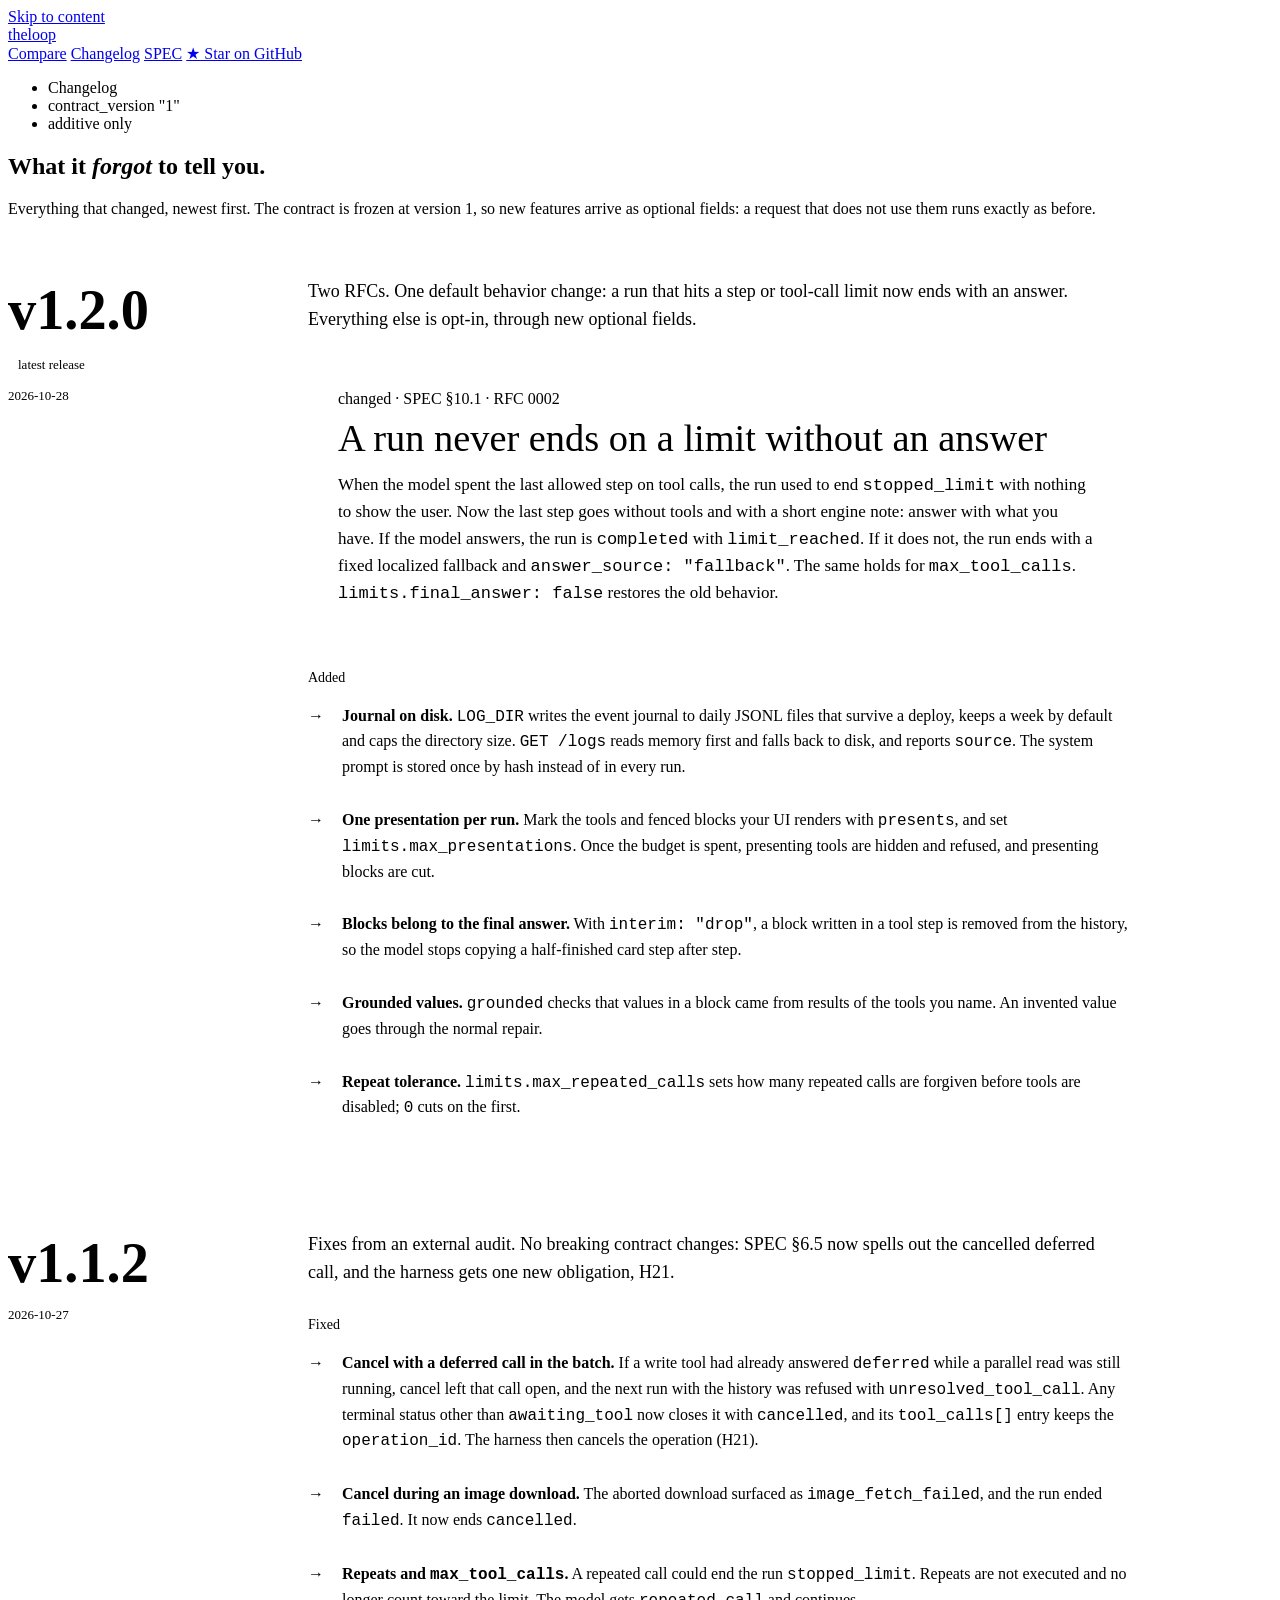
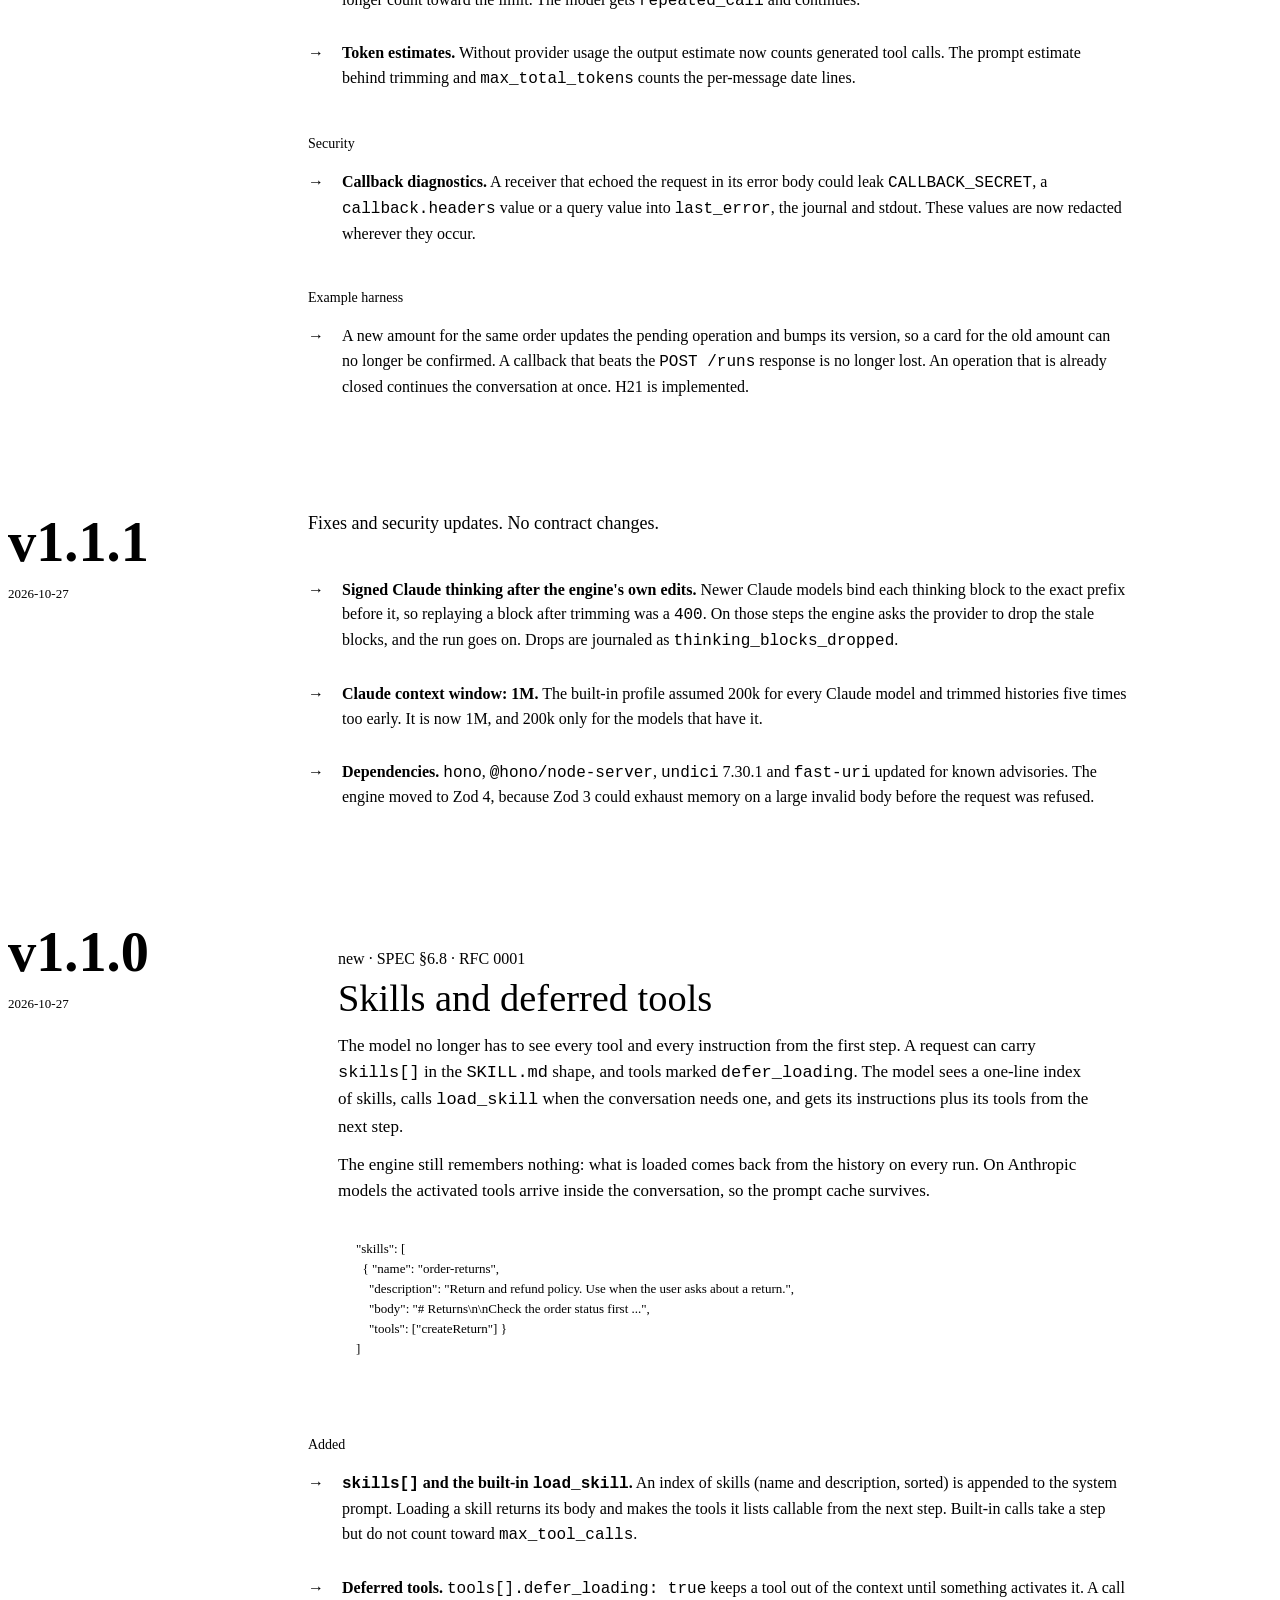
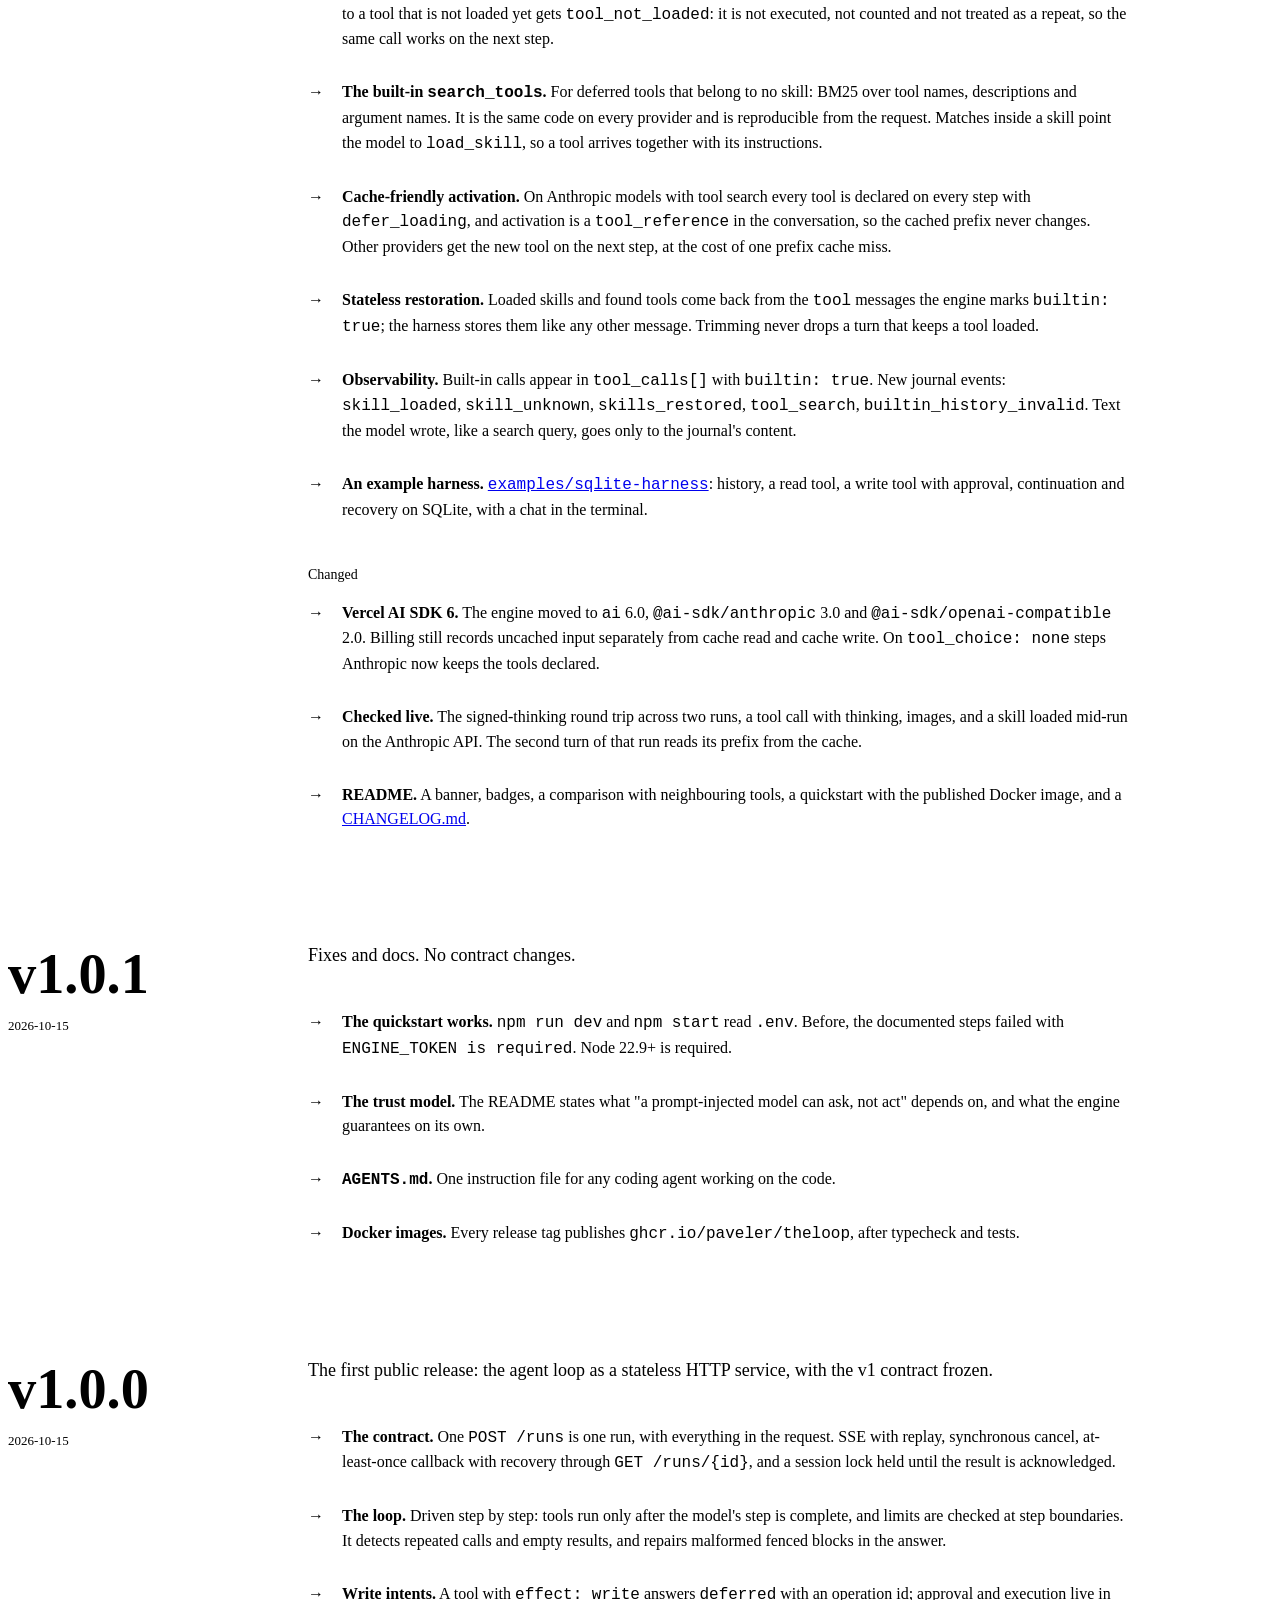
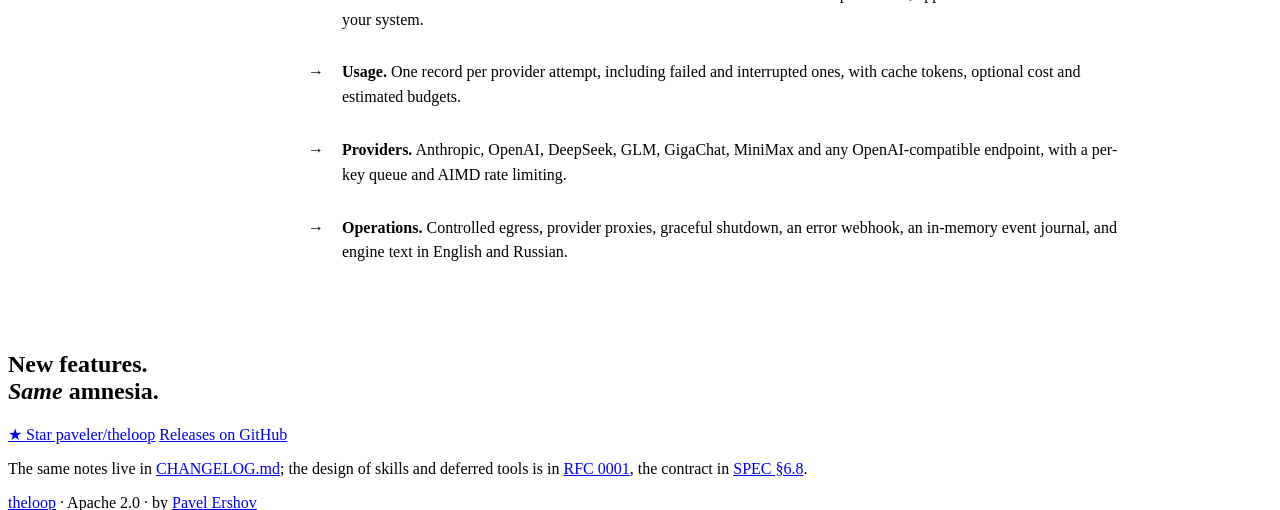
==== site/changelog/index.html @ 962fb87d "Чейнджлог v1.2.0: ответ на лимитах, журнал на диске, инварианты показа Co-Authored-By: Claude Opus 5" ====
<!doctype html>
<html lang="en">
<head>
<meta charset="utf-8">
<meta name="viewport" content="width=device-width, initial-scale=1">
<title>theloop changelog — v1.2.0: answers on limits, disk journal, presentation invariants</title>
<meta name="description" content="What changed in theloop, release by release: skills and deferred tools with load_skill and search_tools, Vercel AI SDK 6, the example harness, and the v1.0 contract.">
<link rel="canonical" href="https://theloopengine.com/changelog/">
<meta name="robots" content="index, follow, max-snippet:-1, max-image-preview:large">
<meta name="author" content="Pavel Ershov">
<meta name="theme-color" content="#f4f0e6">
<meta name="color-scheme" content="light">

<meta property="og:type" content="article">
<meta property="og:site_name" content="theloop">
<meta property="og:url" content="https://theloopengine.com/changelog/">
<meta property="og:title" content="theloop changelog">
<meta property="og:description" content="Skills and deferred tools, Vercel AI SDK 6, and every release since v1.0.">
<meta property="og:image" content="https://theloopengine.com/og.png">
<meta property="og:image:width" content="1200">
<meta property="og:image:height" content="630">
<meta name="twitter:card" content="summary_large_image">
<meta name="twitter:title" content="theloop changelog">
<meta name="twitter:description" content="Skills and deferred tools, Vercel AI SDK 6, and every release since v1.0.">
<meta name="twitter:image" content="https://theloopengine.com/og.png">

<link rel="icon" href="/favicon.ico" sizes="48x48">
<link rel="icon" href="/favicon.svg" type="image/svg+xml">
<link rel="apple-touch-icon" href="/apple-touch-icon.png">
<link rel="preload" href="/fonts/instrument-serif-400.woff2" as="font" type="font/woff2" crossorigin>
<link rel="preload" href="/fonts/instrument-serif-400-italic.woff2" as="font" type="font/woff2" crossorigin>
<link rel="preload" href="/fonts/ibm-plex-sans-var.woff2" as="font" type="font/woff2" crossorigin>
<link rel="stylesheet" href="/vs/vs.css">
<style>
  /* changelog entries: version rail on the left, notes on the right */
  .release{display:grid;grid-template-columns:260px 1fr;gap:40px;border-top:1px solid var(--ink);padding:44px 0 52px}
  .release:last-of-type{border-bottom:1px solid var(--ink)}
  .rail{display:flex;flex-direction:column;gap:12px;align-items:flex-start}
  .rail h2{font-size:clamp(40px,4.4vw,60px);margin:0}
  .rail time,.rail .tag{font-family:var(--mono);font-size:13px;color:var(--meta)}
  .rail .tag{border:1px solid var(--accent);color:var(--accent);border-radius:999px;padding:3px 10px;text-decoration:none}
  .rail a.tag:hover{background:var(--accent);color:#fff}
  .notes{max-width:820px;min-width:0}
  .notes > p{margin:0 0 26px;font-size:18px;line-height:1.55;color:var(--body2);text-wrap:pretty}
  .notes h3{font-family:var(--mono);font-weight:500;font-size:14px;margin:30px 0 4px;color:var(--ink)}
  .notes h3:first-child{margin-top:0}
  .notes ul{margin:0;padding:0;list-style:none}
  .notes li{display:grid;grid-template-columns:28px 1fr;gap:6px;padding:14px 0;border-top:1px solid var(--hair);font-size:16px;line-height:1.55;color:var(--body2)}
  .notes li::before{content:"→";color:var(--accent)}
  .notes li strong{color:var(--ink);font-weight:600}
  .notes code{white-space:normal}
  .featured{background:var(--ink);color:var(--paper);border-radius:14px;padding:30px 30px 32px;margin:0 0 30px;box-shadow:8px 8px 0 var(--accent)}
  .featured .who{color:var(--accent-dark)}
  .featured h3{font-family:var(--serif);font-weight:400;font-size:clamp(30px,3vw,40px);line-height:1.05;margin:10px 0 14px;color:var(--paper)}
  .featured p{margin:0;font-size:17px;line-height:1.55;color:var(--paper);text-wrap:pretty}
  .featured p + p{margin-top:12px}
  .featured code{background:var(--ink-line);color:var(--paper)}
  .featured a{color:var(--paper)}
  pre.req{margin:18px 0 0;background:var(--ink-line);border-radius:10px;padding:16px 18px;overflow-x:auto;font-family:var(--mono);font-size:13px;line-height:1.55;color:var(--paper)}
  pre.req .k{color:var(--accent-dark)}
  @media (max-width:860px){
    .release{grid-template-columns:1fr;gap:20px;padding:36px 0 40px}
    .rail{flex-direction:row;flex-wrap:wrap;align-items:baseline;gap:14px}
  }
  @media (max-width:640px){
    .featured{padding:24px 22px 26px}
  }
</style>

<script type="application/ld+json">
{
  "@context": "https://schema.org",
  "@graph": [
    {
      "@type": "WebPage",
      "@id": "https://theloopengine.com/changelog/#webpage",
      "url": "https://theloopengine.com/changelog/",
      "name": "theloop changelog",
      "description": "What changed in theloop, release by release: skills and deferred tools with load_skill and search_tools, Vercel AI SDK 6, the example harness, and the v1.0 contract.",
      "inLanguage": "en",
      "isPartOf": {
        "@id": "https://theloopengine.com/#website"
      },
      "about": {
        "@id": "https://theloopengine.com/#software"
      },
      "datePublished": "2026-10-27",
      "dateModified": "2026-10-27"
    },
    {
      "@type": "BreadcrumbList",
      "itemListElement": [
        {
          "@type": "ListItem",
          "position": 1,
          "name": "theloop",
          "item": "https://theloopengine.com/"
        },
        {
          "@type": "ListItem",
          "position": 2,
          "name": "Changelog",
          "item": "https://theloopengine.com/changelog/"
        }
      ]
    }
  ]
}
</script>
</head>
<body>
<a class="skip" href="#main">Skip to content</a>

<header class="site-header">
  <div class="wrap">
    <a href="/" class="logo" aria-label="theloop home">
      <span class="ring" aria-hidden="true"></span>
      <span class="wordmark">theloop</span>
    </a>
    <nav class="nav" aria-label="Primary">
      <a href="/vs/">Compare</a>
      <a href="/changelog/" aria-current="page">Changelog</a>
      <a class="opt" href="https://github.com/paveler/theloop/blob/main/SPEC.md">SPEC</a>
      <a class="pill" href="https://github.com/paveler/theloop">★ Star on GitHub</a>
    </nav>
  </div>
</header>

<main id="main">

<section class="wrap hero" aria-labelledby="hero-title">
  <ul class="badges" aria-label="Page facts">
    <li>Changelog</li>
    <li>contract_version "1"</li>
    <li>additive only</li>
  </ul>
  <h1 id="hero-title">What it <em>forgot</em> to tell you.</h1>
  <p class="lead">Everything that changed, newest first. The contract is frozen at version 1, so new features arrive as optional fields: a request that does not use them runs exactly as before.</p>
</section>

<section class="wrap" aria-label="Releases">

  <article class="release" id="v1.2.0" aria-labelledby="v120-title">
    <div class="rail">
      <h2 id="v120-title">v1.2.0</h2>
      <a class="tag" href="https://github.com/paveler/theloop/releases/tag/v1.2.0">latest release</a>
      <time datetime="2026-10-28">2026-10-28</time>
    </div>
    <div class="notes">
      <p>Two RFCs. One default behavior change: a run that hits a step or tool-call limit now ends with an answer. Everything else is opt-in, through new optional fields.</p>
      <div class="featured">
        <span class="who">changed · SPEC §10.1 · RFC 0002</span>
        <h3>A run never ends on a limit without an answer</h3>
        <p>When the model spent the last allowed step on tool calls, the run used to end <code>stopped_limit</code> with nothing to show the user. Now the last step goes without tools and with a short engine note: answer with what you have. If the model answers, the run is <code>completed</code> with <code>limit_reached</code>. If it does not, the run ends with a fixed localized fallback and <code>answer_source: "fallback"</code>. The same holds for <code>max_tool_calls</code>. <code>limits.final_answer: false</code> restores the old behavior.</p>
      </div>
      <h3>Added</h3>
      <ul>
        <li><span><strong>Journal on disk.</strong> <code>LOG_DIR</code> writes the event journal to daily JSONL files that survive a deploy, keeps a week by default and caps the directory size. <code>GET /logs</code> reads memory first and falls back to disk, and reports <code>source</code>. The system prompt is stored once by hash instead of in every run.</span></li>
        <li><span><strong>One presentation per run.</strong> Mark the tools and fenced blocks your UI renders with <code>presents</code>, and set <code>limits.max_presentations</code>. Once the budget is spent, presenting tools are hidden and refused, and presenting blocks are cut.</span></li>
        <li><span><strong>Blocks belong to the final answer.</strong> With <code>interim: "drop"</code>, a block written in a tool step is removed from the history, so the model stops copying a half-finished card step after step.</span></li>
        <li><span><strong>Grounded values.</strong> <code>grounded</code> checks that values in a block came from results of the tools you name. An invented value goes through the normal repair.</span></li>
        <li><span><strong>Repeat tolerance.</strong> <code>limits.max_repeated_calls</code> sets how many repeated calls are forgiven before tools are disabled; <code>0</code> cuts on the first.</span></li>
      </ul>
    </div>
  </article>

  <article class="release" id="v1.1.2" aria-labelledby="v112-title">
    <div class="rail">
      <h2 id="v112-title">v1.1.2</h2>
      <time datetime="2026-10-27">2026-10-27</time>
    </div>
    <div class="notes">
      <p>Fixes from an external audit. No breaking contract changes: SPEC §6.5 now spells out the cancelled deferred call, and the harness gets one new obligation, H21.</p>
      <h3>Fixed</h3>
      <ul>
        <li><span><strong>Cancel with a deferred call in the batch.</strong> If a write tool had already answered <code>deferred</code> while a parallel read was still running, cancel left that call open, and the next run with the history was refused with <code>unresolved_tool_call</code>. Any terminal status other than <code>awaiting_tool</code> now closes it with <code>cancelled</code>, and its <code>tool_calls[]</code> entry keeps the <code>operation_id</code>. The harness then cancels the operation (H21).</span></li>
        <li><span><strong>Cancel during an image download.</strong> The aborted download surfaced as <code>image_fetch_failed</code>, and the run ended <code>failed</code>. It now ends <code>cancelled</code>.</span></li>
        <li><span><strong>Repeats and <code>max_tool_calls</code>.</strong> A repeated call could end the run <code>stopped_limit</code>. Repeats are not executed and no longer count toward the limit. The model gets <code>repeated_call</code> and continues.</span></li>
        <li><span><strong>Token estimates.</strong> Without provider usage the output estimate now counts generated tool calls. The prompt estimate behind trimming and <code>max_total_tokens</code> counts the per-message date lines.</span></li>
      </ul>
      <h3>Security</h3>
      <ul>
        <li><span><strong>Callback diagnostics.</strong> A receiver that echoed the request in its error body could leak <code>CALLBACK_SECRET</code>, a <code>callback.headers</code> value or a query value into <code>last_error</code>, the journal and stdout. These values are now redacted wherever they occur.</span></li>
      </ul>
      <h3>Example harness</h3>
      <ul>
        <li><span>A new amount for the same order updates the pending operation and bumps its version, so a card for the old amount can no longer be confirmed. A callback that beats the <code>POST /runs</code> response is no longer lost. An operation that is already closed continues the conversation at once. H21 is implemented.</span></li>
      </ul>
    </div>
  </article>

  <article class="release" id="v1.1.1" aria-labelledby="v111-title">
    <div class="rail">
      <h2 id="v111-title">v1.1.1</h2>
      <time datetime="2026-10-27">2026-10-27</time>
    </div>
    <div class="notes">
      <p>Fixes and security updates. No contract changes.</p>
      <ul>
        <li><span><strong>Signed Claude thinking after the engine's own edits.</strong> Newer Claude models bind each thinking block to the exact prefix before it, so replaying a block after trimming was a <code>400</code>. On those steps the engine asks the provider to drop the stale blocks, and the run goes on. Drops are journaled as <code>thinking_blocks_dropped</code>.</span></li>
        <li><span><strong>Claude context window: 1M.</strong> The built-in profile assumed 200k for every Claude model and trimmed histories five times too early. It is now 1M, and 200k only for the models that have it.</span></li>
        <li><span><strong>Dependencies.</strong> <code>hono</code>, <code>@hono/node-server</code>, <code>undici</code> 7.30.1 and <code>fast-uri</code> updated for known advisories. The engine moved to Zod 4, because Zod 3 could exhaust memory on a large invalid body before the request was refused.</span></li>
      </ul>
    </div>
  </article>

  <article class="release" id="v1.1.0" aria-labelledby="v110-title">
    <div class="rail">
      <h2 id="v110-title">v1.1.0</h2>
      <time datetime="2026-10-27">2026-10-27</time>
    </div>
    <div class="notes">
      <div class="featured">
        <span class="who">new · SPEC §6.8 · RFC 0001</span>
        <h3>Skills and deferred tools</h3>
        <p>The model no longer has to see every tool and every instruction from the first step. A request can carry <code>skills[]</code> in the <code>SKILL.md</code> shape, and tools marked <code>defer_loading</code>. The model sees a one-line index of skills, calls <code>load_skill</code> when the conversation needs one, and gets its instructions plus its tools from the next step.</p>
        <p>The engine still remembers nothing: what is loaded comes back from the history on every run. On Anthropic models the activated tools arrive inside the conversation, so the prompt cache survives.</p>
<pre class="req"><span class="k">"skills"</span>: [
  { <span class="k">"name"</span>: "order-returns",
    <span class="k">"description"</span>: "Return and refund policy. Use when the user asks about a return.",
    <span class="k">"body"</span>: "# Returns\n\nCheck the order status first ...",
    <span class="k">"tools"</span>: ["createReturn"] }
]</pre>
      </div>

      <h3>Added</h3>
      <ul>
        <li><span><strong><code>skills[]</code> and the built-in <code>load_skill</code>.</strong> An index of skills (name and description, sorted) is appended to the system prompt. Loading a skill returns its body and makes the tools it lists callable from the next step. Built-in calls take a step but do not count toward <code>max_tool_calls</code>.</span></li>
        <li><span><strong>Deferred tools.</strong> <code>tools[].defer_loading: true</code> keeps a tool out of the context until something activates it. A call to a tool that is not loaded yet gets <code>tool_not_loaded</code>: it is not executed, not counted and not treated as a repeat, so the same call works on the next step.</span></li>
        <li><span><strong>The built-in <code>search_tools</code>.</strong> For deferred tools that belong to no skill: BM25 over tool names, descriptions and argument names. It is the same code on every provider and is reproducible from the request. Matches inside a skill point the model to <code>load_skill</code>, so a tool arrives together with its instructions.</span></li>
        <li><span><strong>Cache-friendly activation.</strong> On Anthropic models with tool search every tool is declared on every step with <code>defer_loading</code>, and activation is a <code>tool_reference</code> in the conversation, so the cached prefix never changes. Other providers get the new tool on the next step, at the cost of one prefix cache miss.</span></li>
        <li><span><strong>Stateless restoration.</strong> Loaded skills and found tools come back from the <code>tool</code> messages the engine marks <code>builtin: true</code>; the harness stores them like any other message. Trimming never drops a turn that keeps a tool loaded.</span></li>
        <li><span><strong>Observability.</strong> Built-in calls appear in <code>tool_calls[]</code> with <code>builtin: true</code>. New journal events: <code>skill_loaded</code>, <code>skill_unknown</code>, <code>skills_restored</code>, <code>tool_search</code>, <code>builtin_history_invalid</code>. Text the model wrote, like a search query, goes only to the journal's content.</span></li>
        <li><span><strong>An example harness.</strong> <a href="https://github.com/paveler/theloop/tree/main/examples/sqlite-harness"><code>examples/sqlite-harness</code></a>: history, a read tool, a write tool with approval, continuation and recovery on SQLite, with a chat in the terminal.</span></li>
      </ul>

      <h3>Changed</h3>
      <ul>
        <li><span><strong>Vercel AI SDK 6.</strong> The engine moved to <code>ai</code> 6.0, <code>@ai-sdk/anthropic</code> 3.0 and <code>@ai-sdk/openai-compatible</code> 2.0. Billing still records uncached input separately from cache read and cache write. On <code>tool_choice: none</code> steps Anthropic now keeps the tools declared.</span></li>
        <li><span><strong>Checked live.</strong> The signed-thinking round trip across two runs, a tool call with thinking, images, and a skill loaded mid-run on the Anthropic API. The second turn of that run reads its prefix from the cache.</span></li>
        <li><span><strong>README.</strong> A banner, badges, a comparison with neighbouring tools, a quickstart with the published Docker image, and a <a href="https://github.com/paveler/theloop/blob/main/CHANGELOG.md">CHANGELOG.md</a>.</span></li>
      </ul>
    </div>
  </article>

  <article class="release" id="v1.0.1" aria-labelledby="v101-title">
    <div class="rail">
      <h2 id="v101-title">v1.0.1</h2>
      <time datetime="2026-10-15">2026-10-15</time>
    </div>
    <div class="notes">
      <p>Fixes and docs. No contract changes.</p>
      <ul>
        <li><span><strong>The quickstart works.</strong> <code>npm run dev</code> and <code>npm start</code> read <code>.env</code>. Before, the documented steps failed with <code>ENGINE_TOKEN is required</code>. Node 22.9+ is required.</span></li>
        <li><span><strong>The trust model.</strong> The README states what "a prompt-injected model can ask, not act" depends on, and what the engine guarantees on its own.</span></li>
        <li><span><strong><code>AGENTS.md</code>.</strong> One instruction file for any coding agent working on the code.</span></li>
        <li><span><strong>Docker images.</strong> Every release tag publishes <code>ghcr.io/paveler/theloop</code>, after typecheck and tests.</span></li>
      </ul>
    </div>
  </article>

  <article class="release" id="v1.0.0" aria-labelledby="v100-title">
    <div class="rail">
      <h2 id="v100-title">v1.0.0</h2>
      <time datetime="2026-10-15">2026-10-15</time>
    </div>
    <div class="notes">
      <p>The first public release: the agent loop as a stateless HTTP service, with the v1 contract frozen.</p>
      <ul>
        <li><span><strong>The contract.</strong> One <code>POST /runs</code> is one run, with everything in the request. SSE with replay, synchronous cancel, at-least-once callback with recovery through <code>GET /runs/{id}</code>, and a session lock held until the result is acknowledged.</span></li>
        <li><span><strong>The loop.</strong> Driven step by step: tools run only after the model's step is complete, and limits are checked at step boundaries. It detects repeated calls and empty results, and repairs malformed fenced blocks in the answer.</span></li>
        <li><span><strong>Write intents.</strong> A tool with <code>effect: write</code> answers <code>deferred</code> with an operation id; approval and execution live in your system.</span></li>
        <li><span><strong>Usage.</strong> One record per provider attempt, including failed and interrupted ones, with cache tokens, optional cost and estimated budgets.</span></li>
        <li><span><strong>Providers.</strong> Anthropic, OpenAI, DeepSeek, GLM, GigaChat, MiniMax and any OpenAI-compatible endpoint, with a per-key queue and AIMD rate limiting.</span></li>
        <li><span><strong>Operations.</strong> Controlled egress, provider proxies, graceful shutdown, an error webhook, an in-memory event journal, and engine text in English and Russian.</span></li>
      </ul>
    </div>
  </article>

</section>

</main>

<footer class="site-footer">
  <div class="wrap">
    <h2>New features.<br><em>Same</em> amnesia.</h2>
    <div class="ctas">
      <a class="btn btn-accent" href="https://github.com/paveler/theloop">★ Star paveler/theloop</a>
      <a class="btn btn-outline" href="https://github.com/paveler/theloop/releases">Releases on GitHub</a>
    </div>
    <div class="sources">
      <p>The same notes live in <a href="https://github.com/paveler/theloop/blob/main/CHANGELOG.md">CHANGELOG.md</a>; the design of skills and deferred tools is in <a href="https://github.com/paveler/theloop/blob/main/docs/rfcs/0001-skills-and-deferred-tools.md">RFC 0001</a>, the contract in <a href="https://github.com/paveler/theloop/blob/main/SPEC.md">SPEC §6.8</a>.</p>
    </div>
    <div class="meta">
      <p><a href="/">theloop</a> · Apache 2.0 · by <a href="https://github.com/paveler" rel="author">Pavel Ershov</a></p>
      <nav aria-label="Documents">
        <a href="https://github.com/paveler/theloop/blob/main/SPEC.md">SPEC.md</a>
        <a href="https://github.com/paveler/theloop/blob/main/ROADMAP.md">ROADMAP.md</a>
        <a href="/vs/">Compare</a>
        <a href="/llms.txt">llms.txt</a>
      </nav>
    </div>
  </div>
</footer>
</body>
</html>
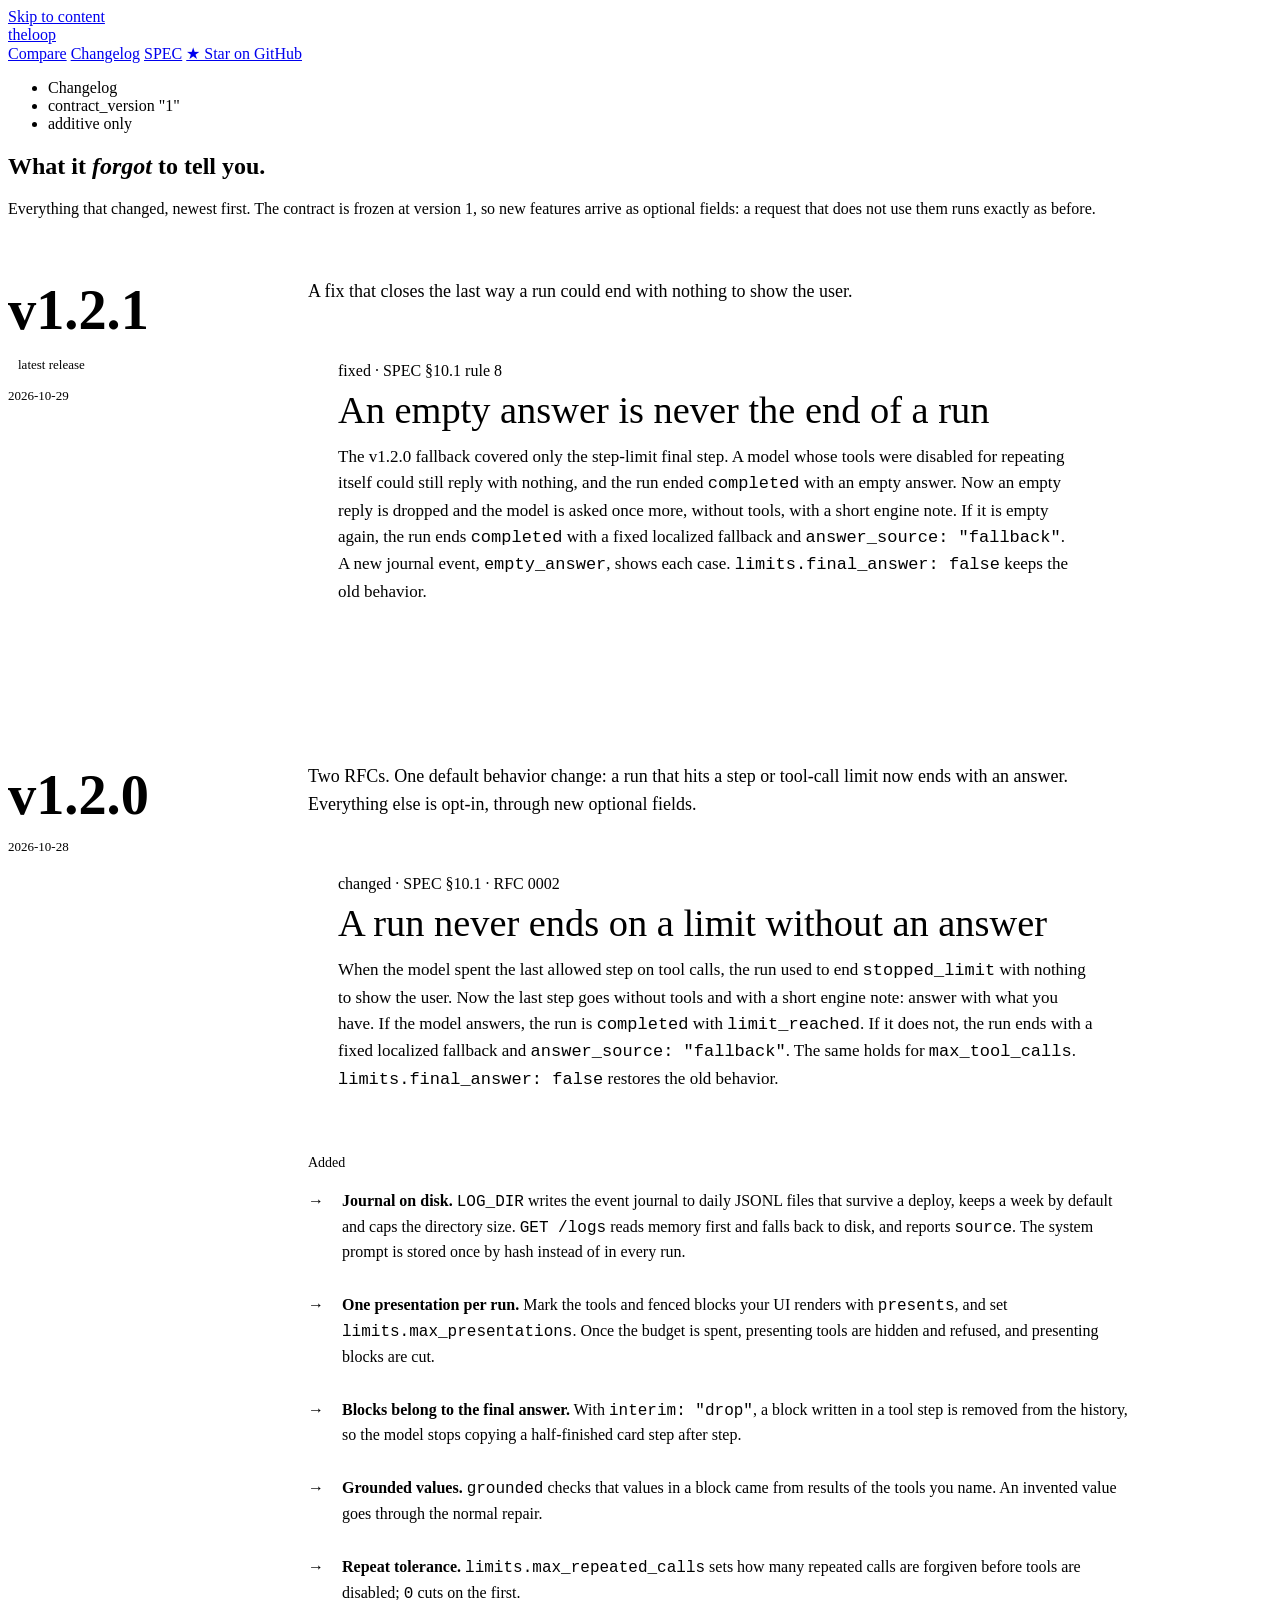
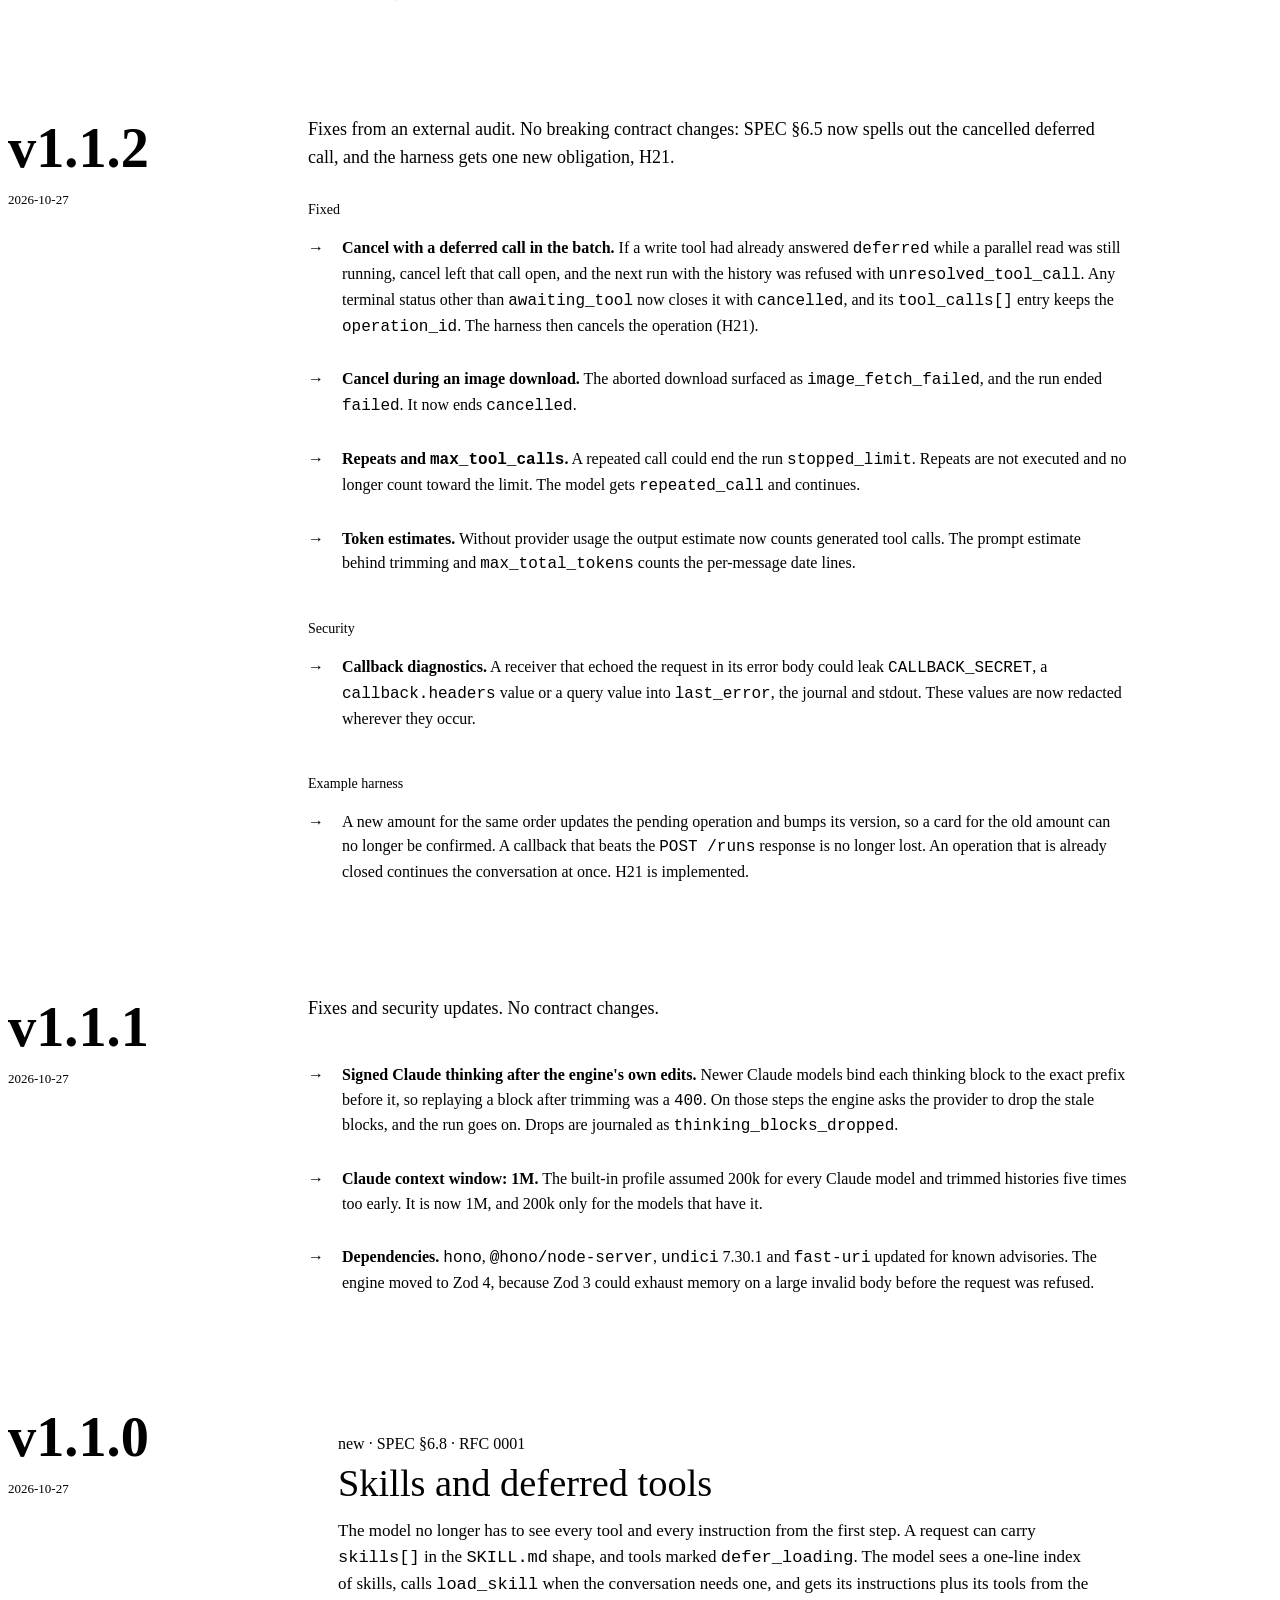
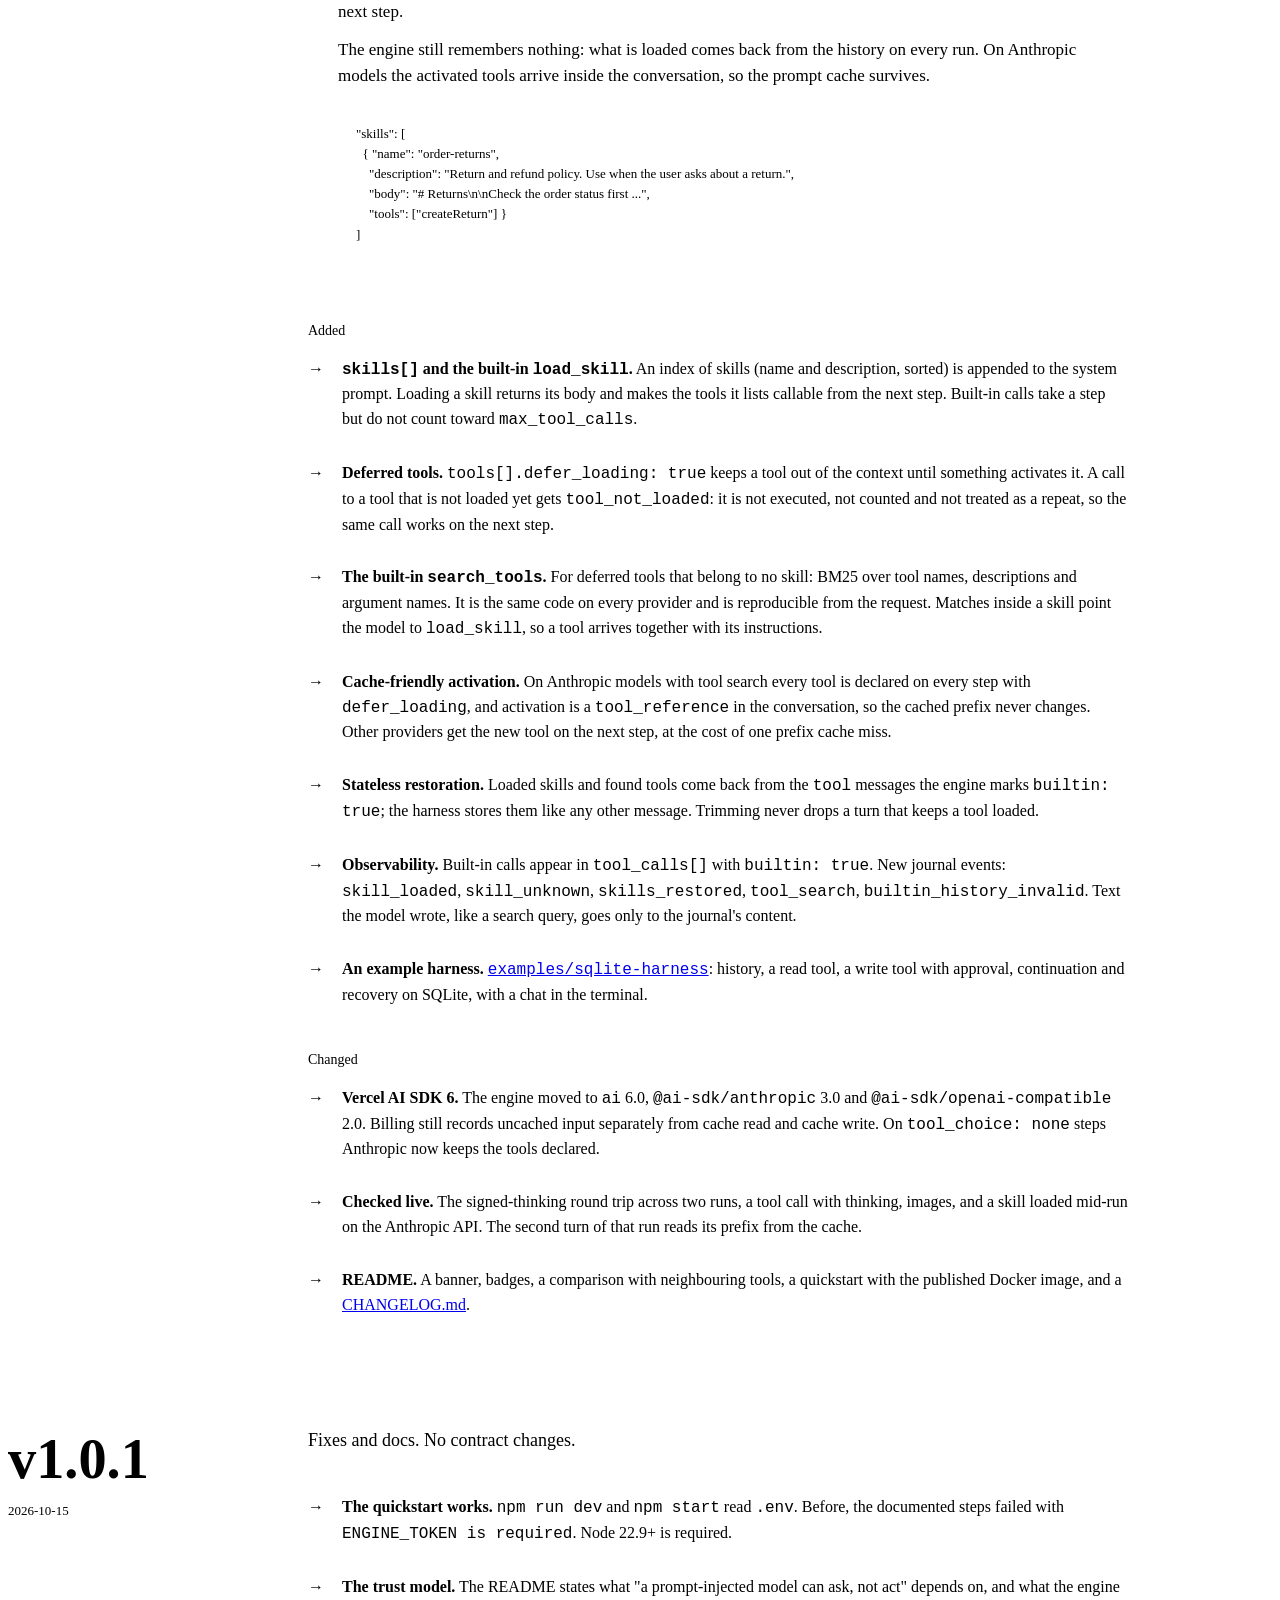
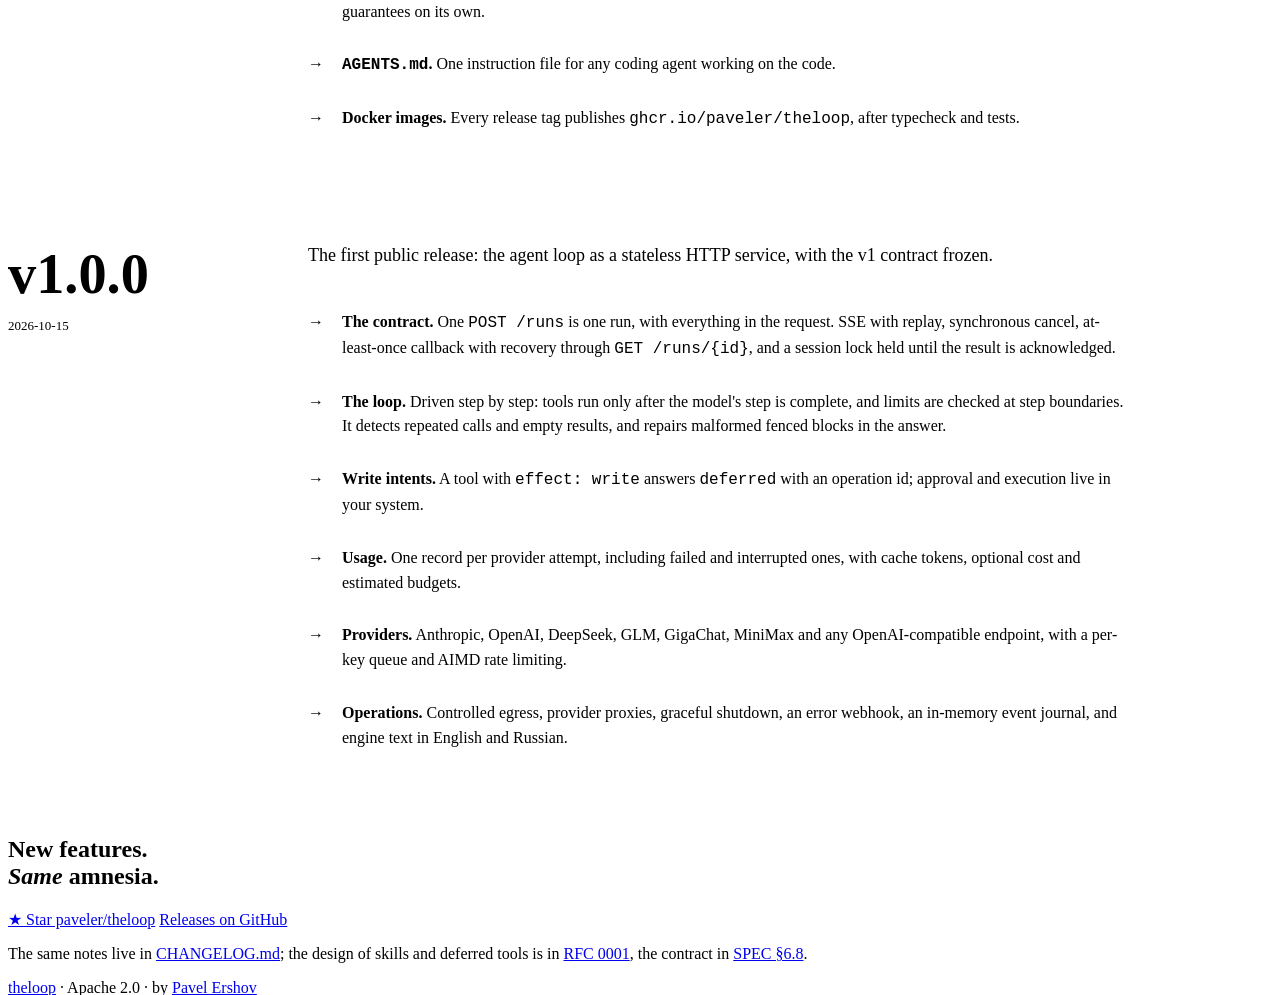
==== commit 3d64817a: "Чейнджлог v1.2.1: пустой ответ больше не завершает run молча Версия в JSON-LD и llms.txt, lastmod в " ====
--- a/site/changelog/index.html
+++ b/site/changelog/index.html
@@ -3,7 +3,7 @@
 <head>
 <meta charset="utf-8">
 <meta name="viewport" content="width=device-width, initial-scale=1">
-<title>theloop changelog — v1.2.0: answers on limits, disk journal, presentation invariants</title>
+<title>theloop changelog — v1.2.1: no silent empty answers</title>
 <meta name="description" content="What changed in theloop, release by release: skills and deferred tools with load_skill and search_tools, Vercel AI SDK 6, the example harness, and the v1.0 contract.">
 <link rel="canonical" href="https://theloopengine.com/changelog/">
 <meta name="robots" content="index, follow, max-snippet:-1, max-image-preview:large">
@@ -140,10 +140,25 @@
 
 <section class="wrap" aria-label="Releases">
 
+  <article class="release" id="v1.2.1" aria-labelledby="v121-title">
+    <div class="rail">
+      <h2 id="v121-title">v1.2.1</h2>
+      <a class="tag" href="https://github.com/paveler/theloop/releases/tag/v1.2.1">latest release</a>
+      <time datetime="2026-10-29">2026-10-29</time>
+    </div>
+    <div class="notes">
+      <p>A fix that closes the last way a run could end with nothing to show the user.</p>
+      <div class="featured">
+        <span class="who">fixed · SPEC §10.1 rule 8</span>
+        <h3>An empty answer is never the end of a run</h3>
+        <p>The v1.2.0 fallback covered only the step-limit final step. A model whose tools were disabled for repeating itself could still reply with nothing, and the run ended <code>completed</code> with an empty answer. Now an empty reply is dropped and the model is asked once more, without tools, with a short engine note. If it is empty again, the run ends <code>completed</code> with a fixed localized fallback and <code>answer_source: "fallback"</code>. A new journal event, <code>empty_answer</code>, shows each case. <code>limits.final_answer: false</code> keeps the old behavior.</p>
+      </div>
+    </div>
+  </article>
+
   <article class="release" id="v1.2.0" aria-labelledby="v120-title">
     <div class="rail">
       <h2 id="v120-title">v1.2.0</h2>
-      <a class="tag" href="https://github.com/paveler/theloop/releases/tag/v1.2.0">latest release</a>
       <time datetime="2026-10-28">2026-10-28</time>
     </div>
     <div class="notes">
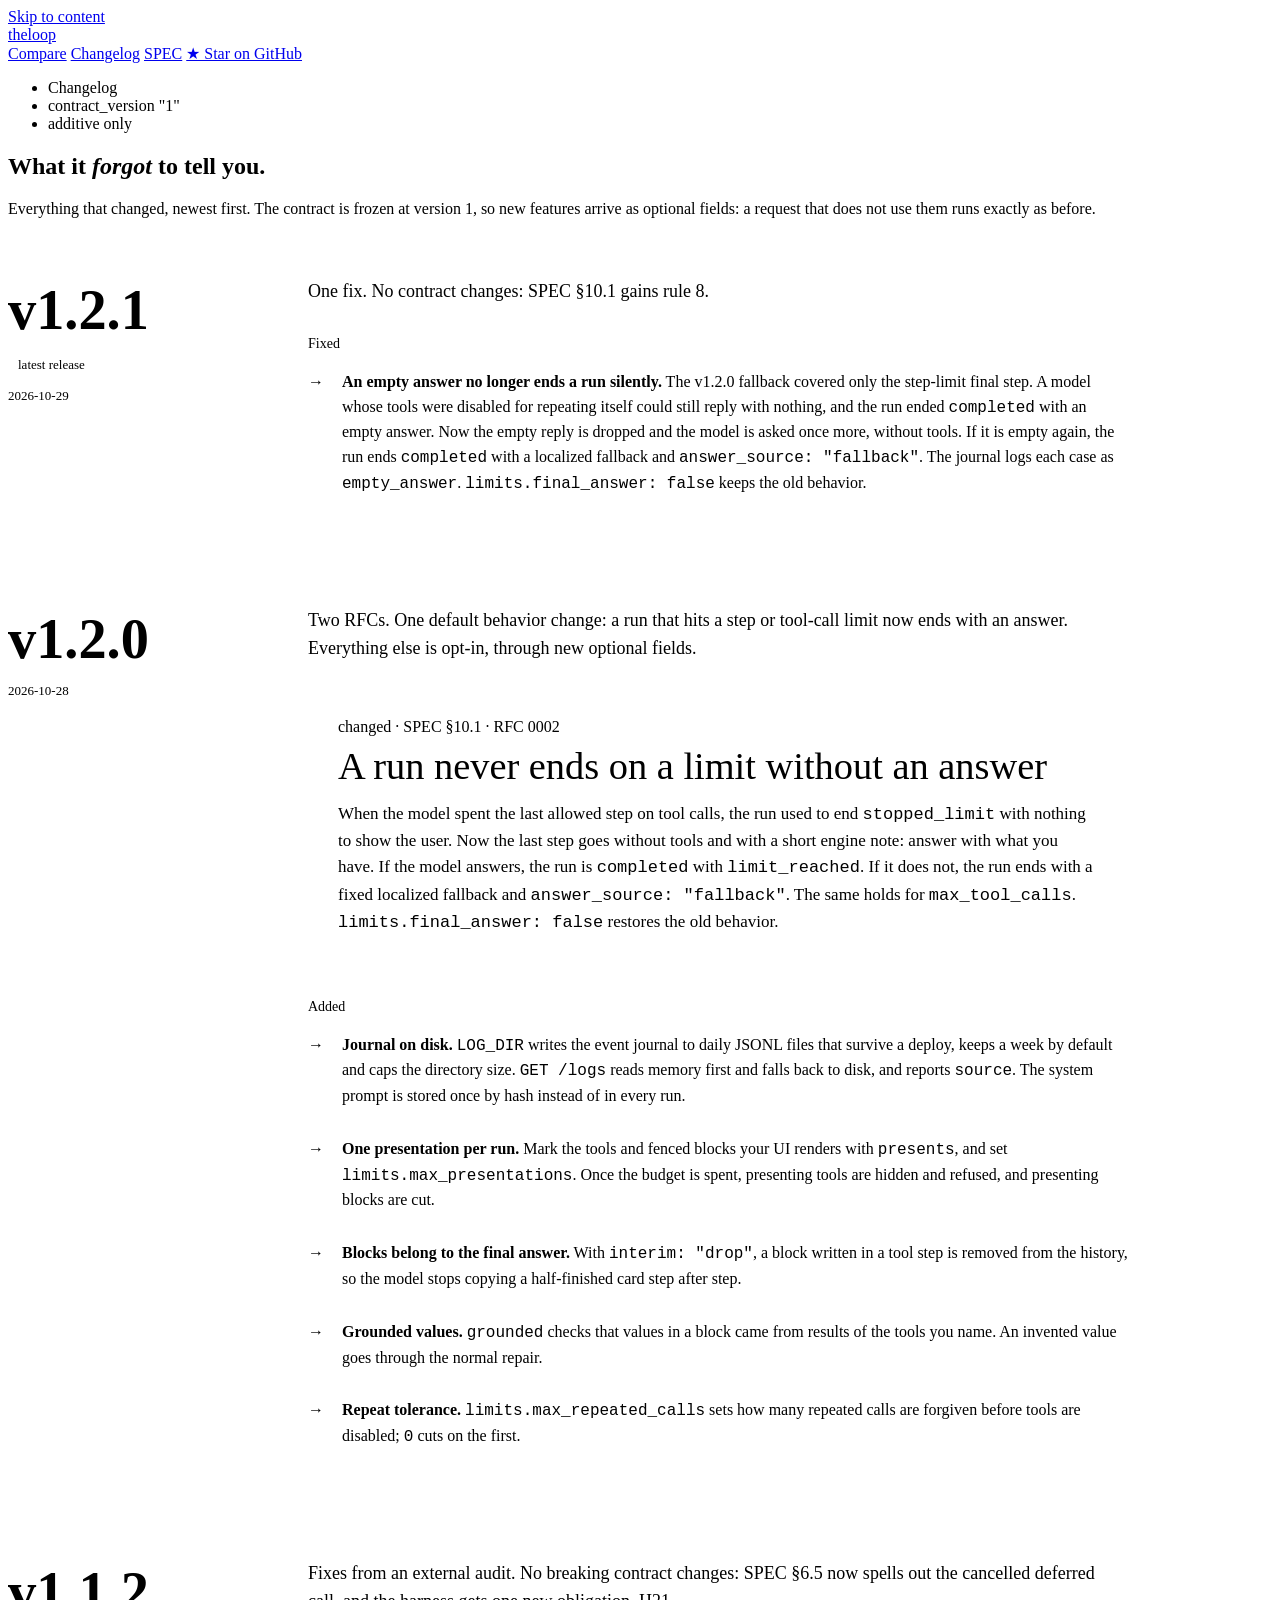
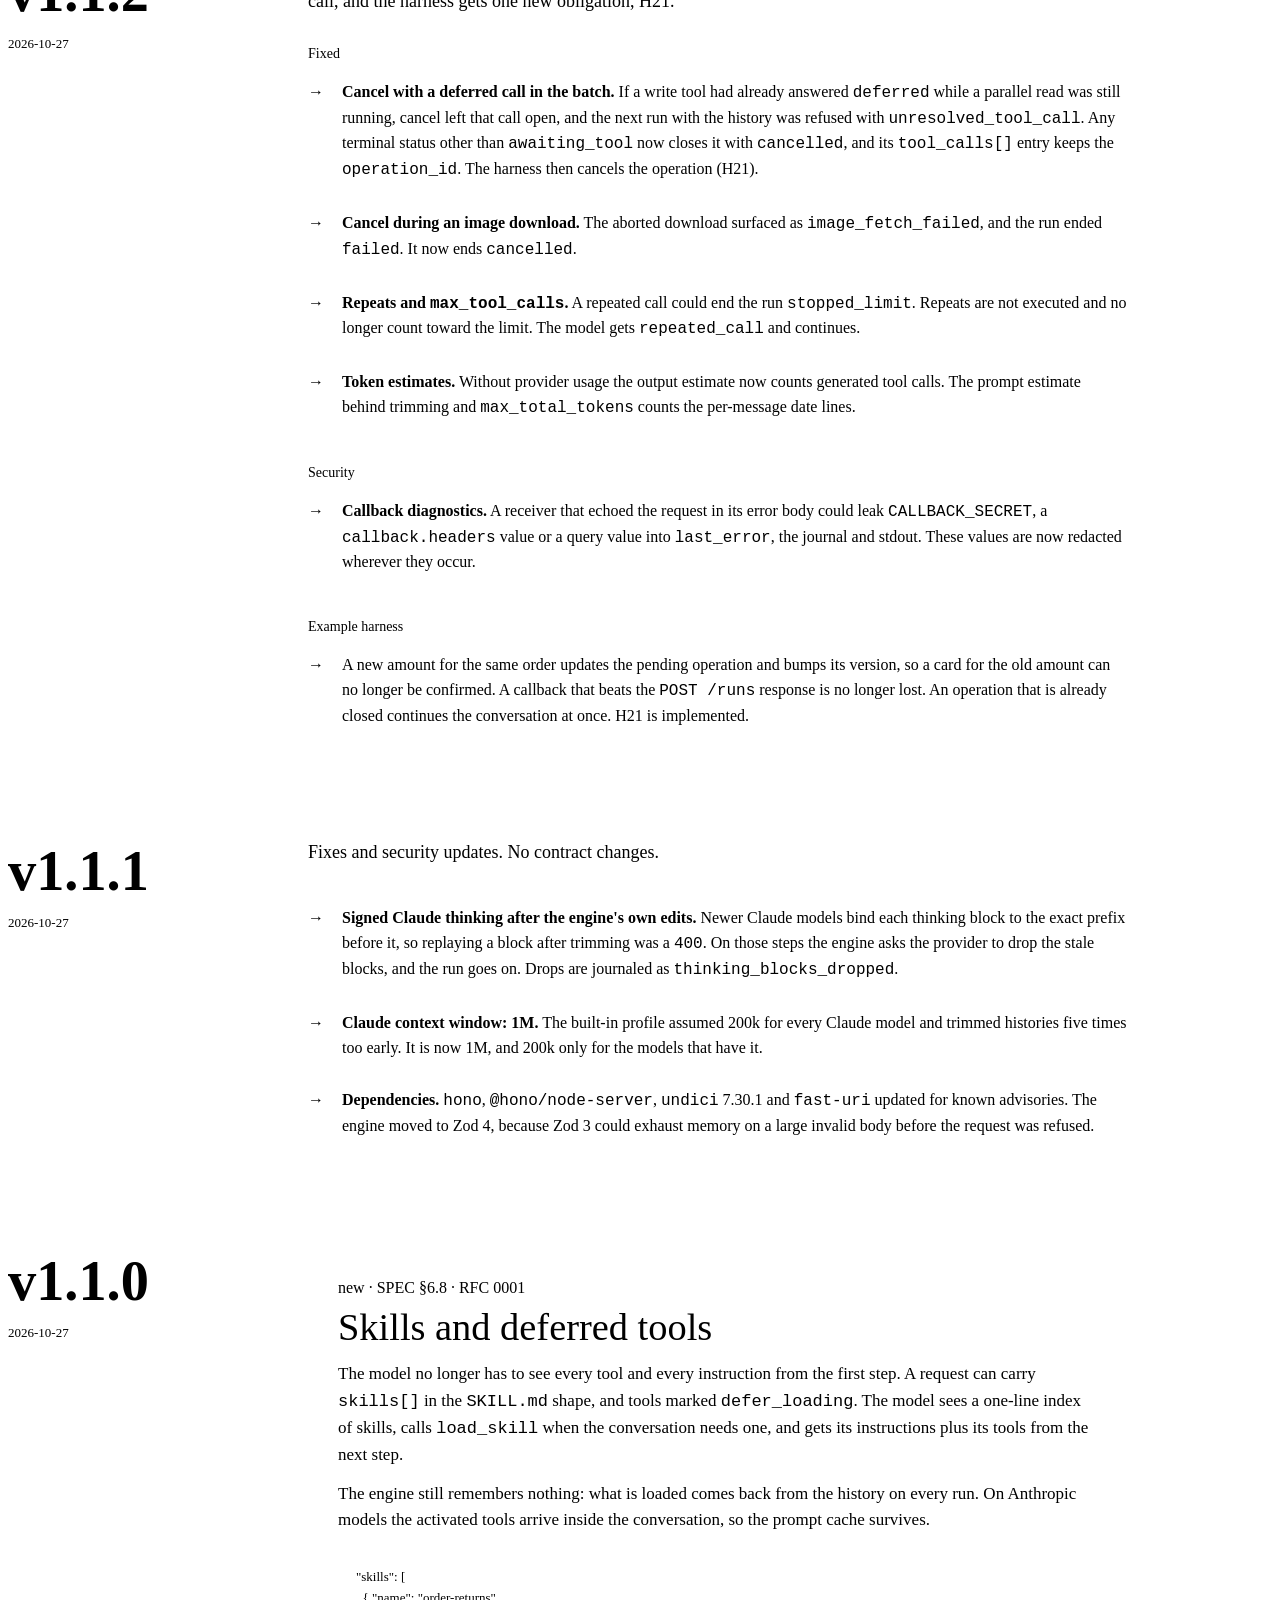
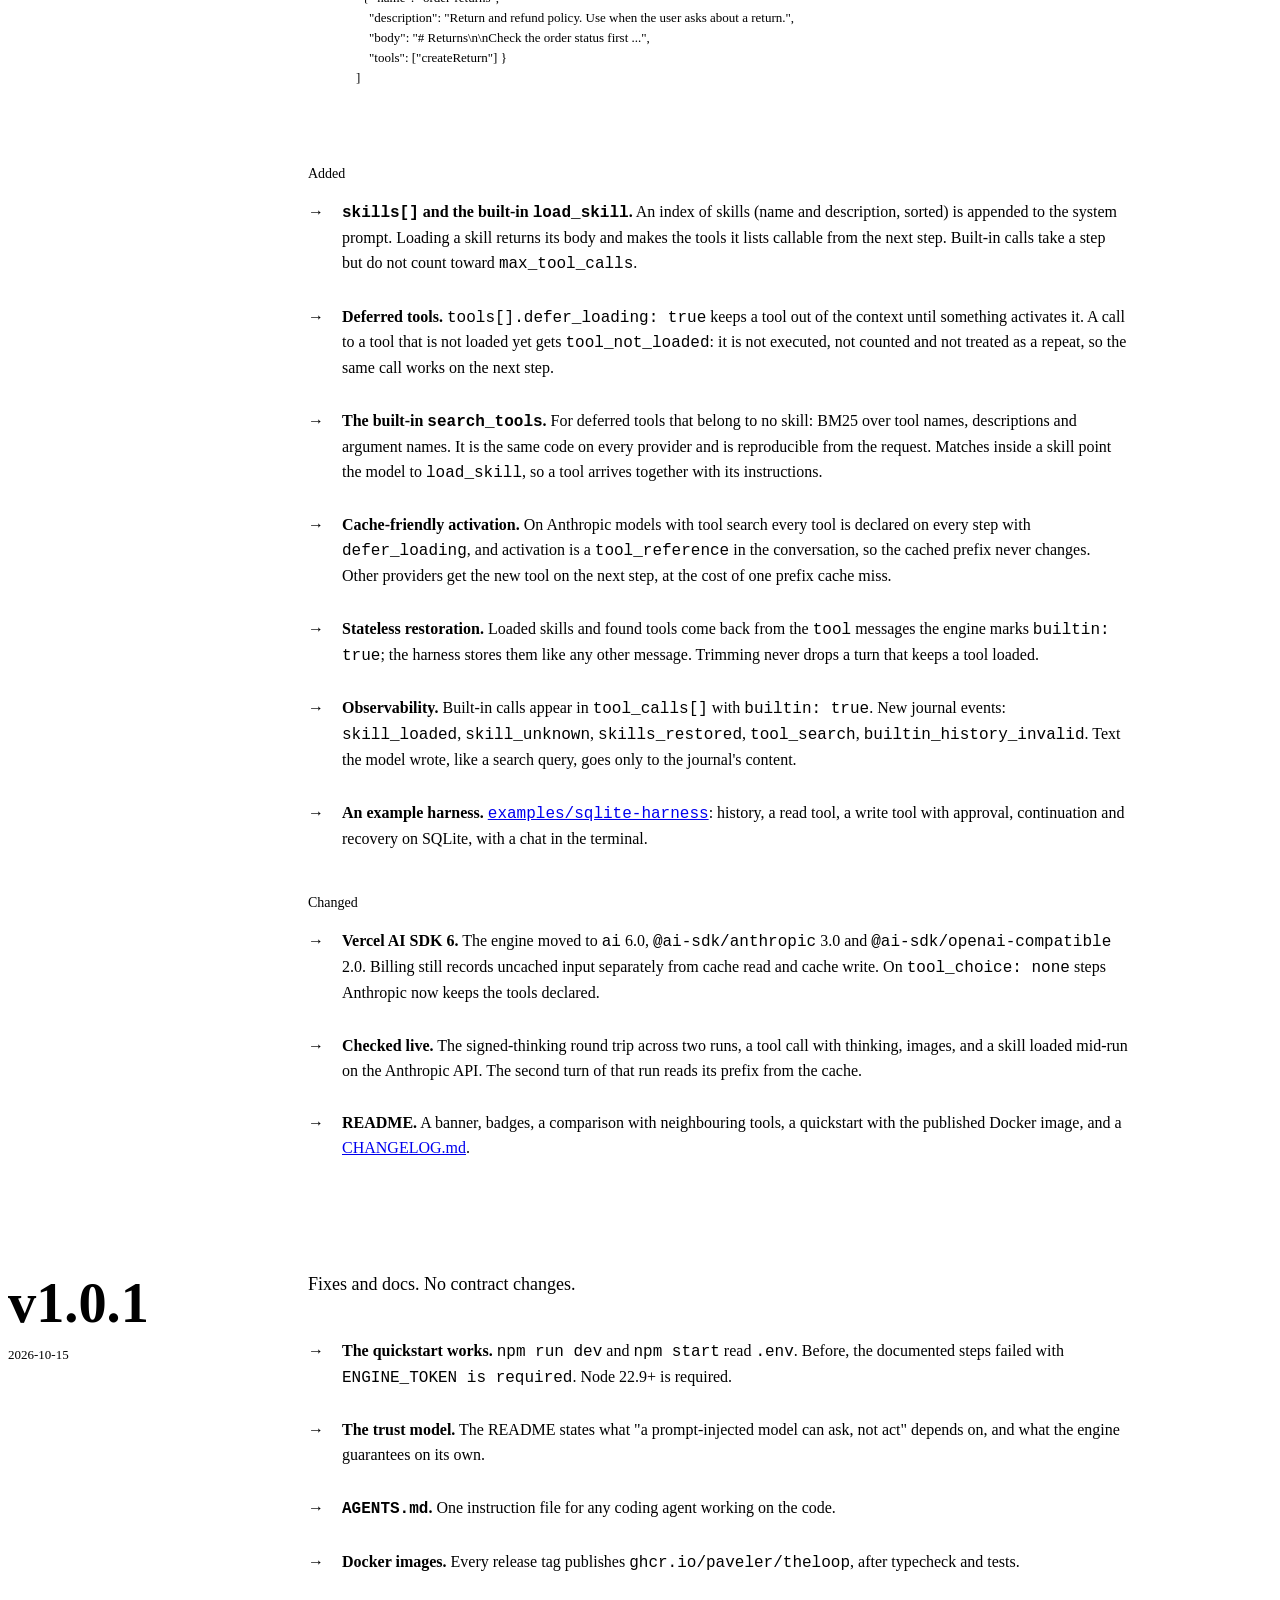
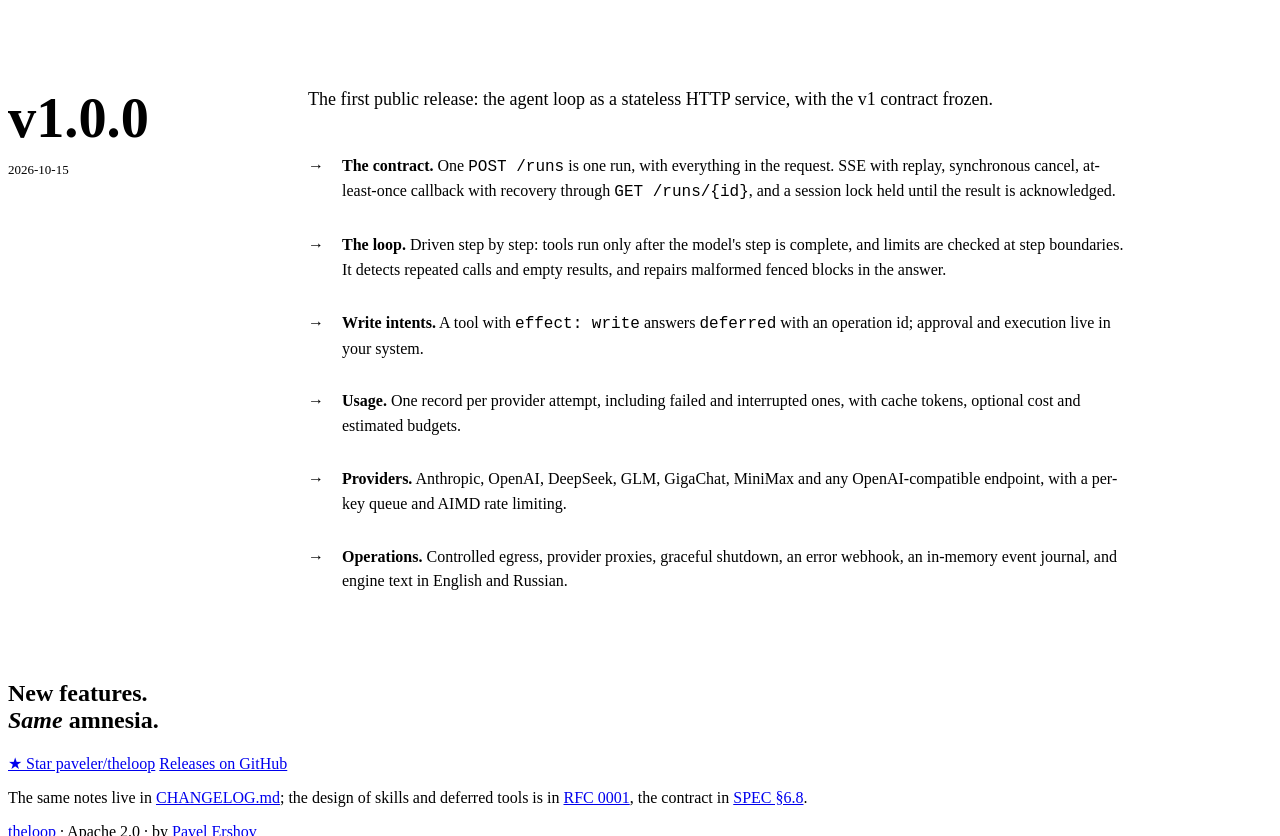
==== commit 05a6568e: "Чейнджлог v1.2.1: без большой плашки — патч оформлен списком, как v1.1.x Co-Authored-By: Claude Opus" ====
--- a/site/changelog/index.html
+++ b/site/changelog/index.html
@@ -147,12 +147,11 @@
       <time datetime="2026-10-29">2026-10-29</time>
     </div>
     <div class="notes">
-      <p>A fix that closes the last way a run could end with nothing to show the user.</p>
-      <div class="featured">
-        <span class="who">fixed · SPEC §10.1 rule 8</span>
-        <h3>An empty answer is never the end of a run</h3>
-        <p>The v1.2.0 fallback covered only the step-limit final step. A model whose tools were disabled for repeating itself could still reply with nothing, and the run ended <code>completed</code> with an empty answer. Now an empty reply is dropped and the model is asked once more, without tools, with a short engine note. If it is empty again, the run ends <code>completed</code> with a fixed localized fallback and <code>answer_source: "fallback"</code>. A new journal event, <code>empty_answer</code>, shows each case. <code>limits.final_answer: false</code> keeps the old behavior.</p>
-      </div>
+      <p>One fix. No contract changes: SPEC §10.1 gains rule 8.</p>
+      <h3>Fixed</h3>
+      <ul>
+        <li><span><strong>An empty answer no longer ends a run silently.</strong> The v1.2.0 fallback covered only the step-limit final step. A model whose tools were disabled for repeating itself could still reply with nothing, and the run ended <code>completed</code> with an empty answer. Now the empty reply is dropped and the model is asked once more, without tools. If it is empty again, the run ends <code>completed</code> with a localized fallback and <code>answer_source: "fallback"</code>. The journal logs each case as <code>empty_answer</code>. <code>limits.final_answer: false</code> keeps the old behavior.</span></li>
+      </ul>
     </div>
   </article>
 
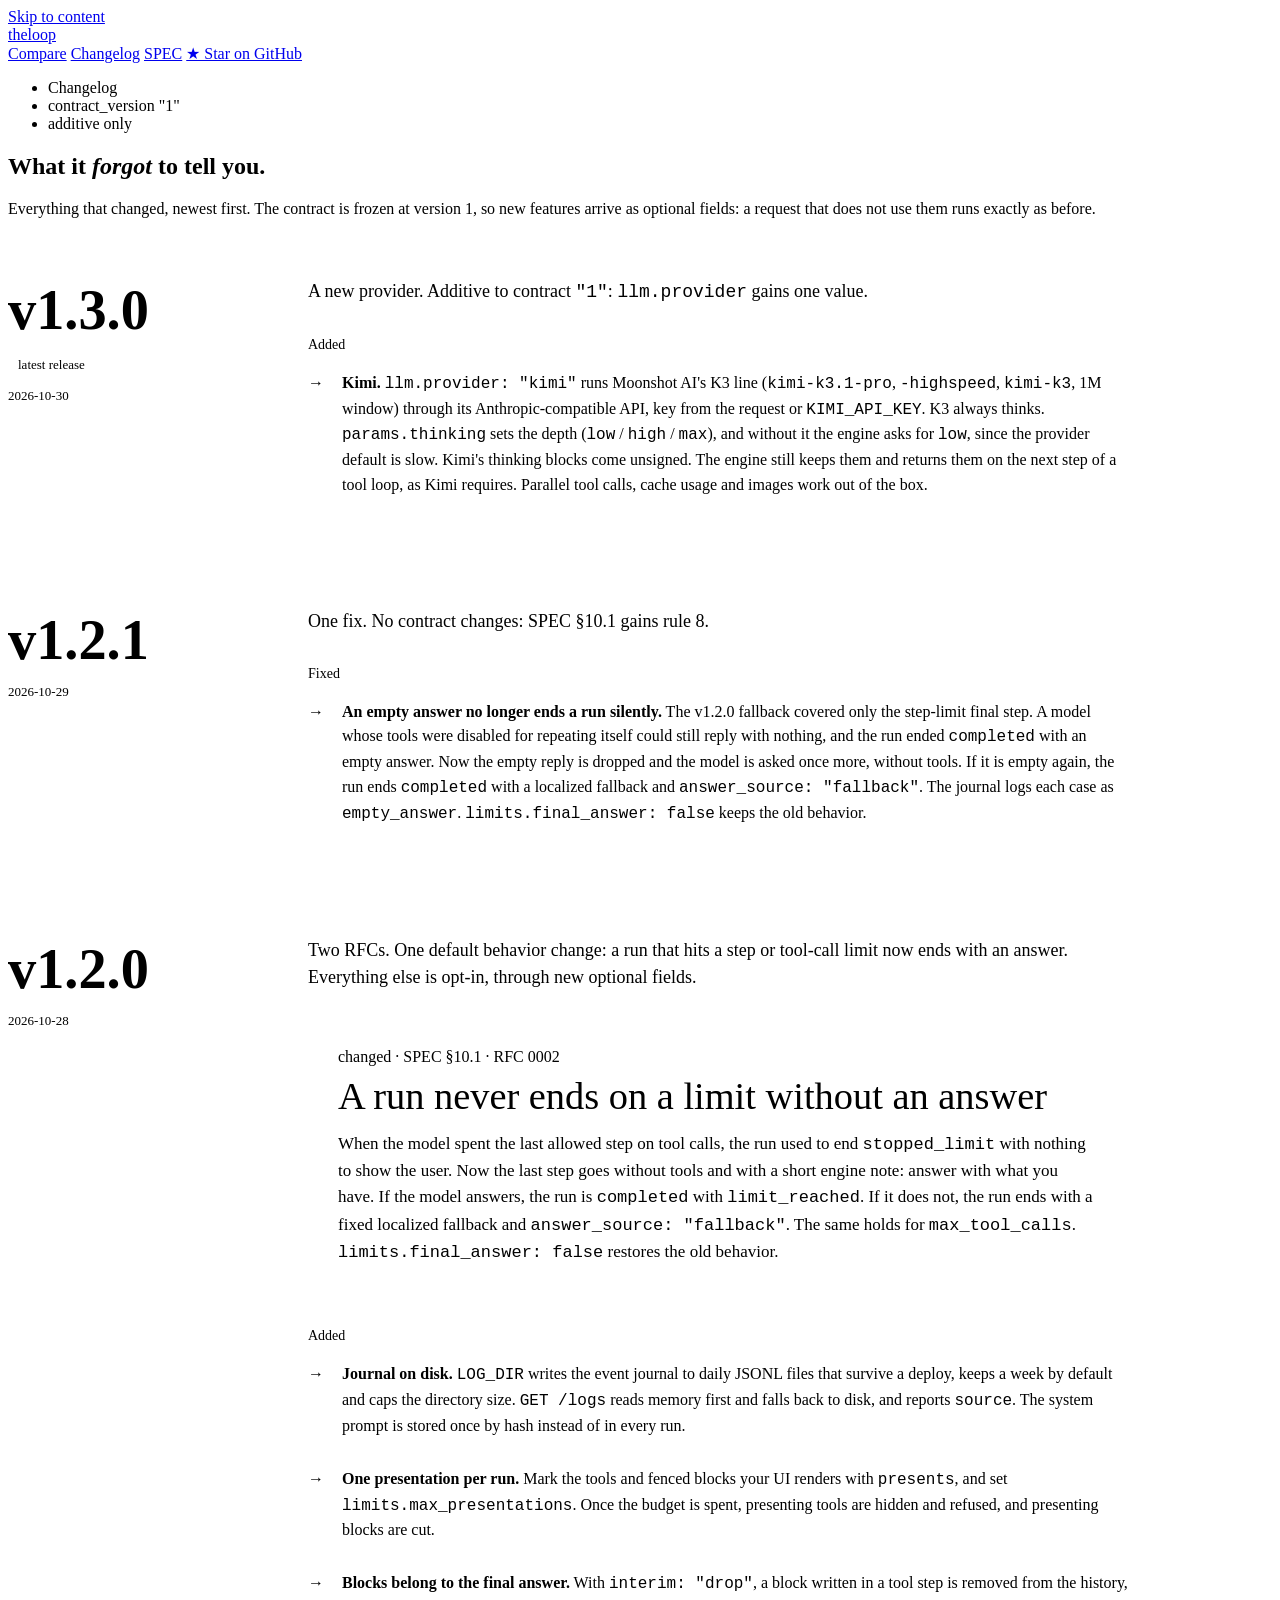
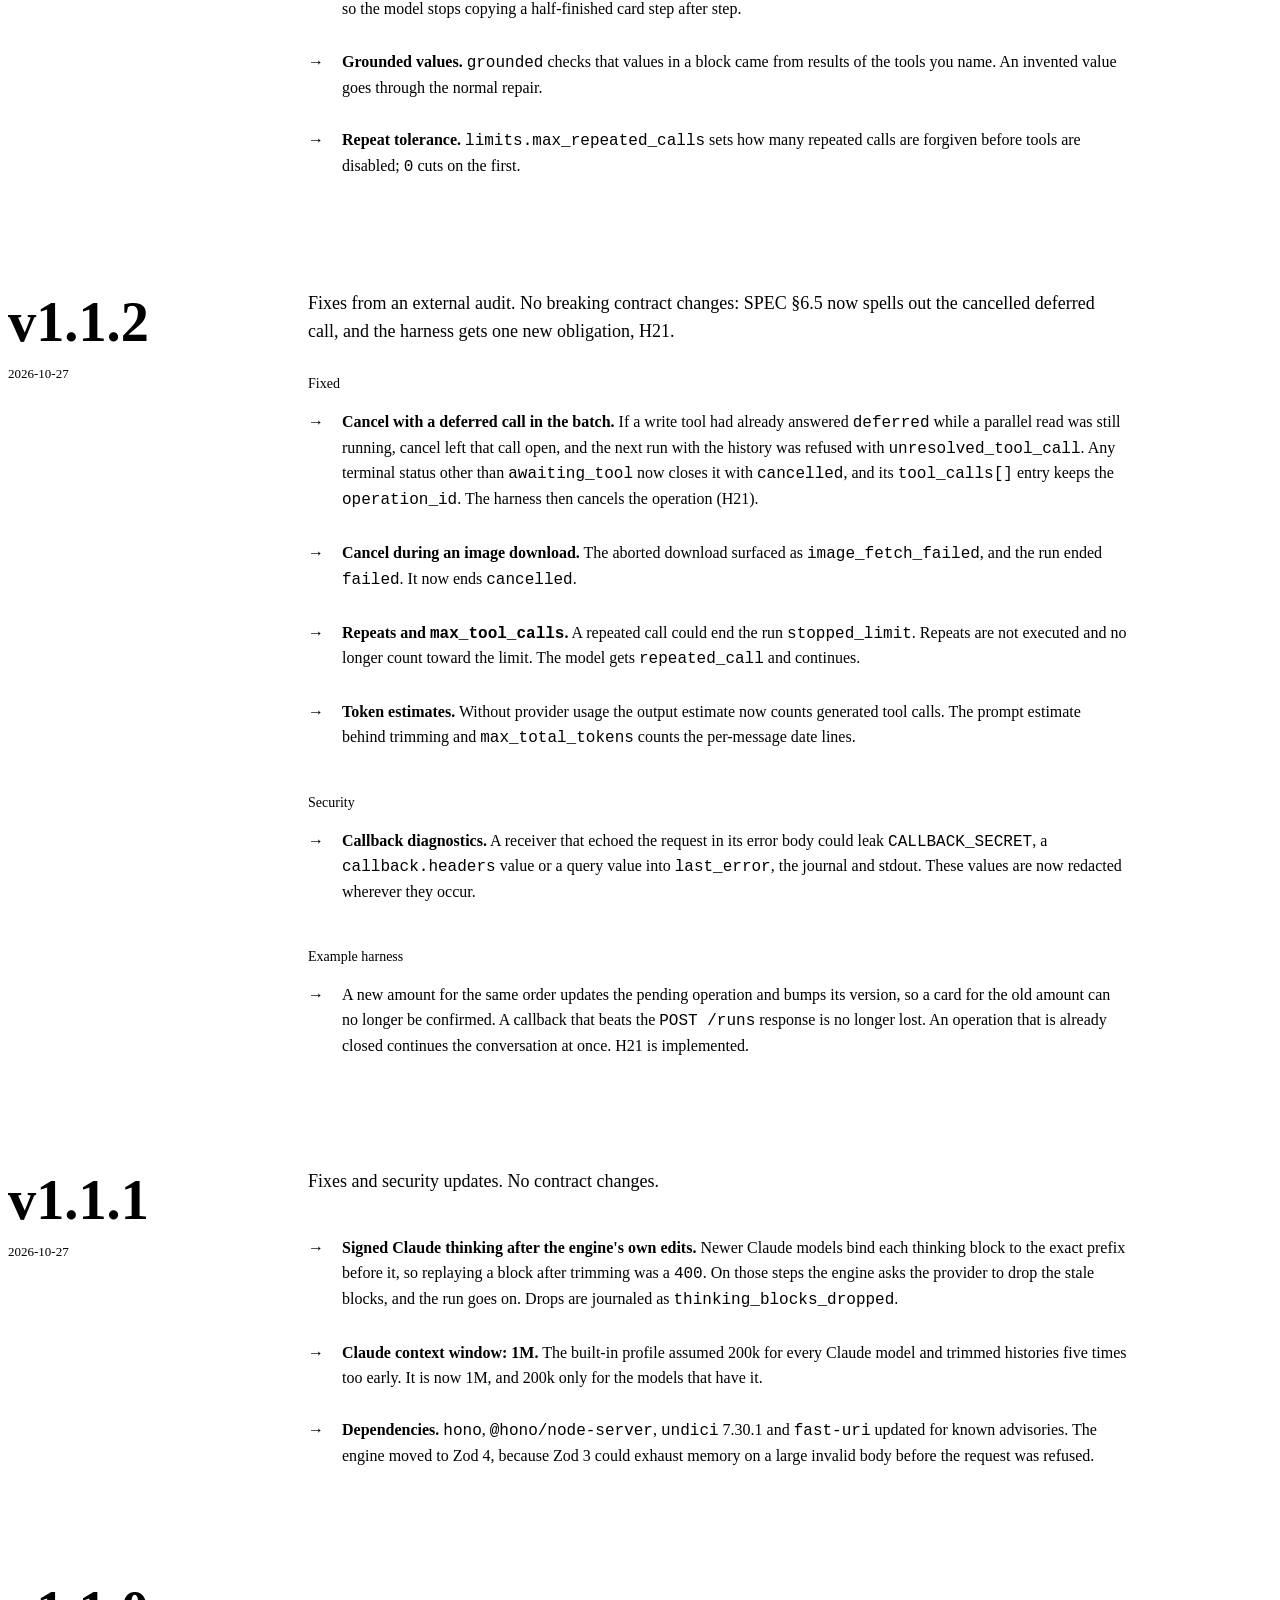
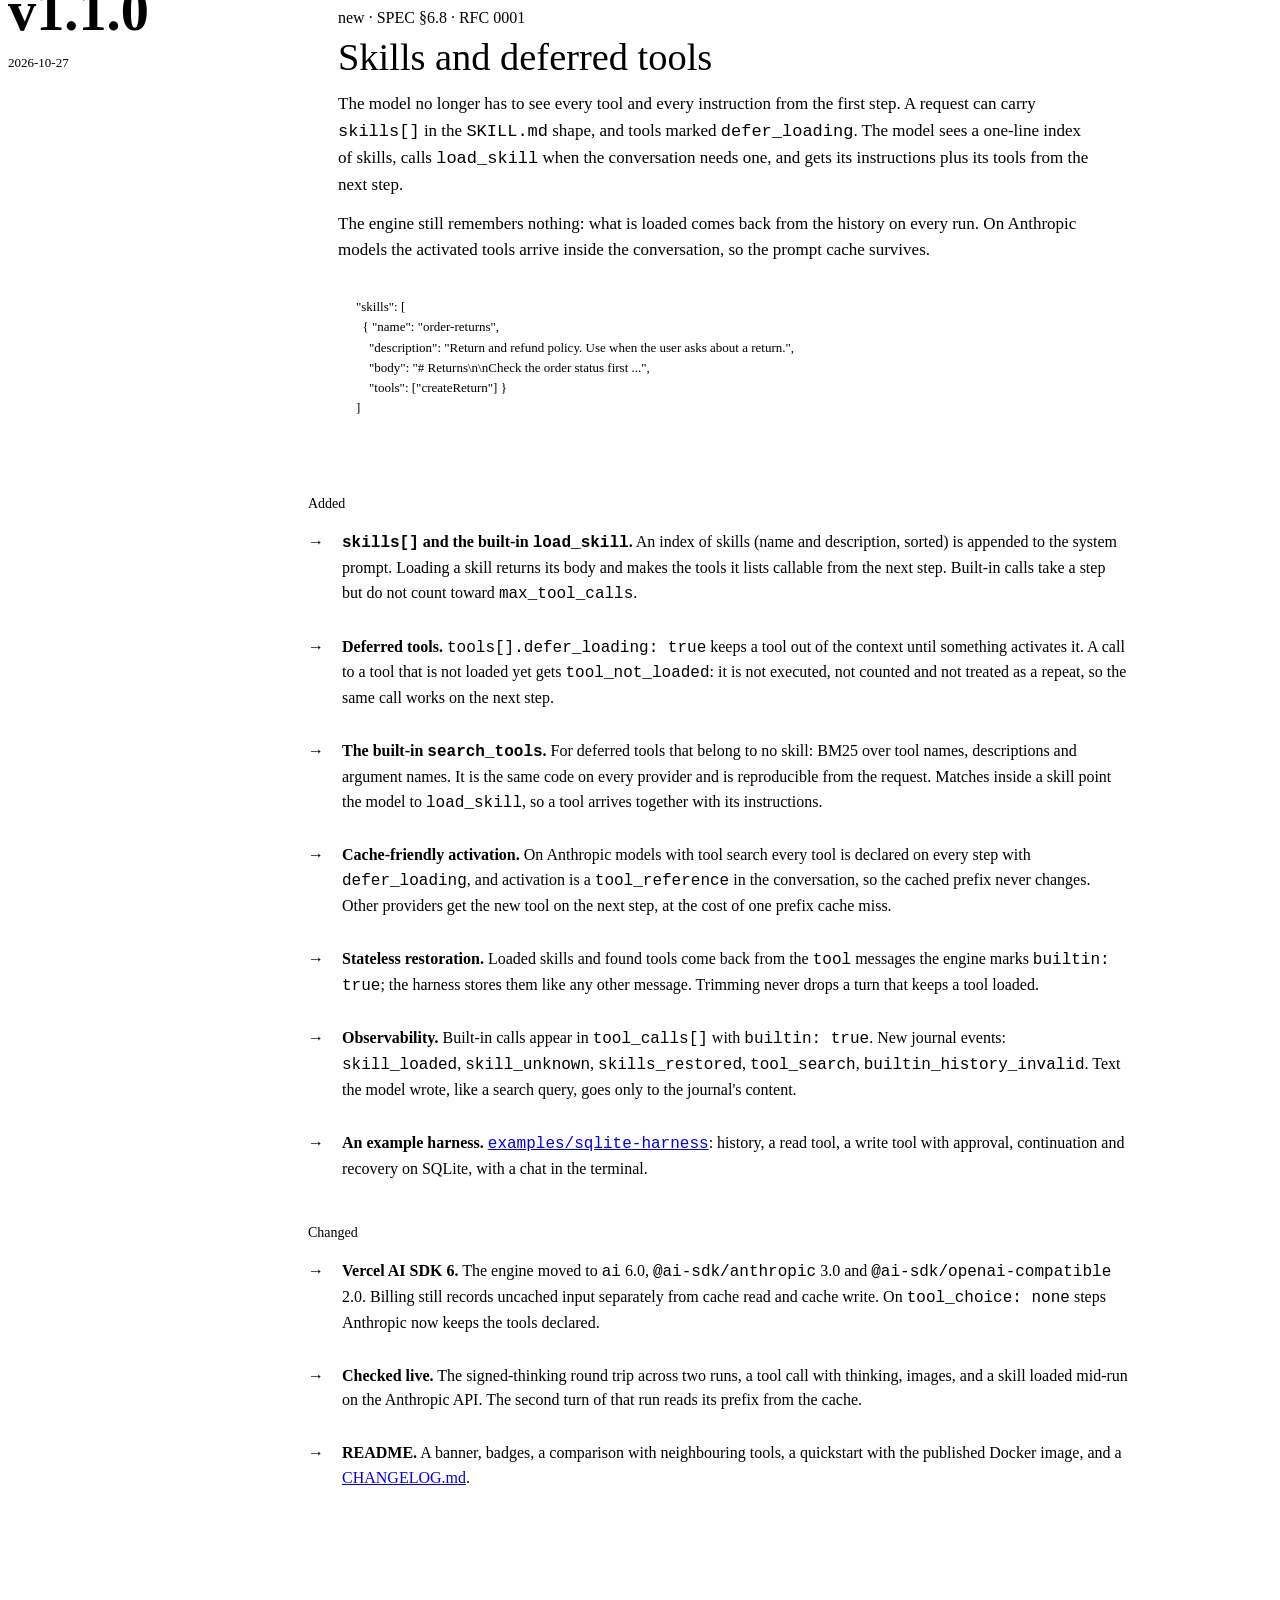
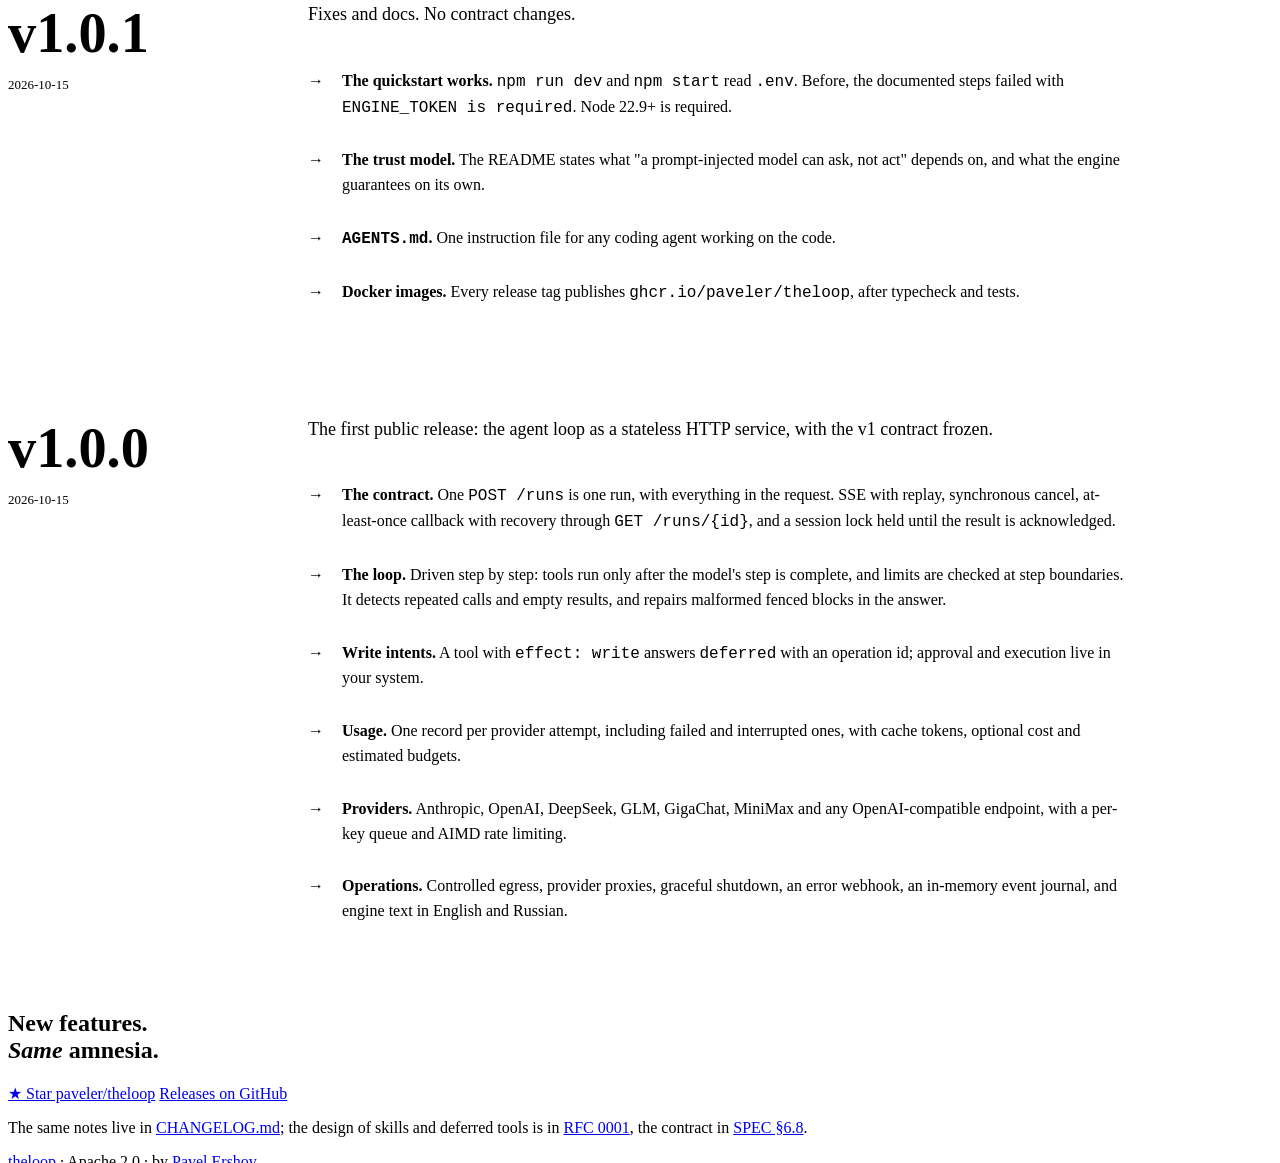
==== commit c8c20255: "Чейнджлог v1.3.0: провайдер Kimi; Kimi в списках провайдеров Co-Authored-By: Claude Opus 5.5 <norepl" ====
--- a/site/changelog/index.html
+++ b/site/changelog/index.html
@@ -3,7 +3,7 @@
 <head>
 <meta charset="utf-8">
 <meta name="viewport" content="width=device-width, initial-scale=1">
-<title>theloop changelog — v1.2.1: no silent empty answers</title>
+<title>theloop changelog — v1.3.0: Kimi provider</title>
 <meta name="description" content="What changed in theloop, release by release: skills and deferred tools with load_skill and search_tools, Vercel AI SDK 6, the example harness, and the v1.0 contract.">
 <link rel="canonical" href="https://theloopengine.com/changelog/">
 <meta name="robots" content="index, follow, max-snippet:-1, max-image-preview:large">
@@ -140,10 +140,24 @@
 
 <section class="wrap" aria-label="Releases">
 
+  <article class="release" id="v1.3.0" aria-labelledby="v130-title">
+    <div class="rail">
+      <h2 id="v130-title">v1.3.0</h2>
+      <a class="tag" href="https://github.com/paveler/theloop/releases/tag/v1.3.0">latest release</a>
+      <time datetime="2026-10-30">2026-10-30</time>
+    </div>
+    <div class="notes">
+      <p>A new provider. Additive to contract <code>"1"</code>: <code>llm.provider</code> gains one value.</p>
+      <h3>Added</h3>
+      <ul>
+        <li><span><strong>Kimi.</strong> <code>llm.provider: "kimi"</code> runs Moonshot AI's K3 line (<code>kimi-k3.1-pro</code>, <code>-highspeed</code>, <code>kimi-k3</code>, 1M window) through its Anthropic-compatible API, key from the request or <code>KIMI_API_KEY</code>. K3 always thinks. <code>params.thinking</code> sets the depth (<code>low</code> / <code>high</code> / <code>max</code>), and without it the engine asks for <code>low</code>, since the provider default is slow. Kimi's thinking blocks come unsigned. The engine still keeps them and returns them on the next step of a tool loop, as Kimi requires. Parallel tool calls, cache usage and images work out of the box.</span></li>
+      </ul>
+    </div>
+  </article>
+
   <article class="release" id="v1.2.1" aria-labelledby="v121-title">
     <div class="rail">
       <h2 id="v121-title">v1.2.1</h2>
-      <a class="tag" href="https://github.com/paveler/theloop/releases/tag/v1.2.1">latest release</a>
       <time datetime="2026-10-29">2026-10-29</time>
     </div>
     <div class="notes">
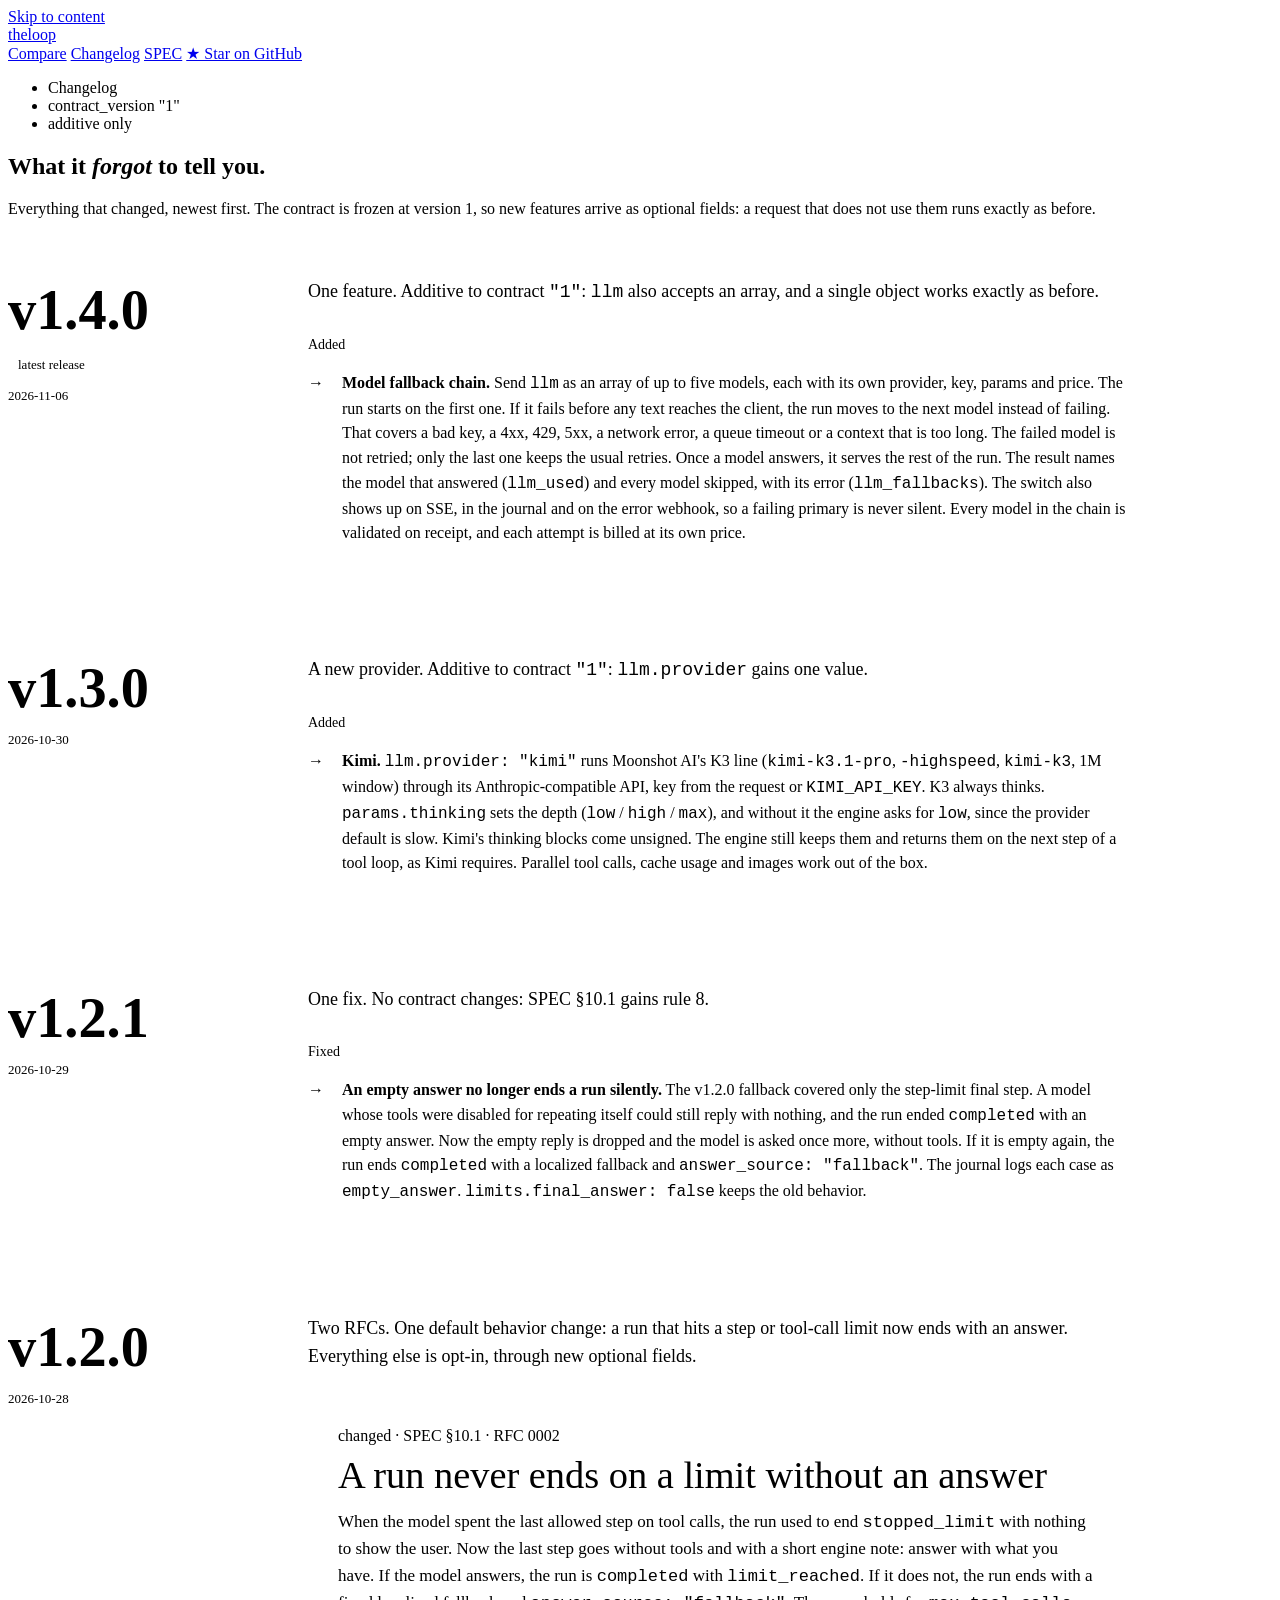
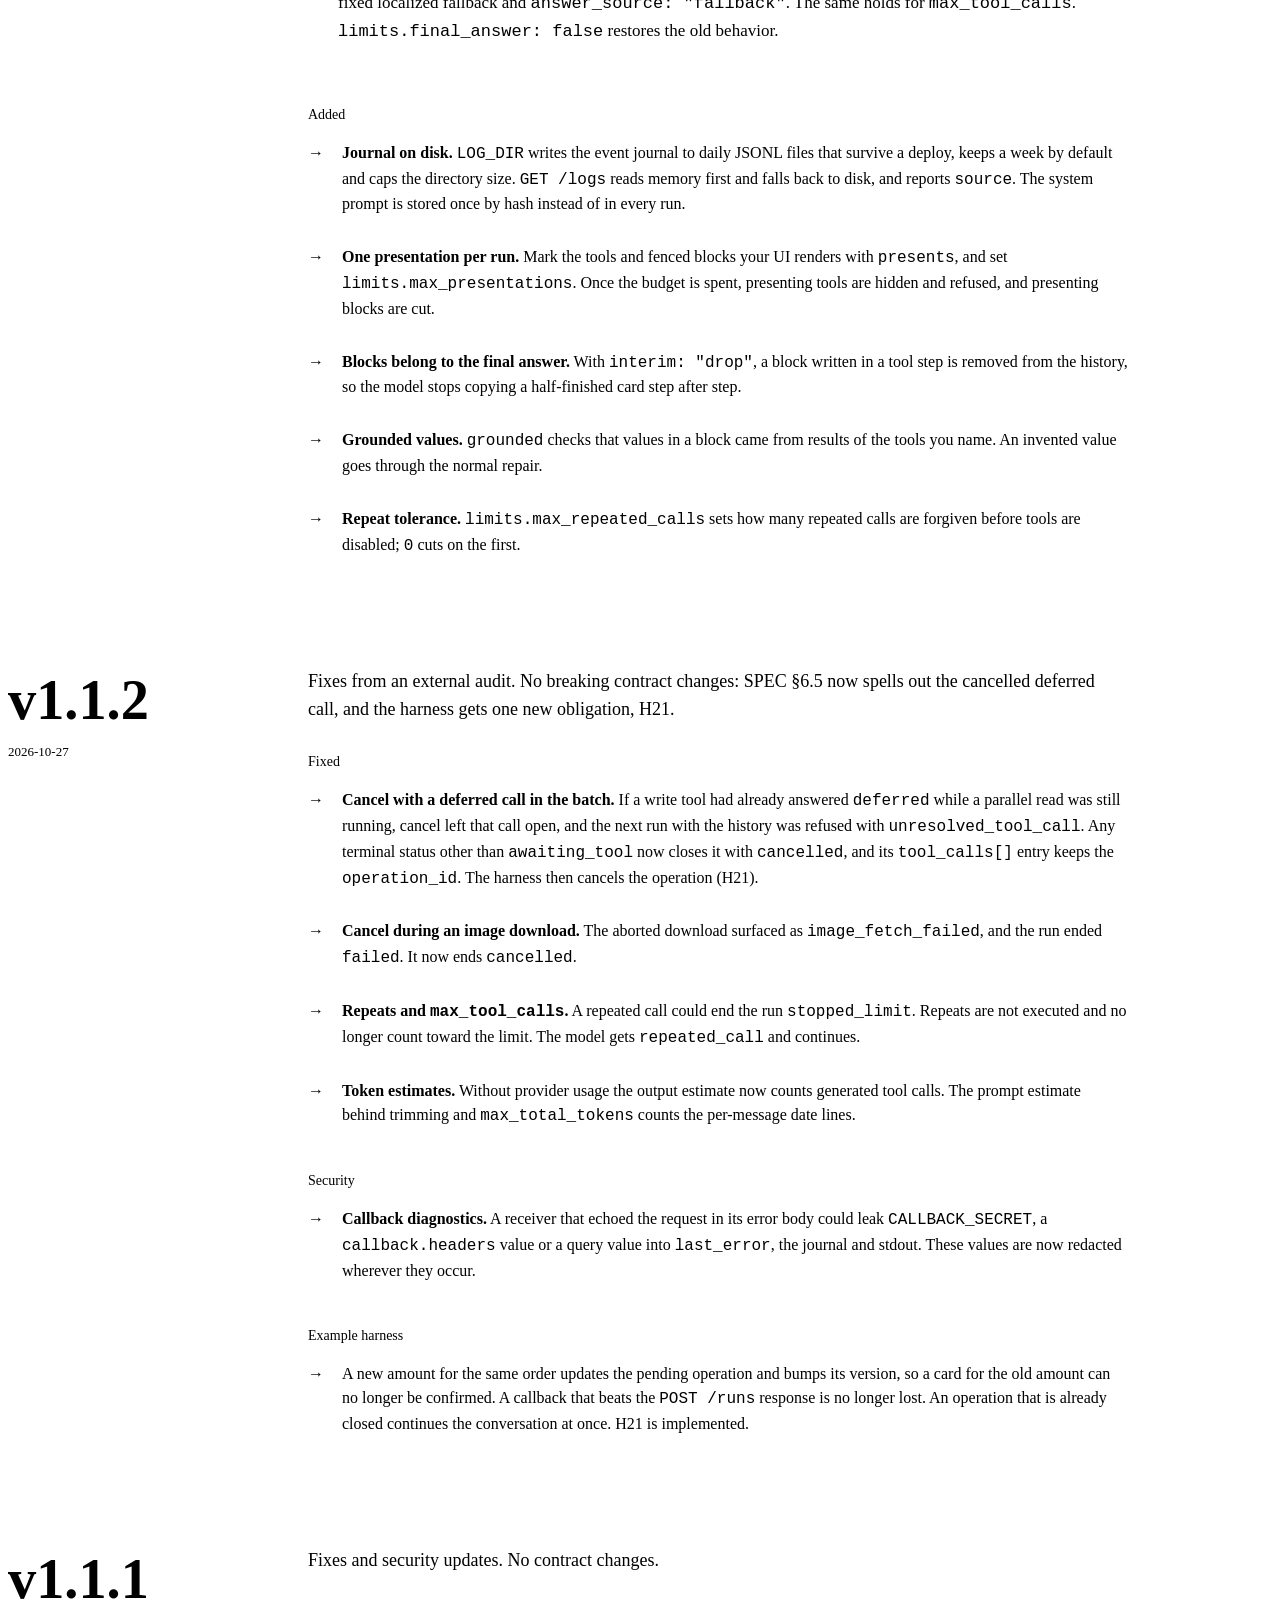
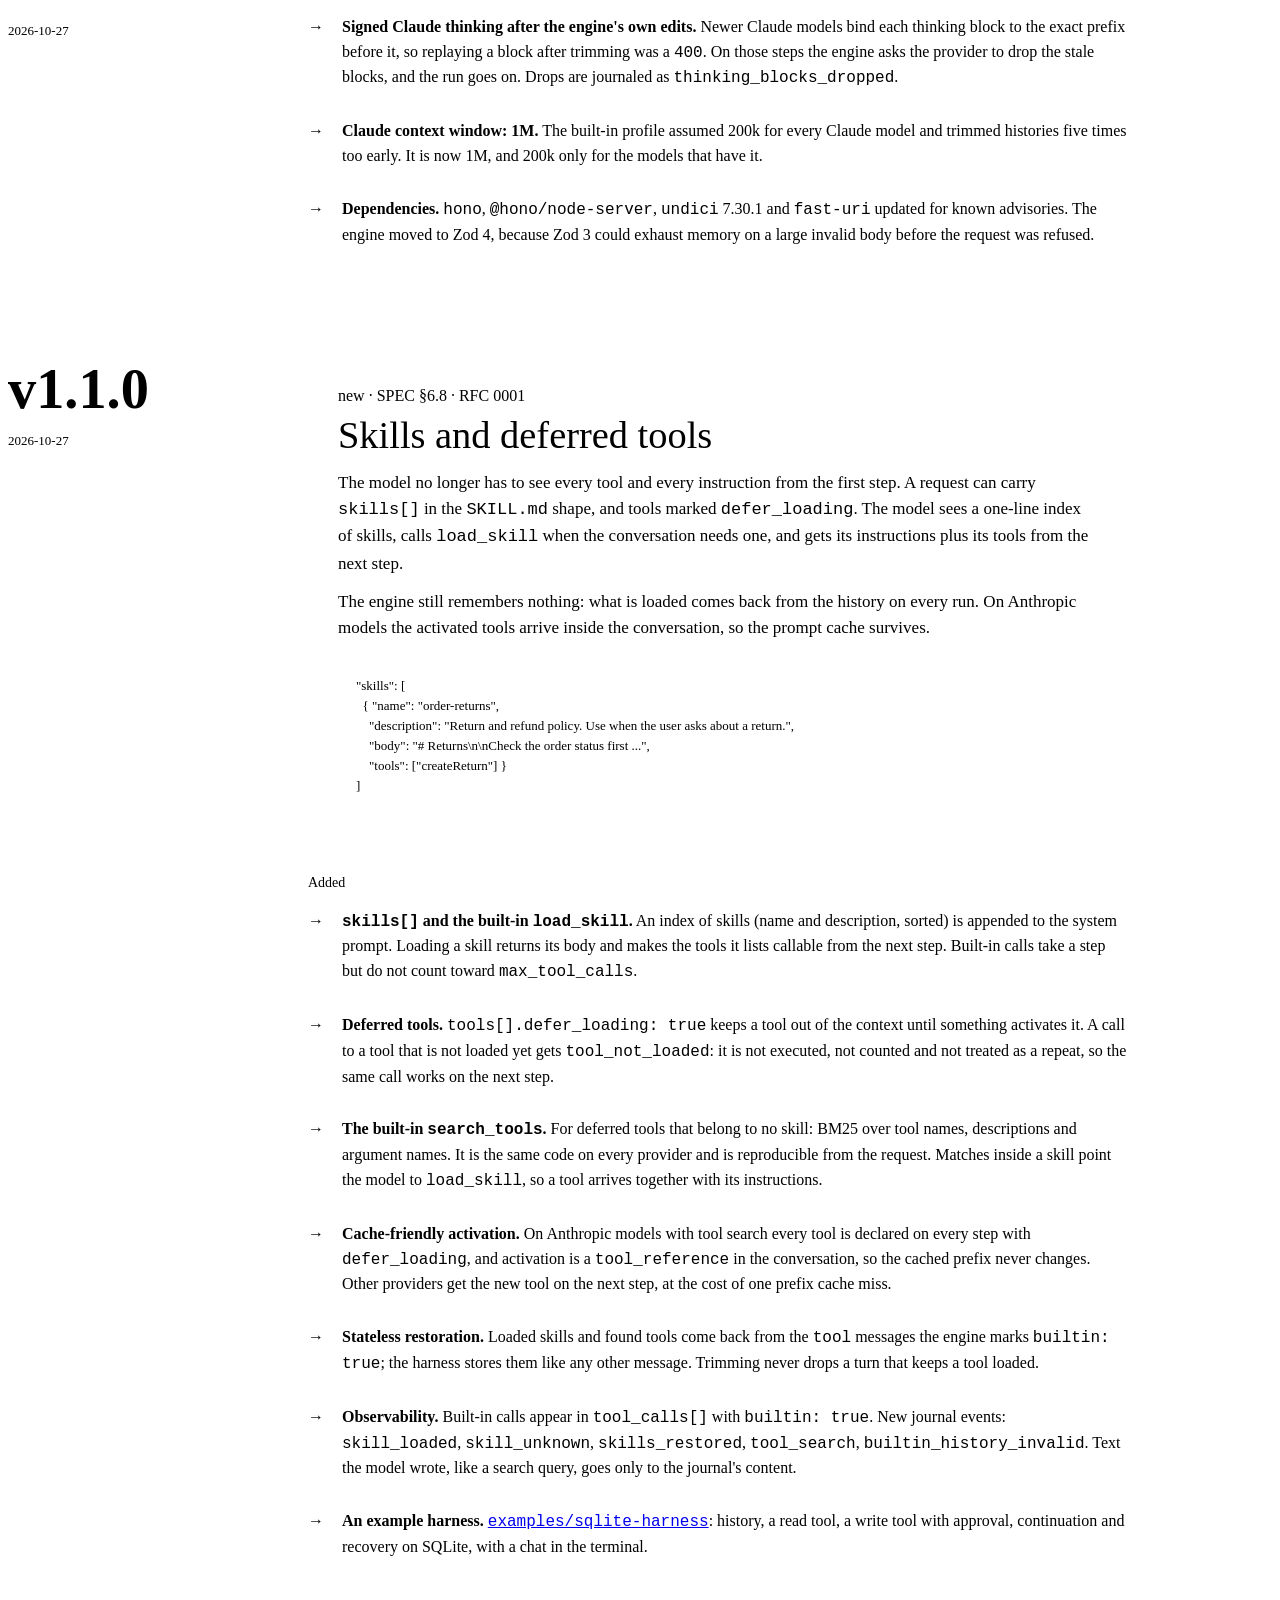
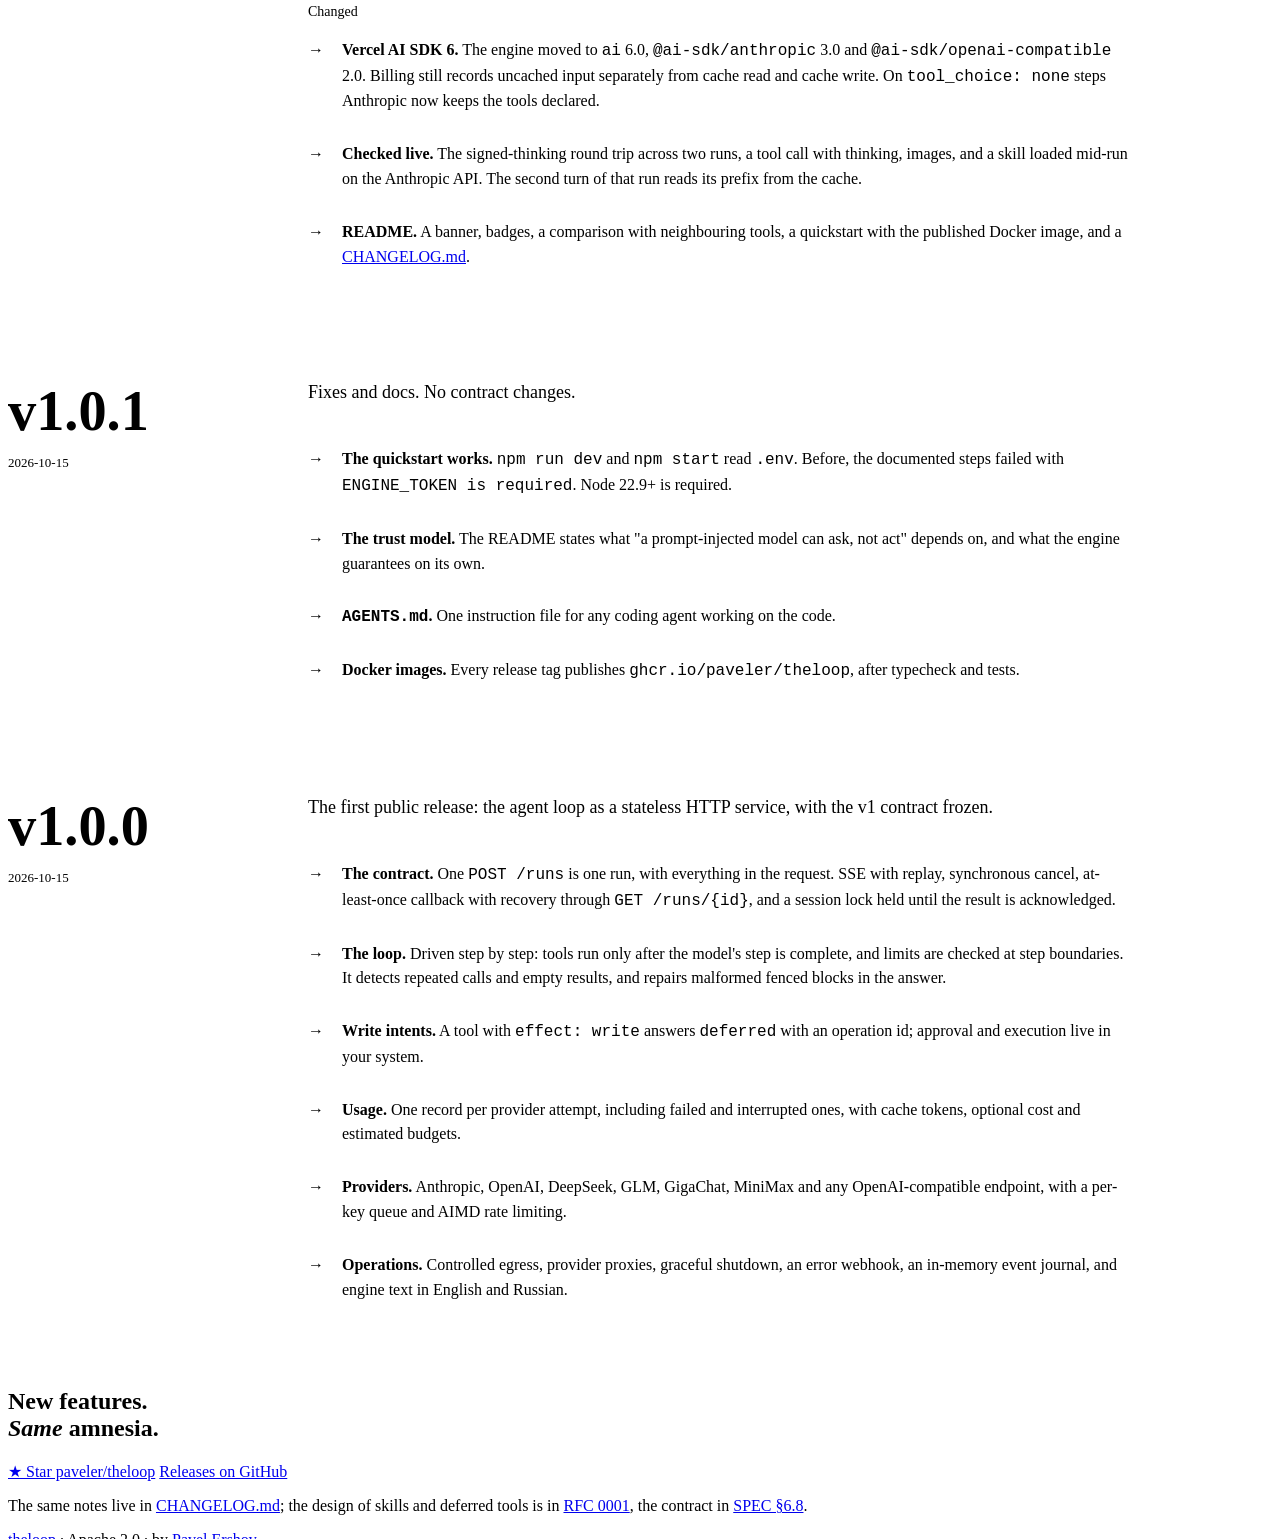
==== commit 6315a895: "Чейнджлог v1.4.0: цепочка фоллбэков моделей Запись о релизе, бейдж latest release, softwareVersion, " ====
--- a/site/changelog/index.html
+++ b/site/changelog/index.html
@@ -3,7 +3,7 @@
 <head>
 <meta charset="utf-8">
 <meta name="viewport" content="width=device-width, initial-scale=1">
-<title>theloop changelog — v1.3.0: Kimi provider</title>
+<title>theloop changelog — v1.4.0: model fallback chain</title>
 <meta name="description" content="What changed in theloop, release by release: skills and deferred tools with load_skill and search_tools, Vercel AI SDK 6, the example harness, and the v1.0 contract.">
 <link rel="canonical" href="https://theloopengine.com/changelog/">
 <meta name="robots" content="index, follow, max-snippet:-1, max-image-preview:large">
@@ -140,10 +140,24 @@
 
 <section class="wrap" aria-label="Releases">
 
+  <article class="release" id="v1.4.0" aria-labelledby="v140-title">
+    <div class="rail">
+      <h2 id="v140-title">v1.4.0</h2>
+      <a class="tag" href="https://github.com/paveler/theloop/releases/tag/v1.4.0">latest release</a>
+      <time datetime="2026-11-06">2026-11-06</time>
+    </div>
+    <div class="notes">
+      <p>One feature. Additive to contract <code>"1"</code>: <code>llm</code> also accepts an array, and a single object works exactly as before.</p>
+      <h3>Added</h3>
+      <ul>
+        <li><span><strong>Model fallback chain.</strong> Send <code>llm</code> as an array of up to five models, each with its own provider, key, params and price. The run starts on the first one. If it fails before any text reaches the client, the run moves to the next model instead of failing. That covers a bad key, a 4xx, 429, 5xx, a network error, a queue timeout or a context that is too long. The failed model is not retried; only the last one keeps the usual retries. Once a model answers, it serves the rest of the run. The result names the model that answered (<code>llm_used</code>) and every model skipped, with its error (<code>llm_fallbacks</code>). The switch also shows up on SSE, in the journal and on the error webhook, so a failing primary is never silent. Every model in the chain is validated on receipt, and each attempt is billed at its own price.</span></li>
+      </ul>
+    </div>
+  </article>
+
   <article class="release" id="v1.3.0" aria-labelledby="v130-title">
     <div class="rail">
       <h2 id="v130-title">v1.3.0</h2>
-      <a class="tag" href="https://github.com/paveler/theloop/releases/tag/v1.3.0">latest release</a>
       <time datetime="2026-10-30">2026-10-30</time>
     </div>
     <div class="notes">
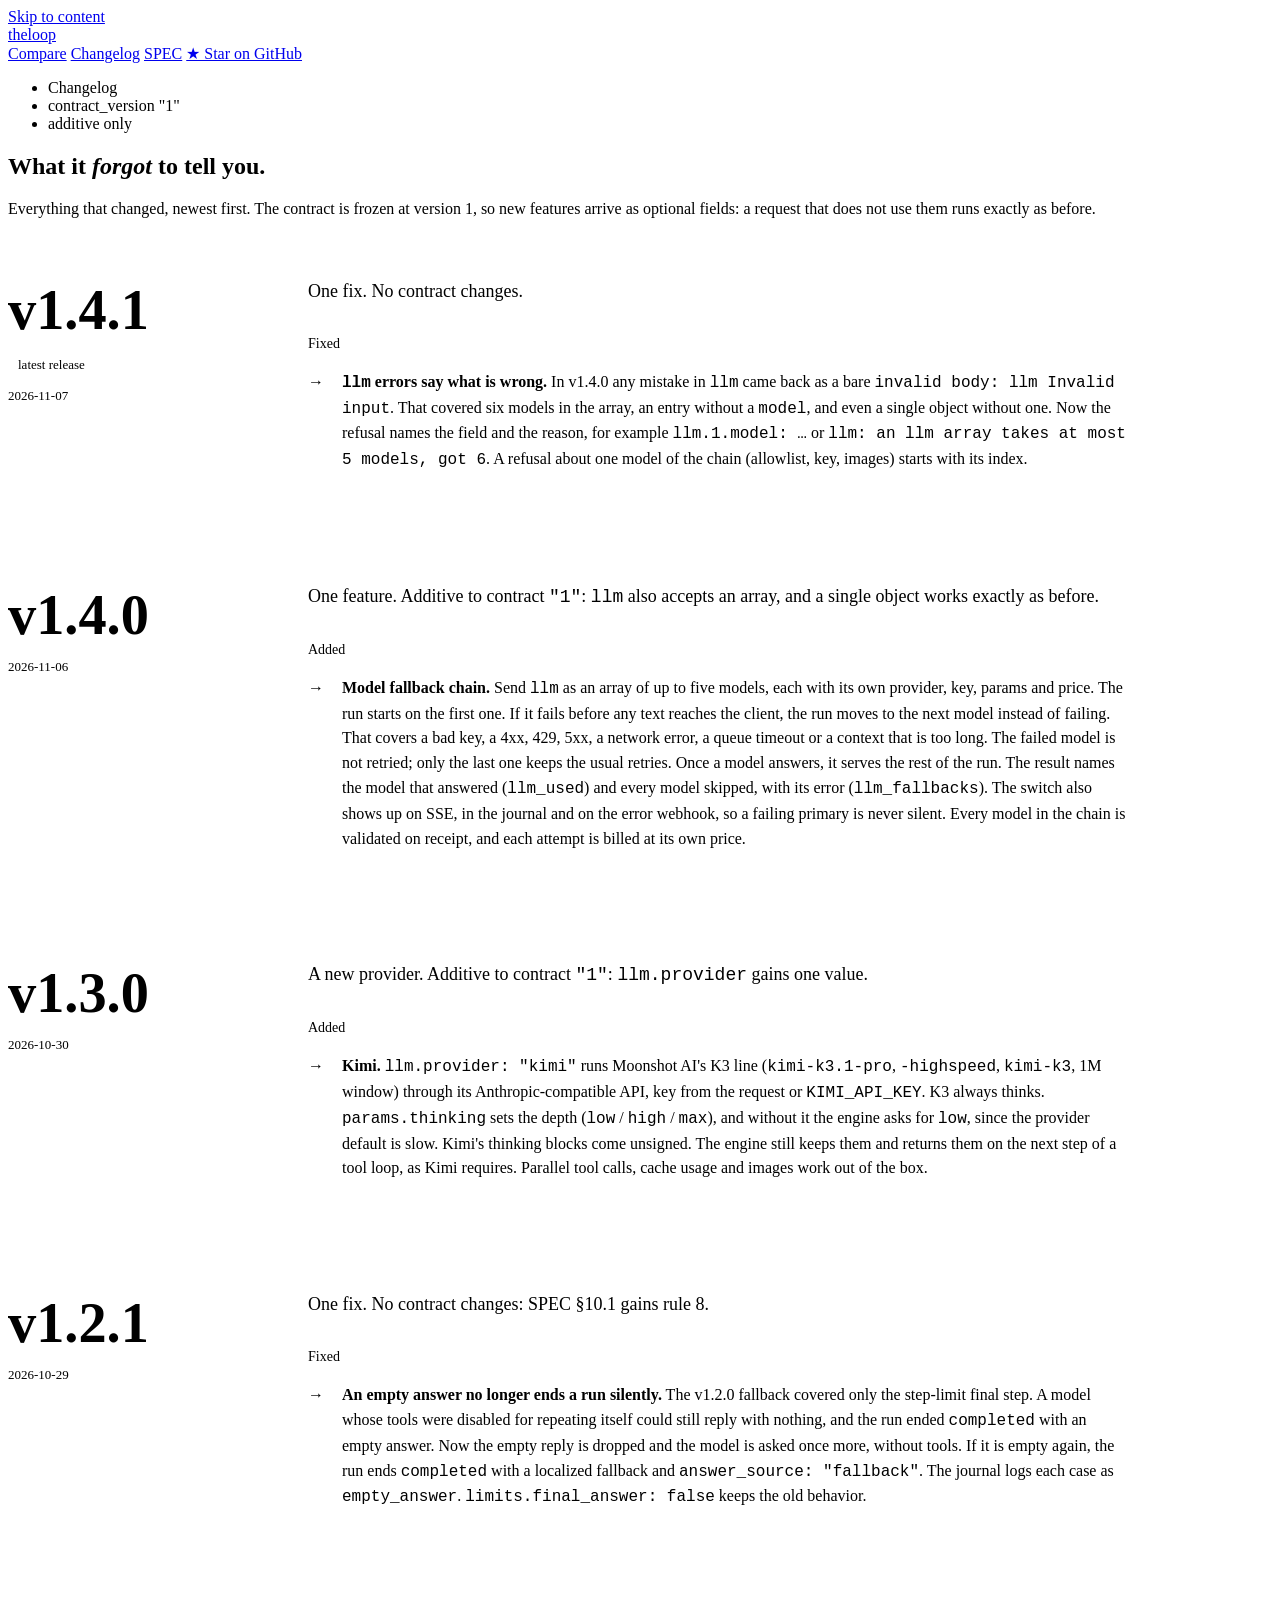
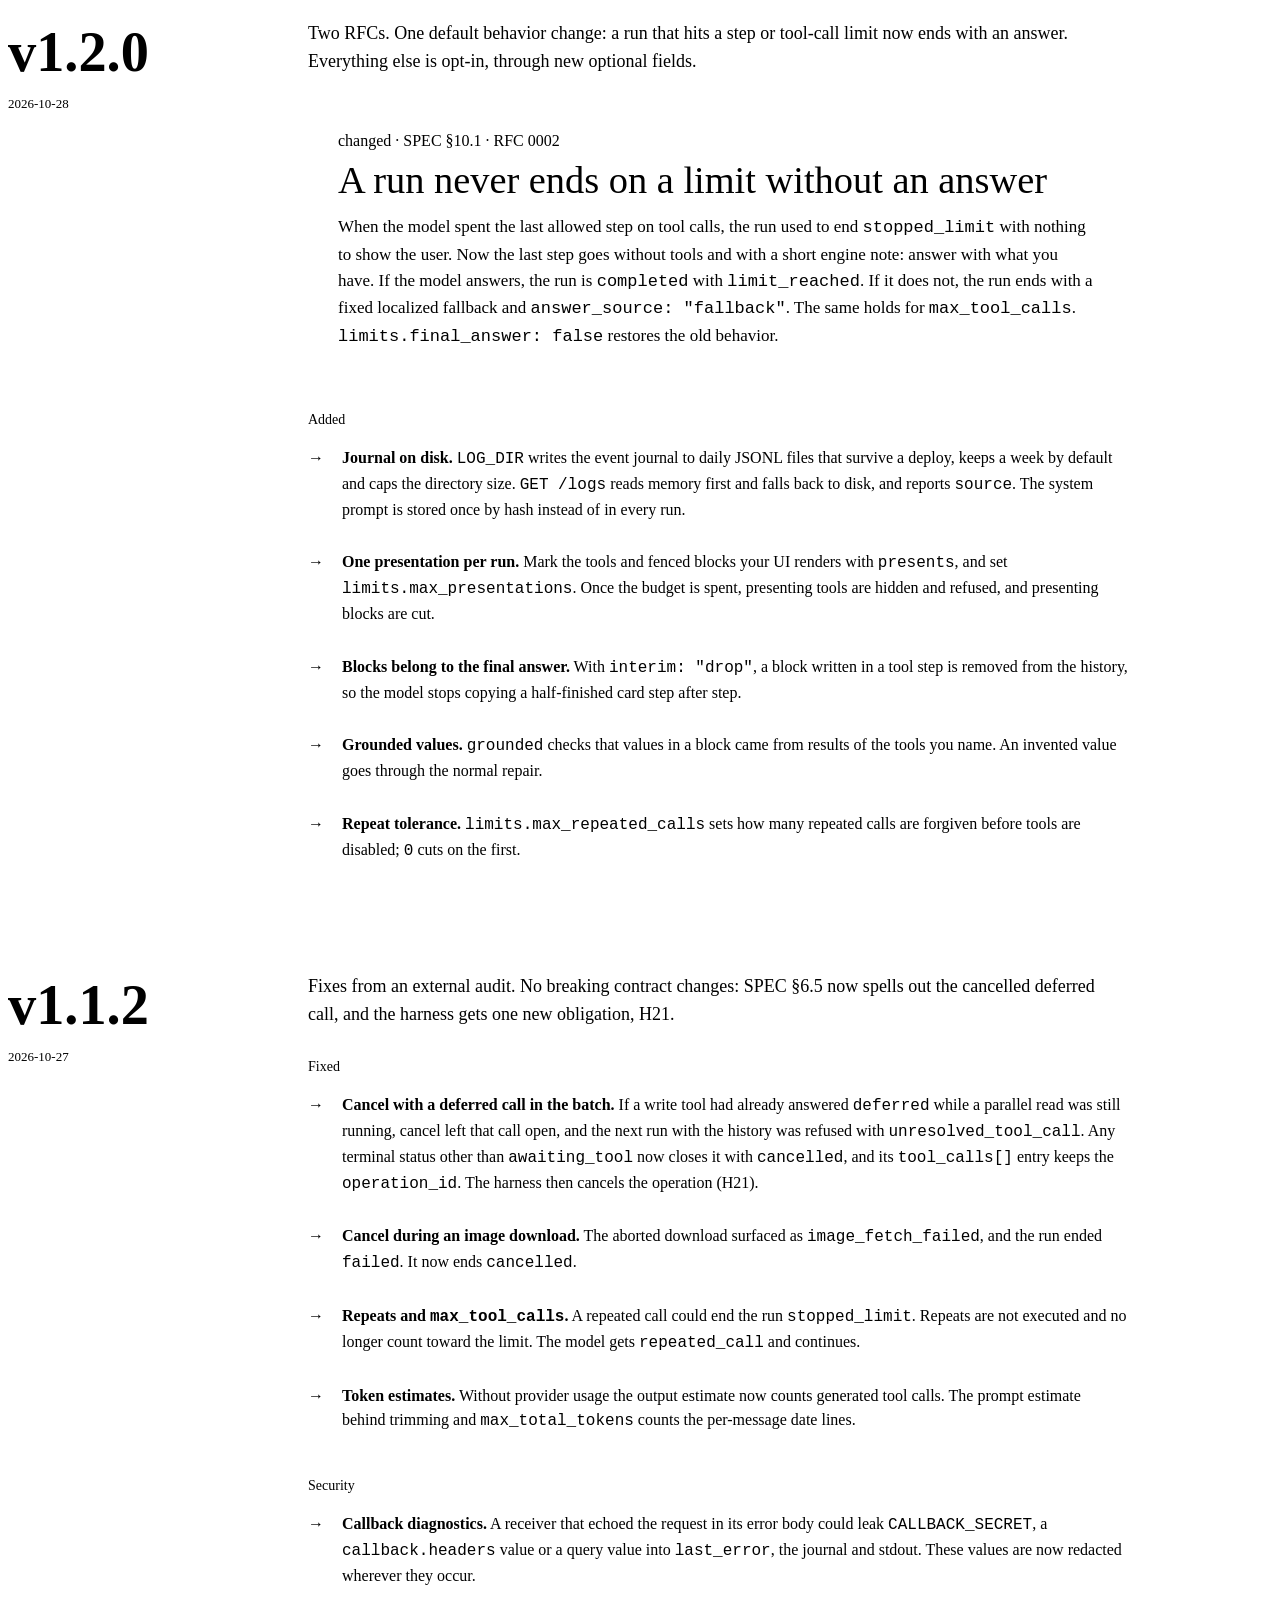
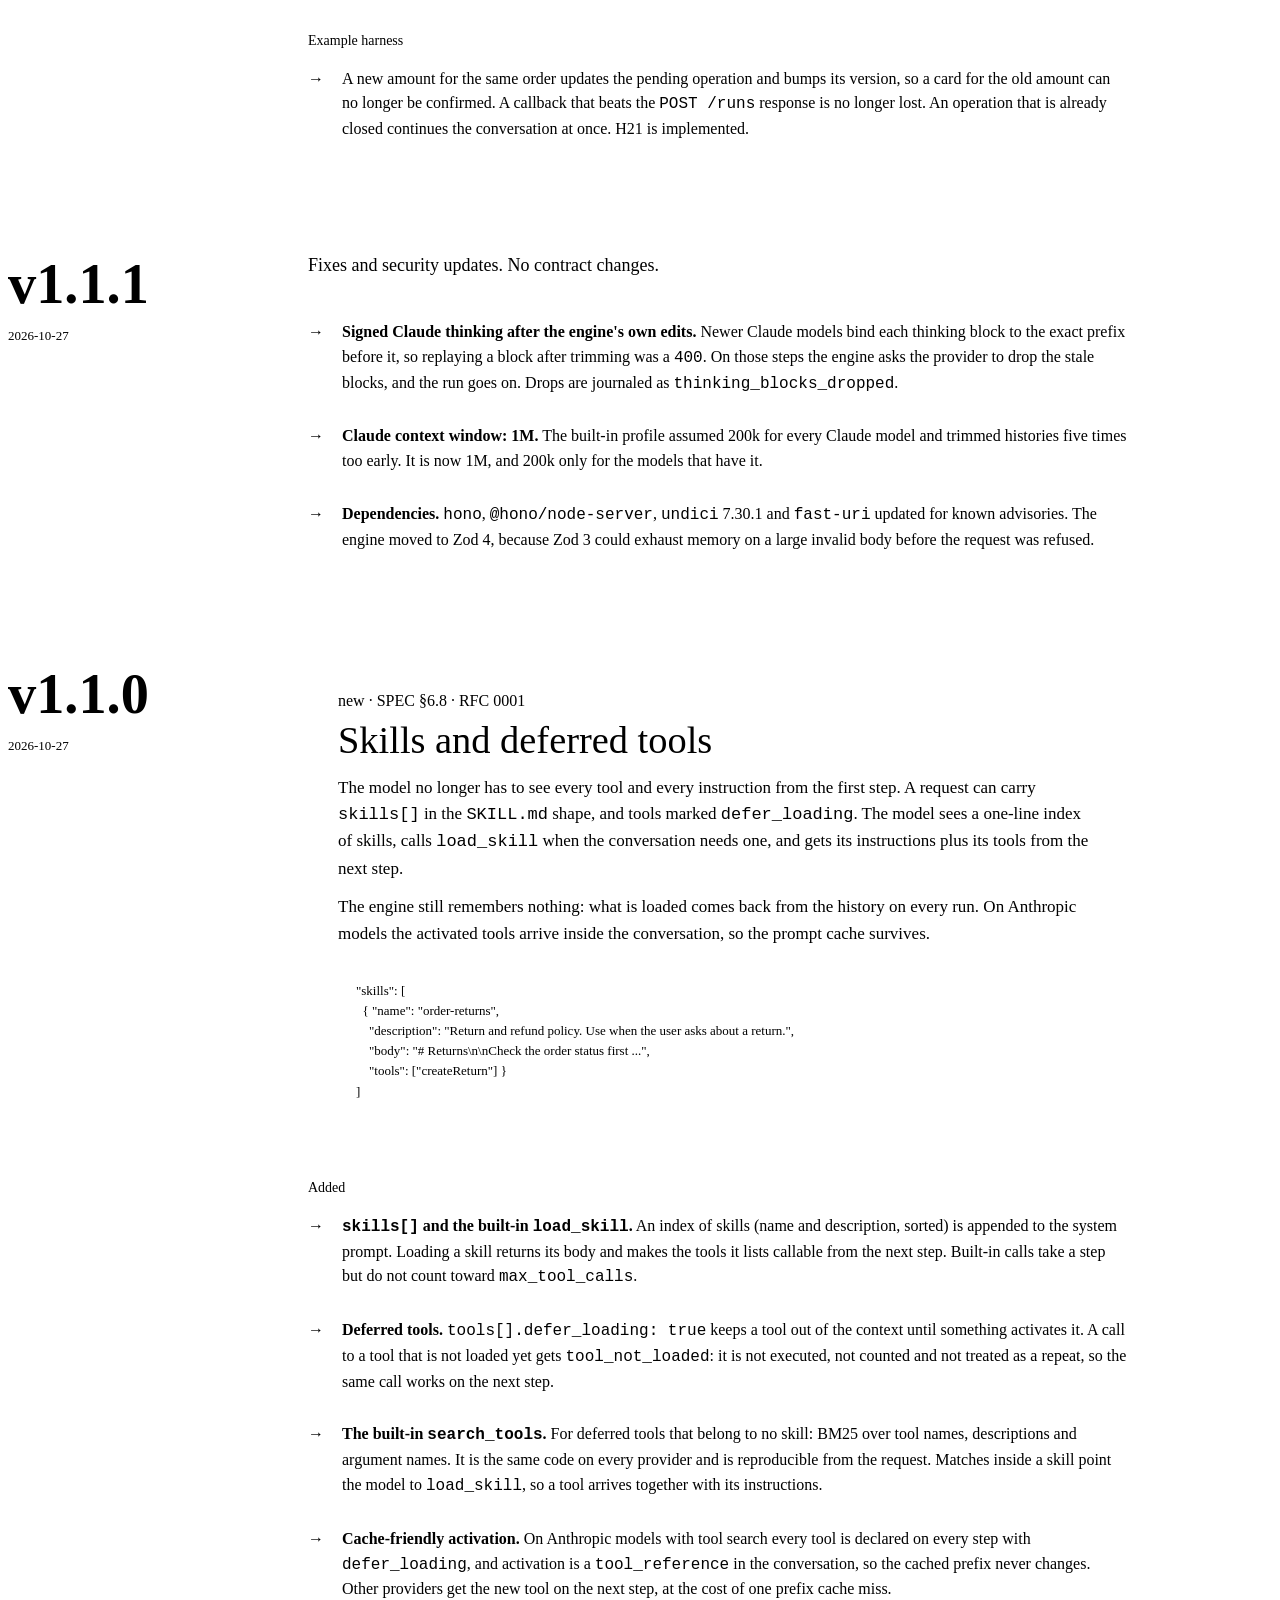
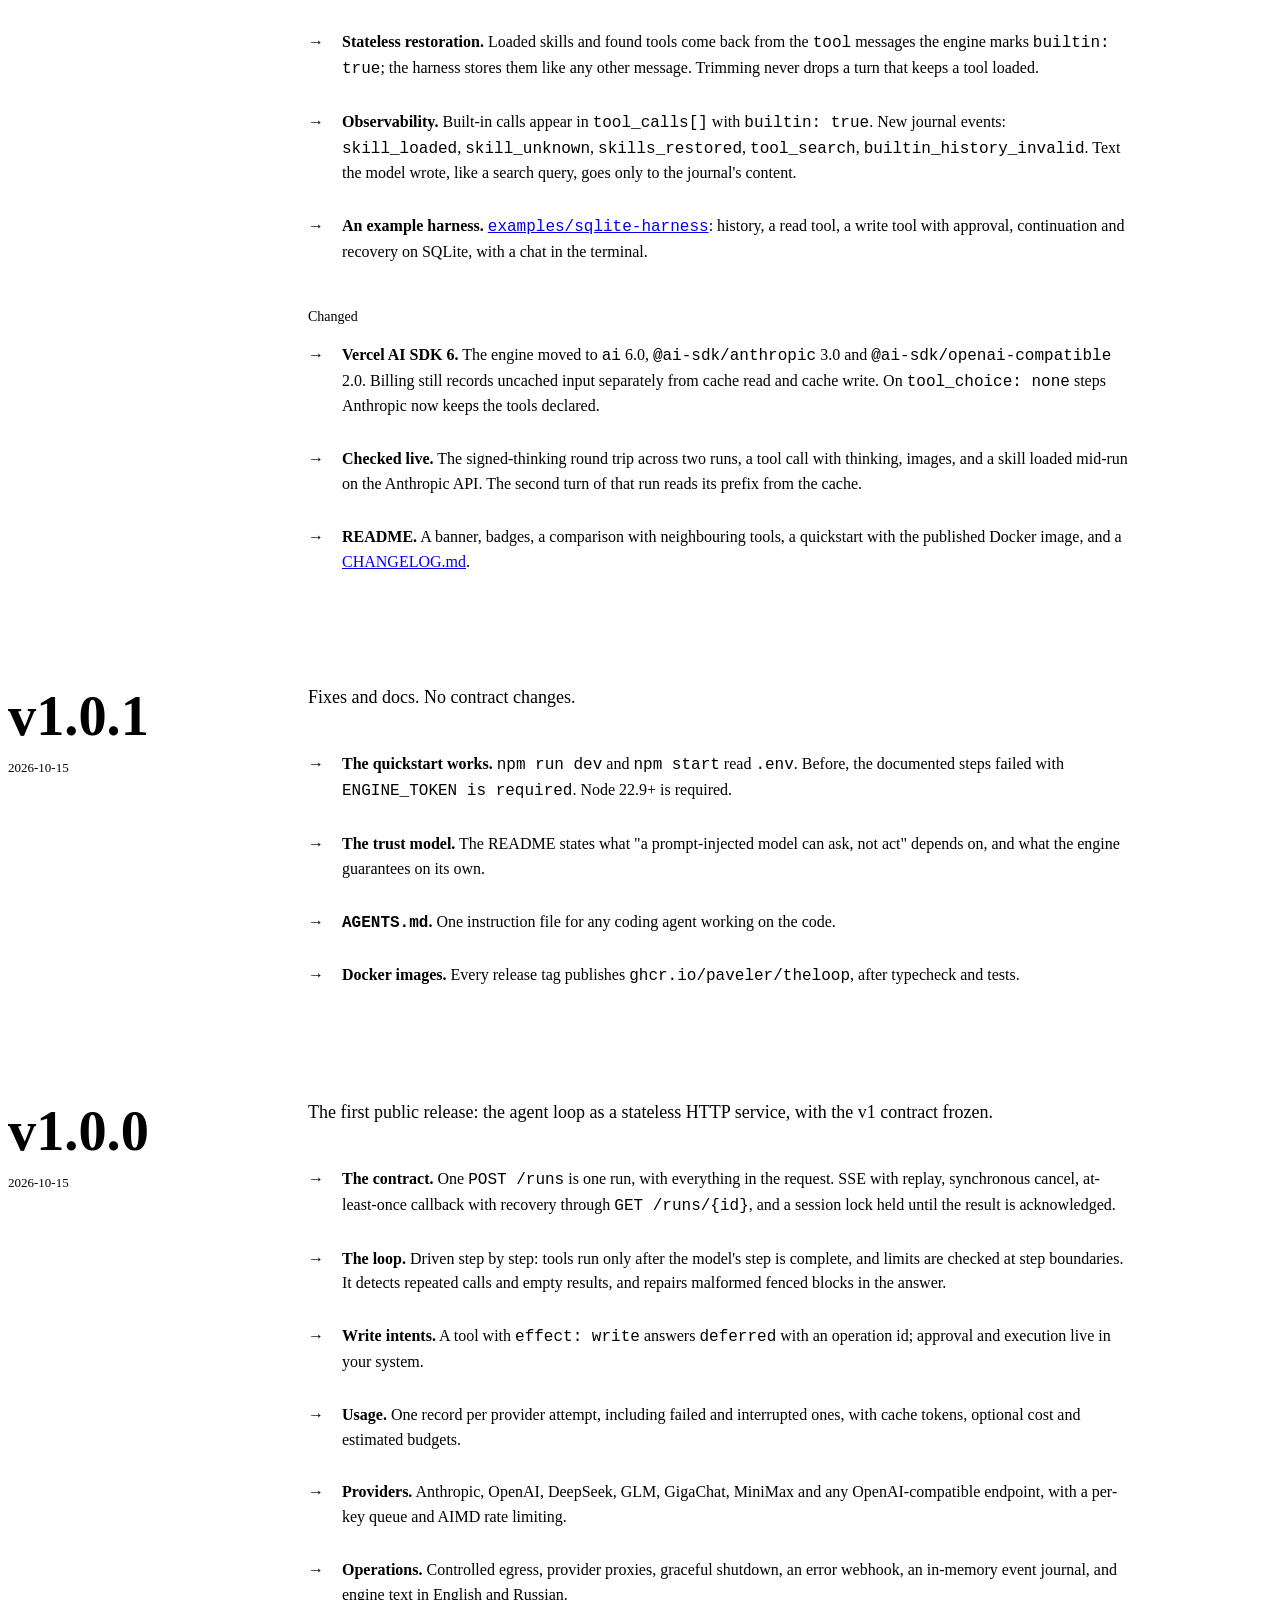
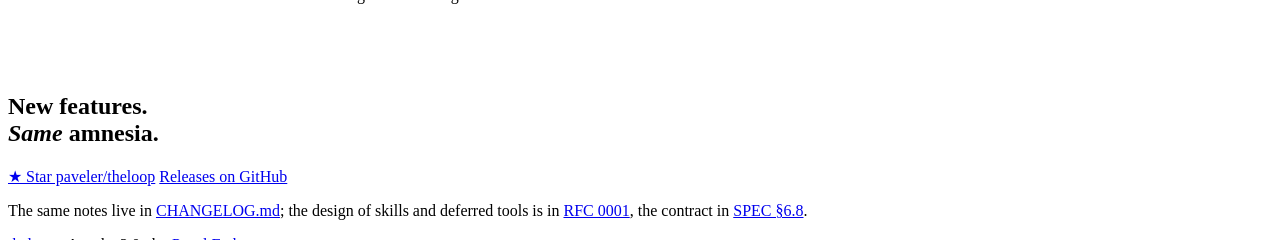
==== commit fd353c51: "Чейнджлог v1.4.1: понятные ошибки валидации llm Co-Authored-By: Claude Opus 5.5 <noreply@anthropic.c" ====
--- a/site/changelog/index.html
+++ b/site/changelog/index.html
@@ -3,7 +3,7 @@
 <head>
 <meta charset="utf-8">
 <meta name="viewport" content="width=device-width, initial-scale=1">
-<title>theloop changelog — v1.4.0: model fallback chain</title>
+<title>theloop changelog — v1.4.1: clear llm validation errors</title>
 <meta name="description" content="What changed in theloop, release by release: skills and deferred tools with load_skill and search_tools, Vercel AI SDK 6, the example harness, and the v1.0 contract.">
 <link rel="canonical" href="https://theloopengine.com/changelog/">
 <meta name="robots" content="index, follow, max-snippet:-1, max-image-preview:large">
@@ -140,10 +140,24 @@
 
 <section class="wrap" aria-label="Releases">
 
+  <article class="release" id="v1.4.1" aria-labelledby="v141-title">
+    <div class="rail">
+      <h2 id="v141-title">v1.4.1</h2>
+      <a class="tag" href="https://github.com/paveler/theloop/releases/tag/v1.4.1">latest release</a>
+      <time datetime="2026-11-07">2026-11-07</time>
+    </div>
+    <div class="notes">
+      <p>One fix. No contract changes.</p>
+      <h3>Fixed</h3>
+      <ul>
+        <li><span><strong><code>llm</code> errors say what is wrong.</strong> In v1.4.0 any mistake in <code>llm</code> came back as a bare <code>invalid body: llm Invalid input</code>. That covered six models in the array, an entry without a <code>model</code>, and even a single object without one. Now the refusal names the field and the reason, for example <code>llm.1.model: …</code> or <code>llm: an llm array takes at most 5 models, got 6</code>. A refusal about one model of the chain (allowlist, key, images) starts with its index.</span></li>
+      </ul>
+    </div>
+  </article>
+
   <article class="release" id="v1.4.0" aria-labelledby="v140-title">
     <div class="rail">
       <h2 id="v140-title">v1.4.0</h2>
-      <a class="tag" href="https://github.com/paveler/theloop/releases/tag/v1.4.0">latest release</a>
       <time datetime="2026-11-06">2026-11-06</time>
     </div>
     <div class="notes">
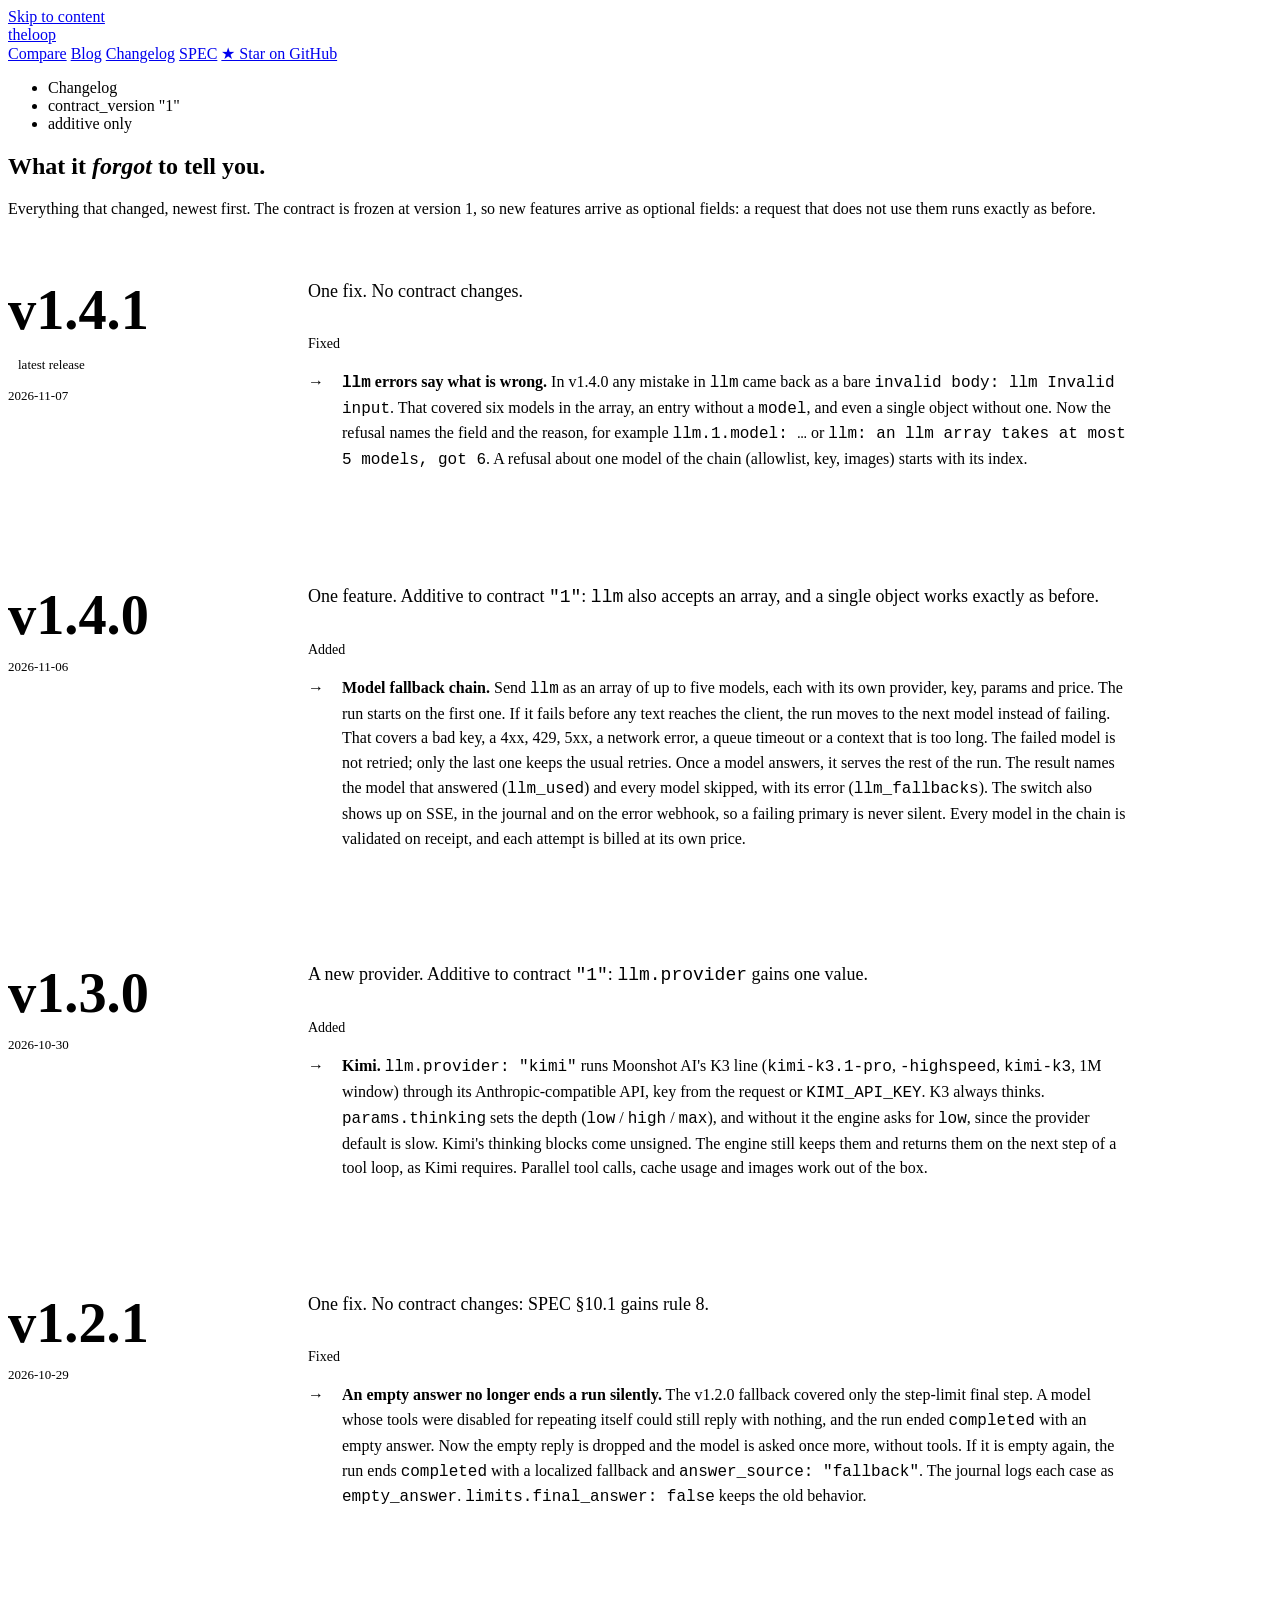
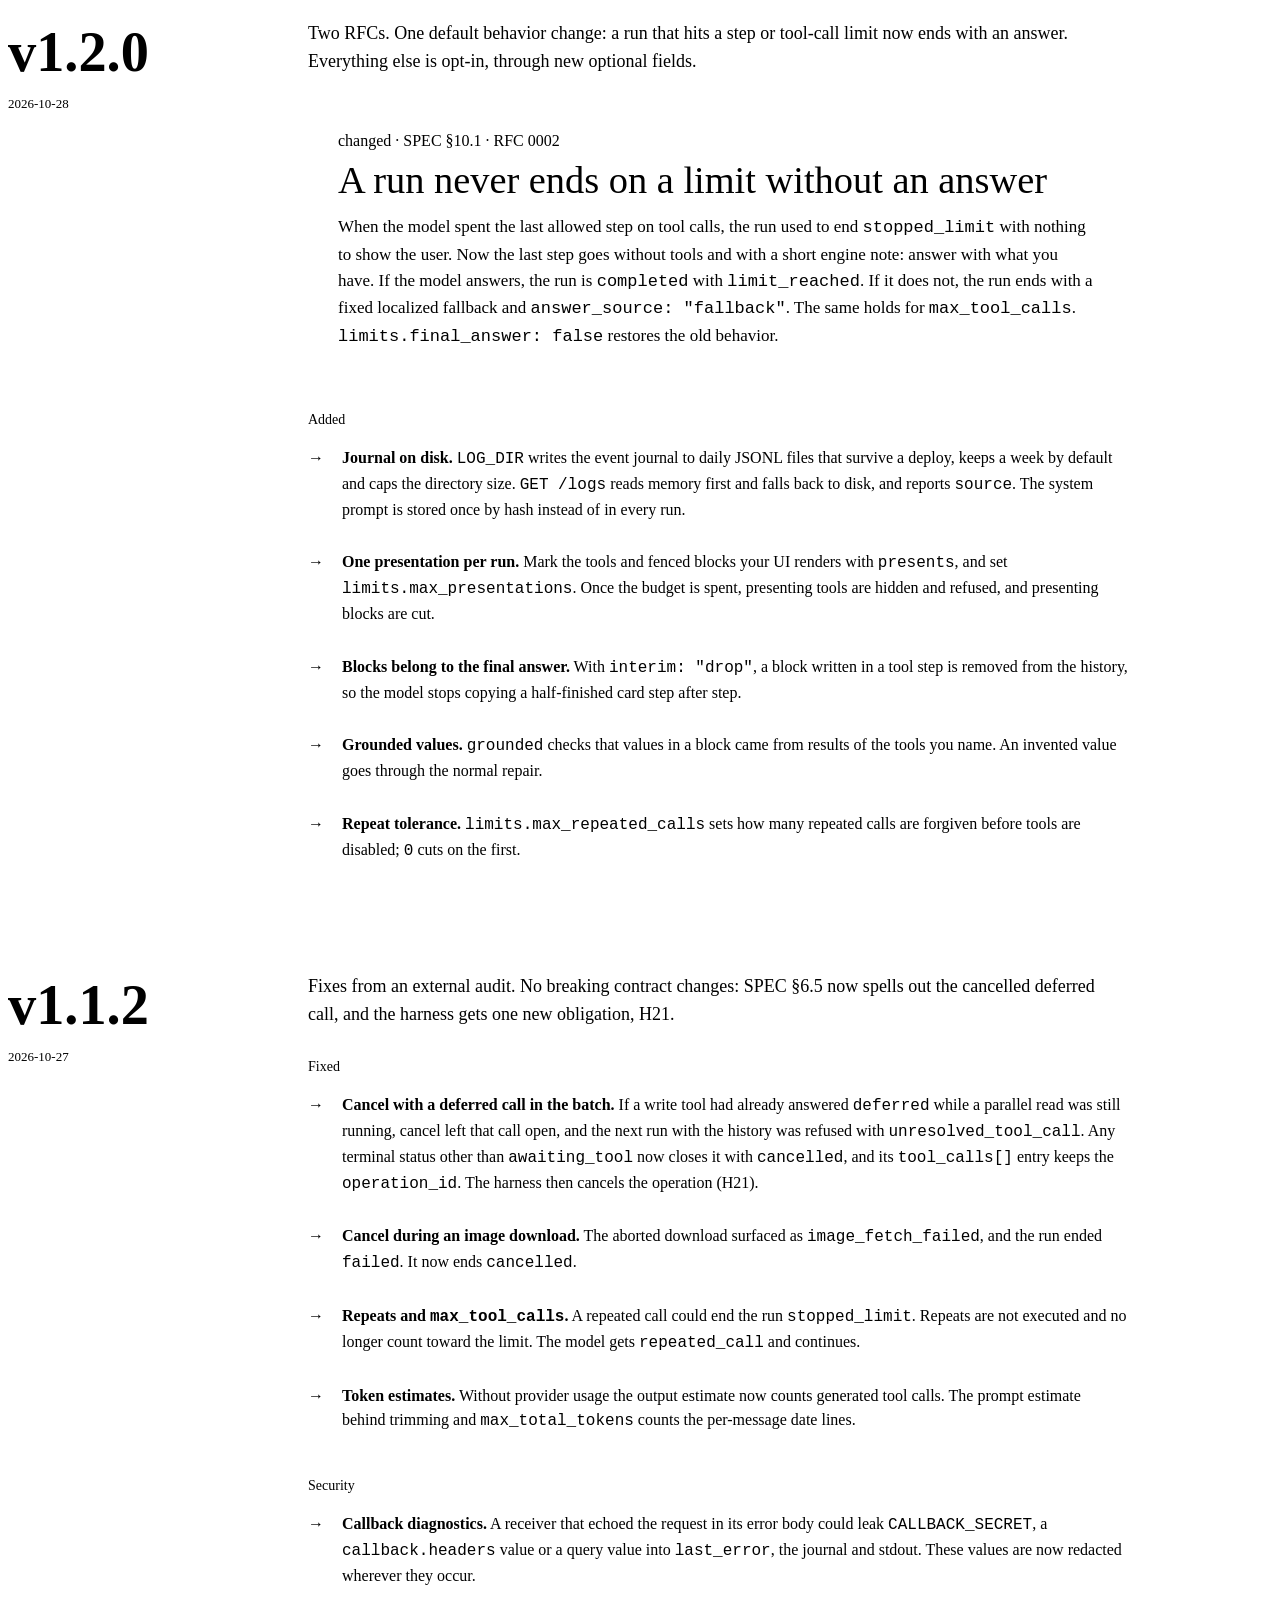
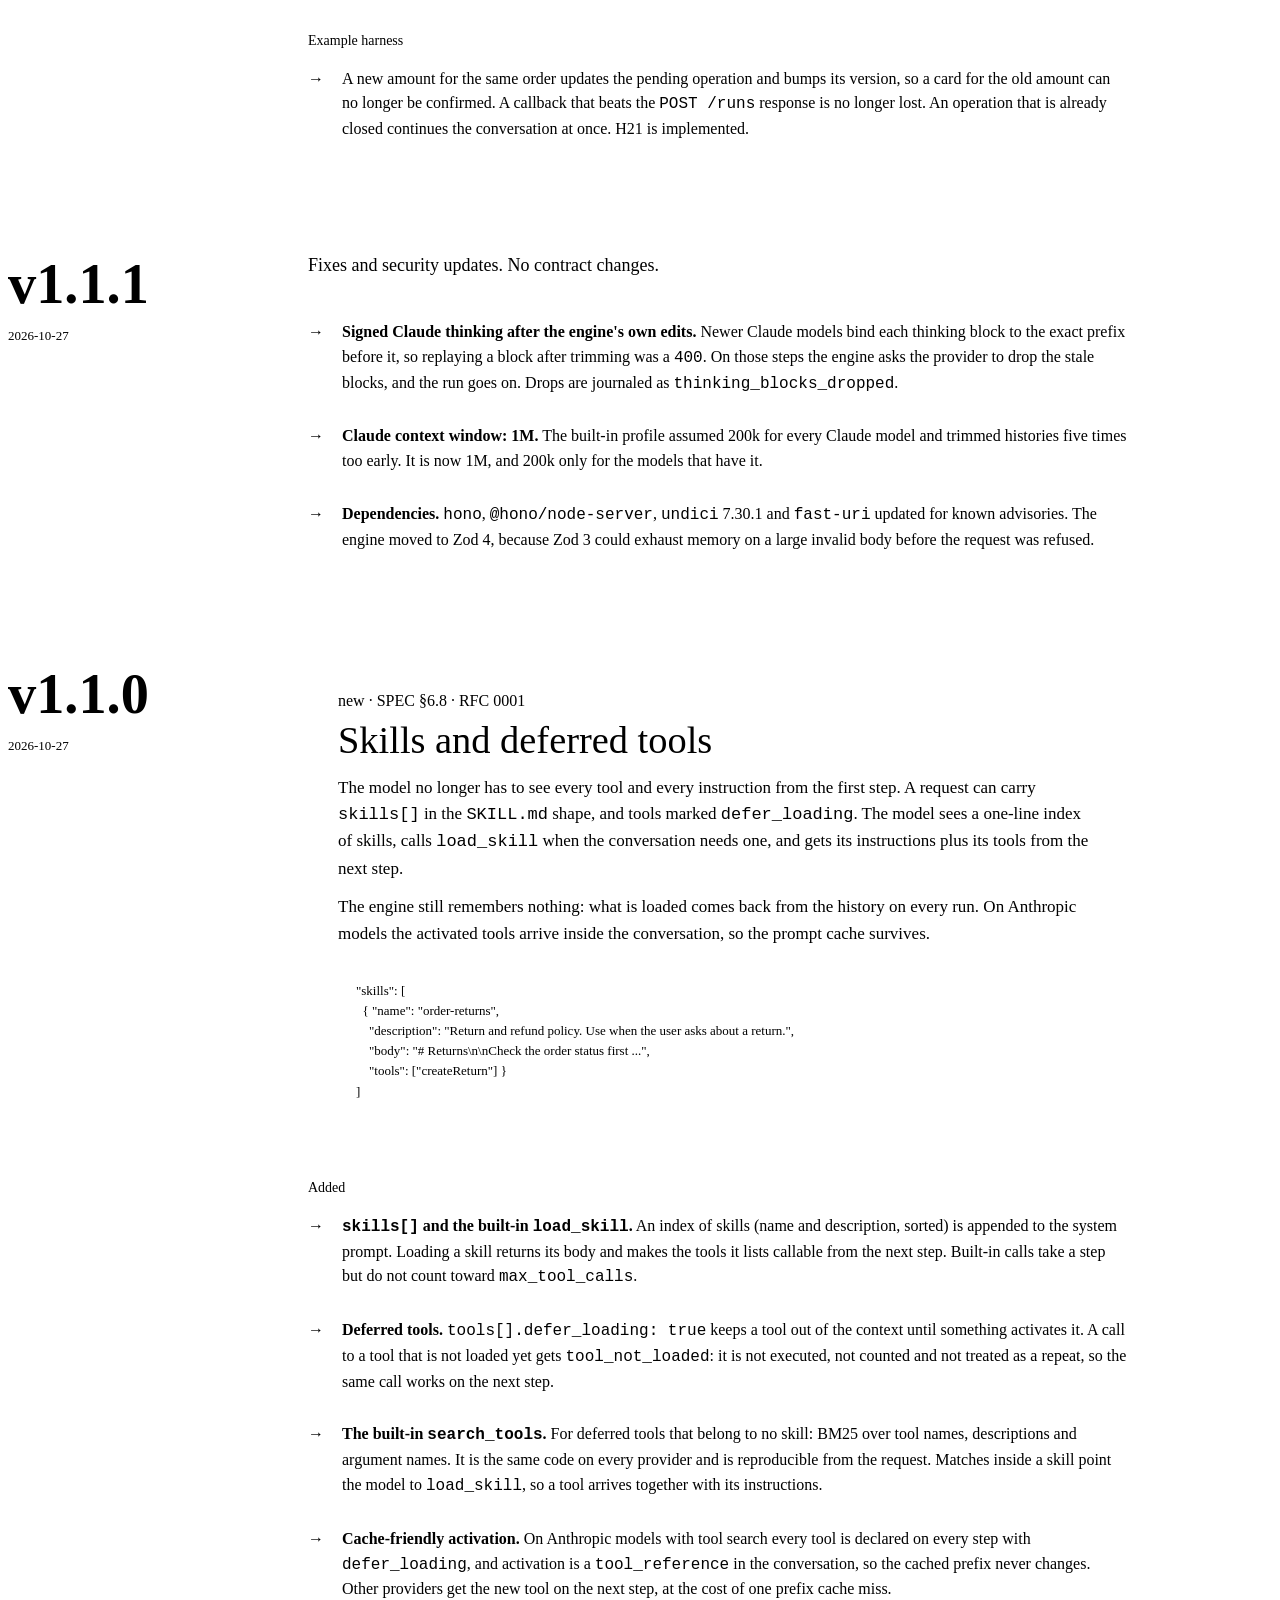
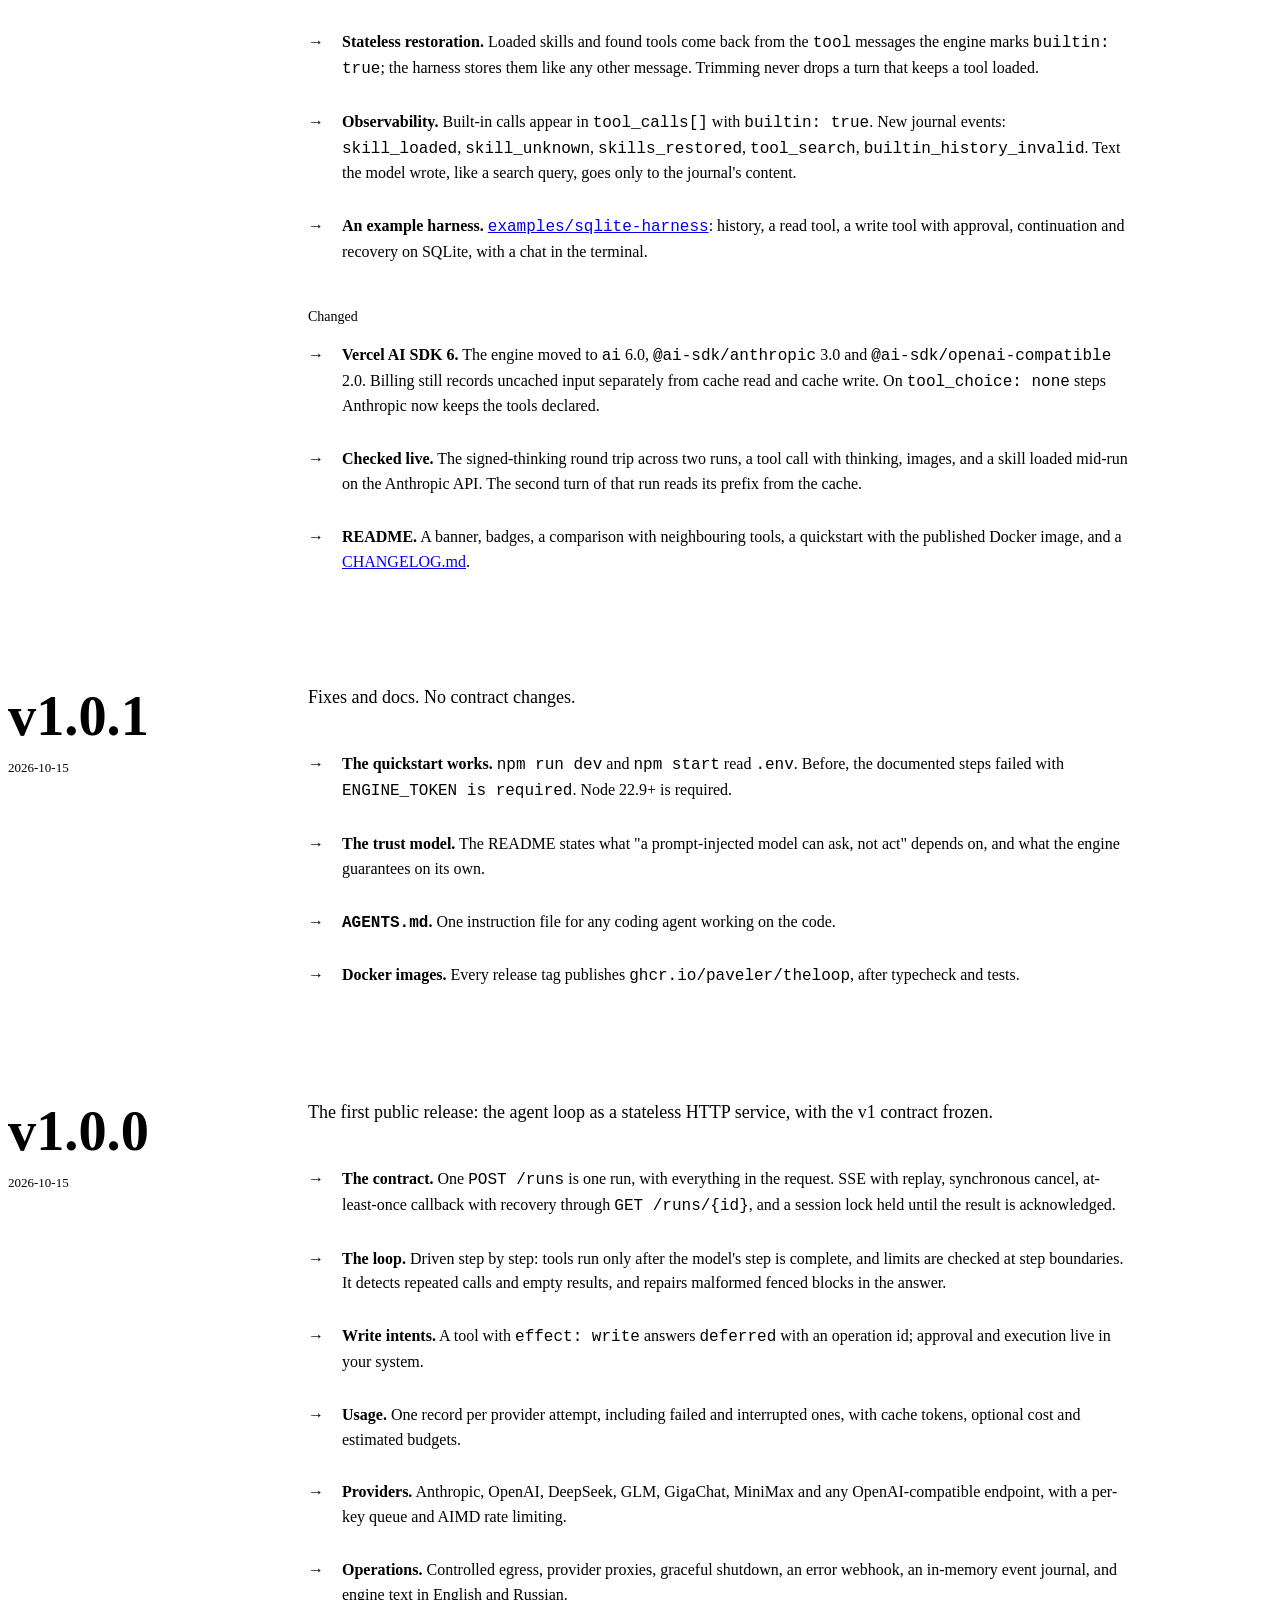
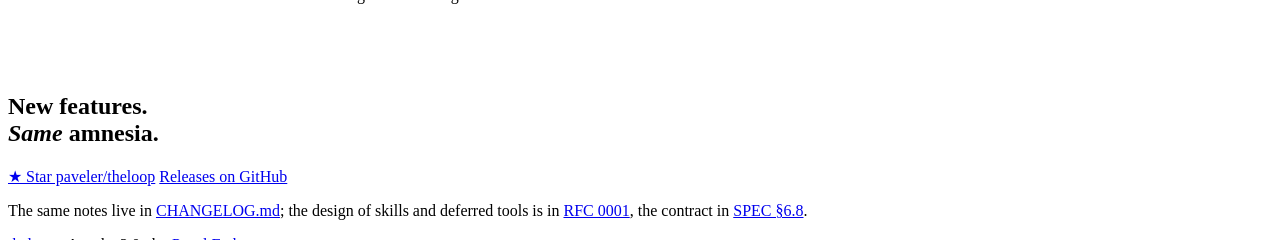
==== commit 01291d9b: "Блог: эссе о цикле без состояния и раздел /blog/ Первая длинная статья сайта — «Your agent loop shou" ====
--- a/site/changelog/index.html
+++ b/site/changelog/index.html
@@ -119,6 +119,7 @@
     </a>
     <nav class="nav" aria-label="Primary">
       <a href="/vs/">Compare</a>
+      <a href="/blog/">Blog</a>
       <a href="/changelog/" aria-current="page">Changelog</a>
       <a class="opt" href="https://github.com/paveler/theloop/blob/main/SPEC.md">SPEC</a>
       <a class="pill" href="https://github.com/paveler/theloop">★ Star on GitHub</a>
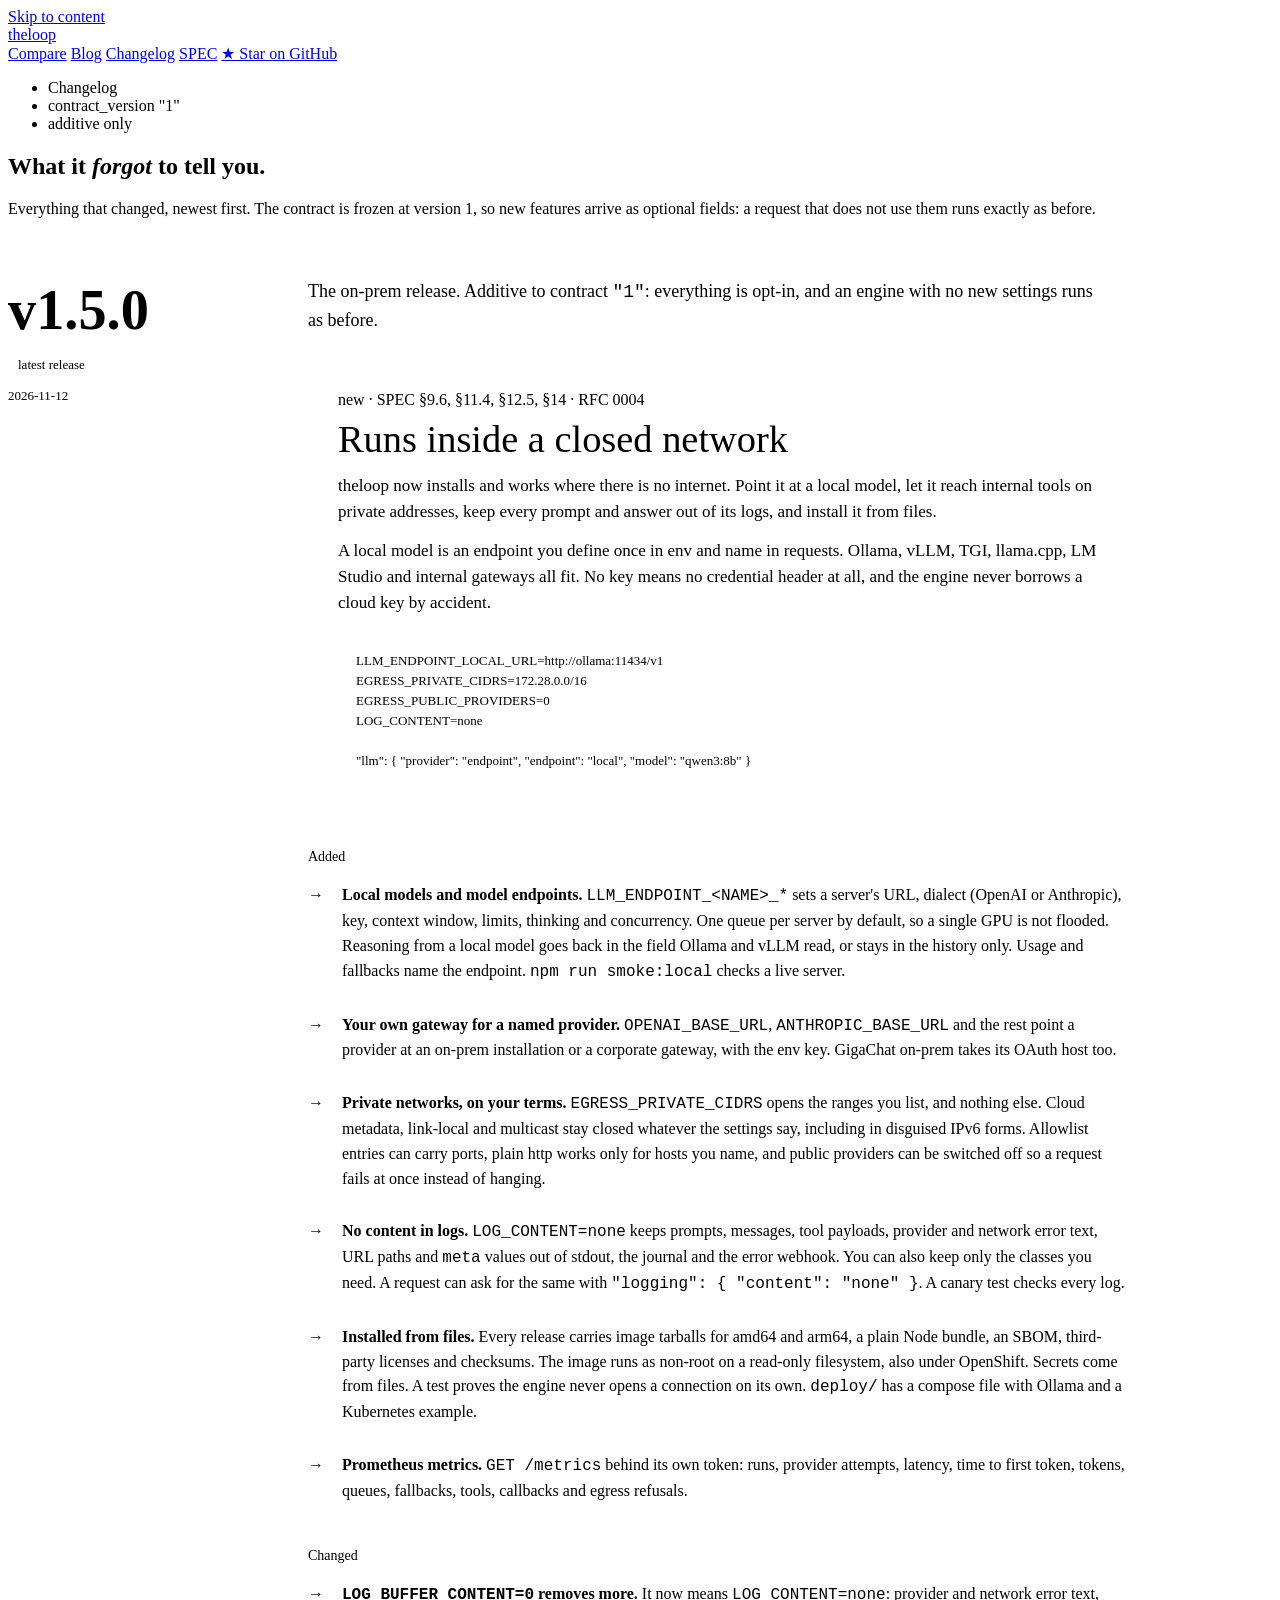
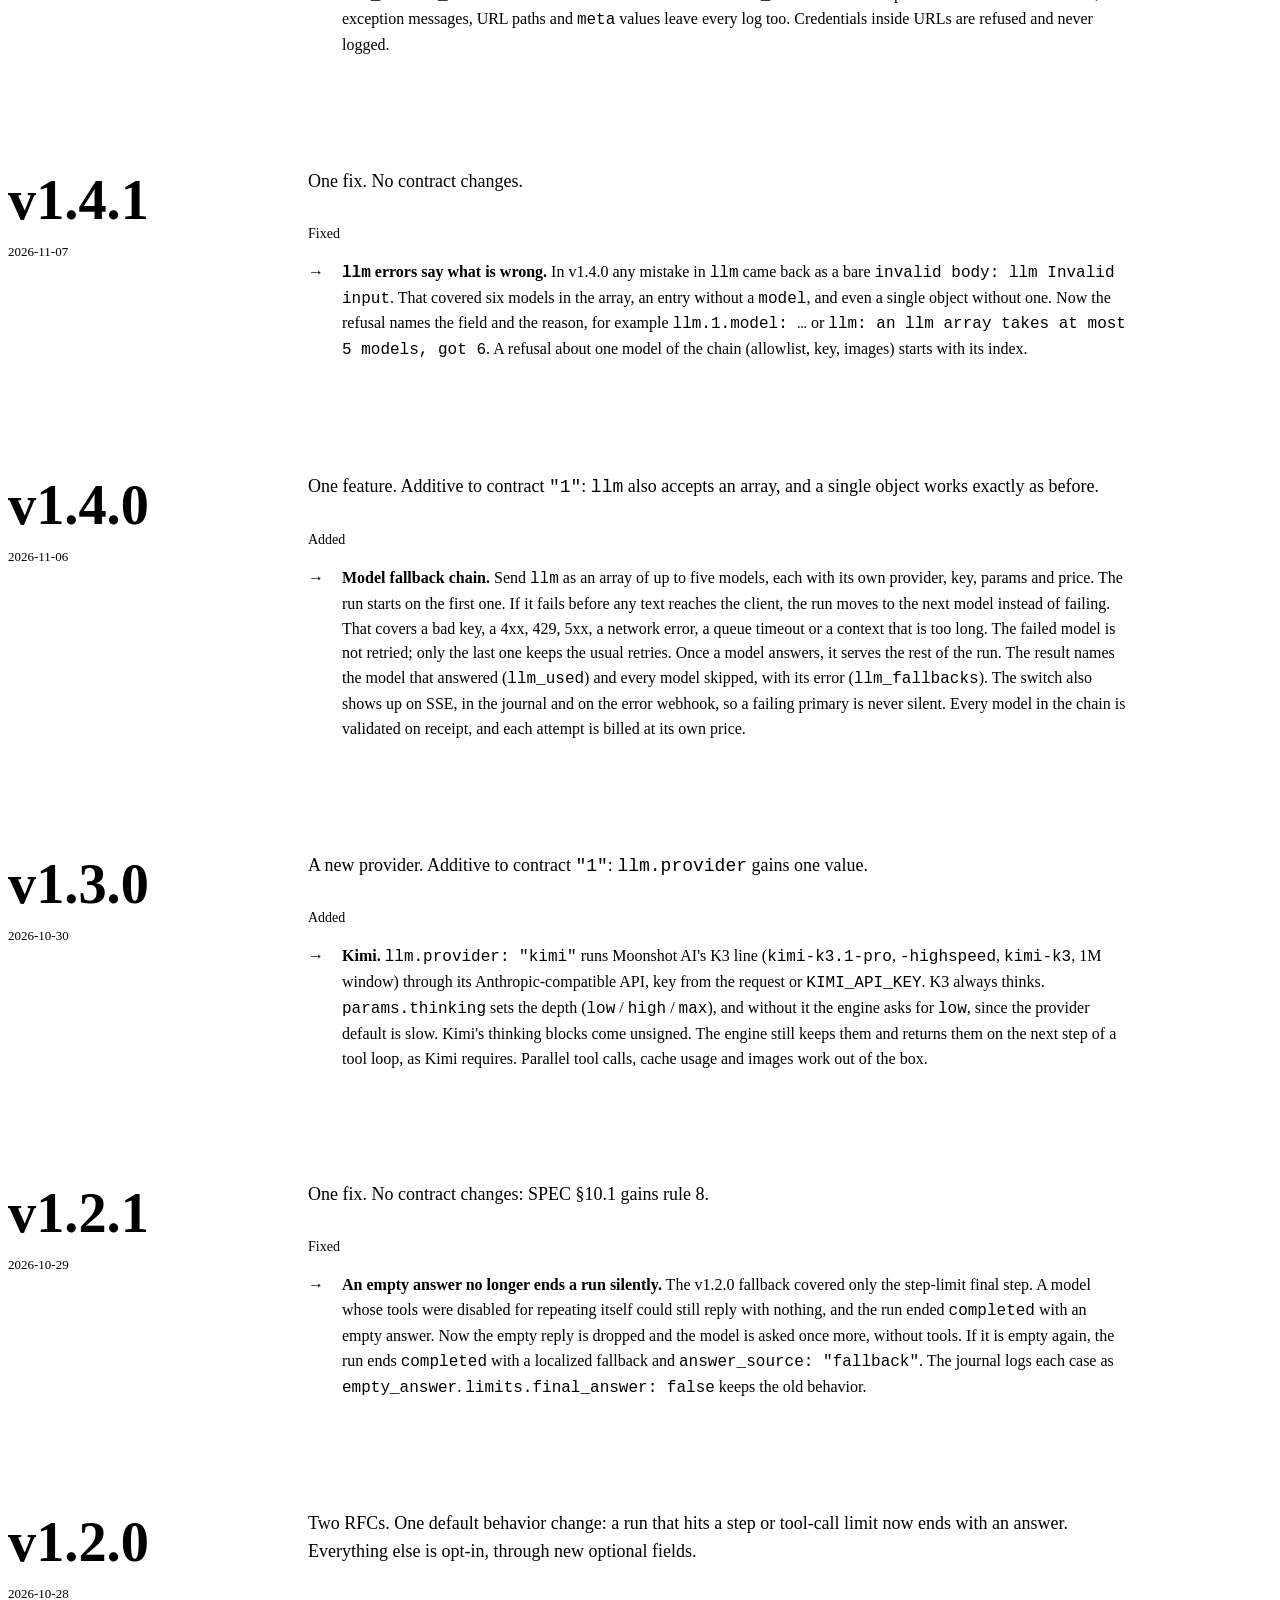
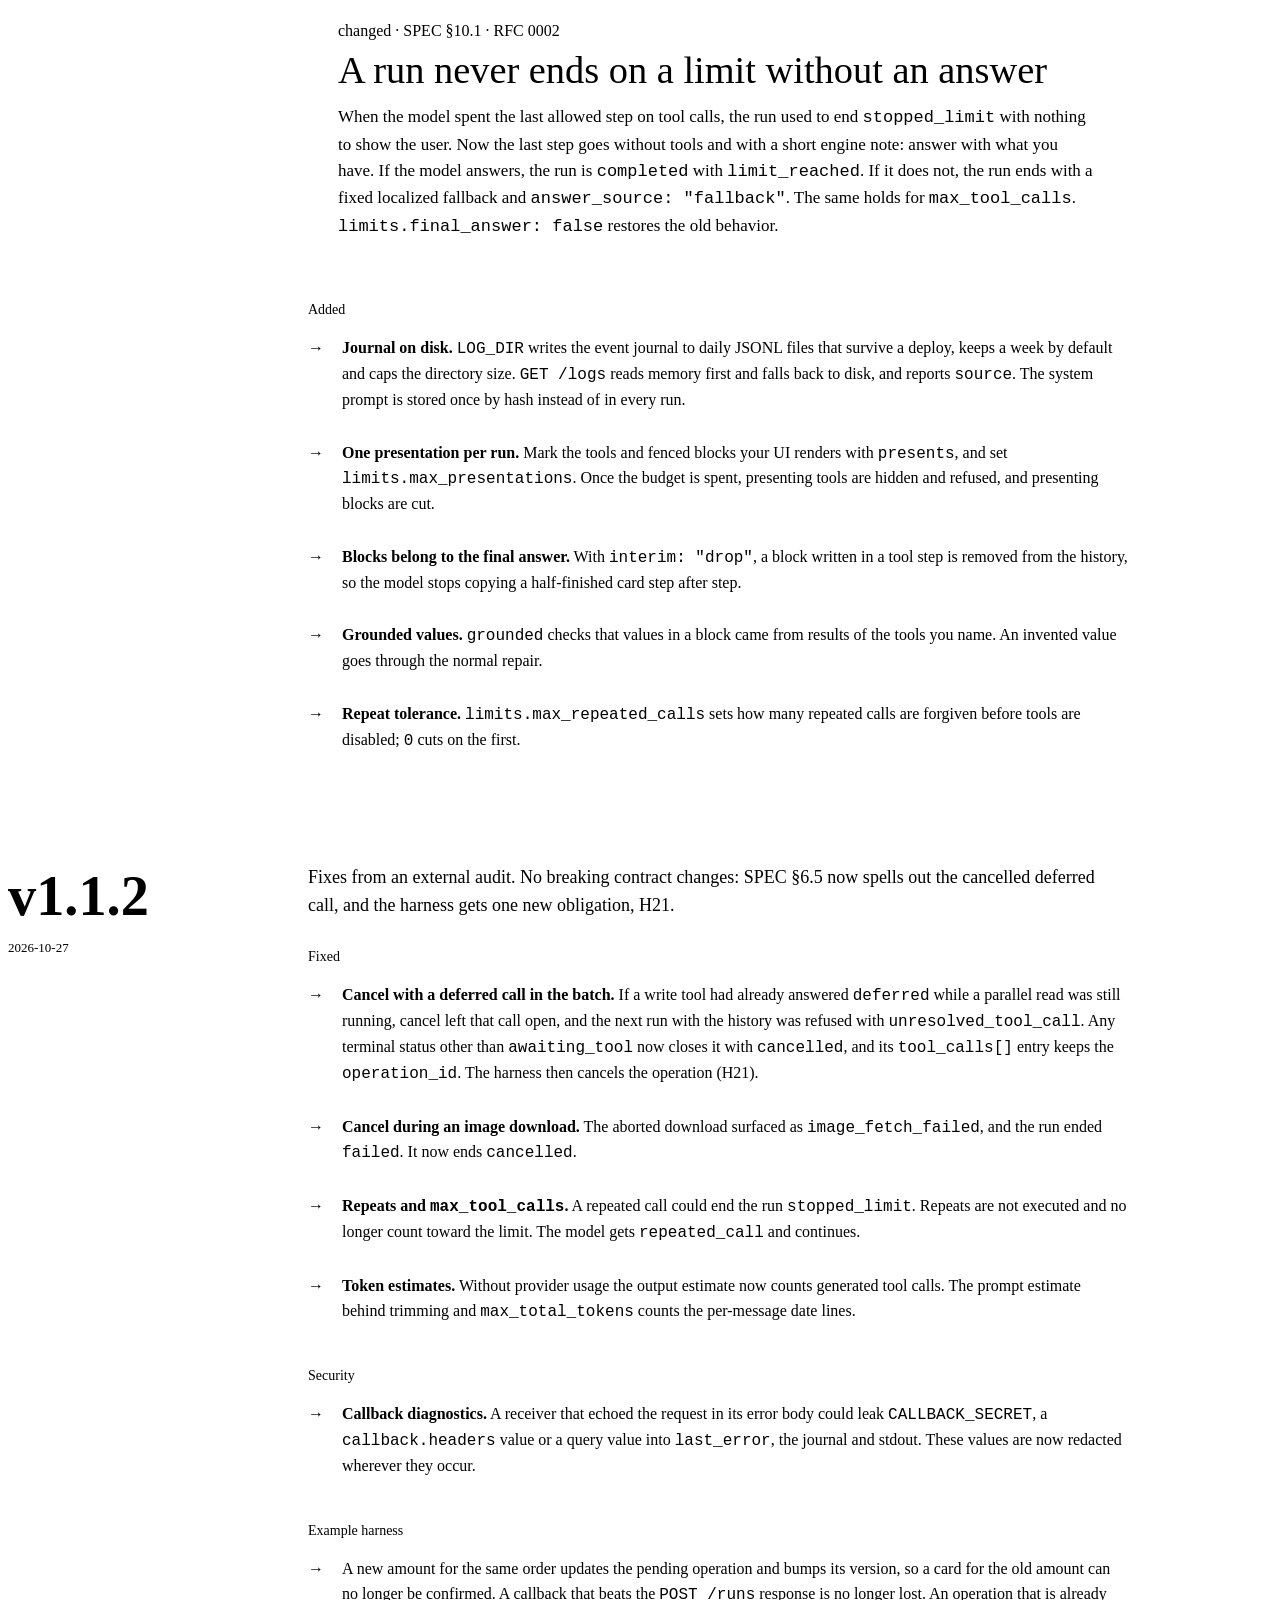
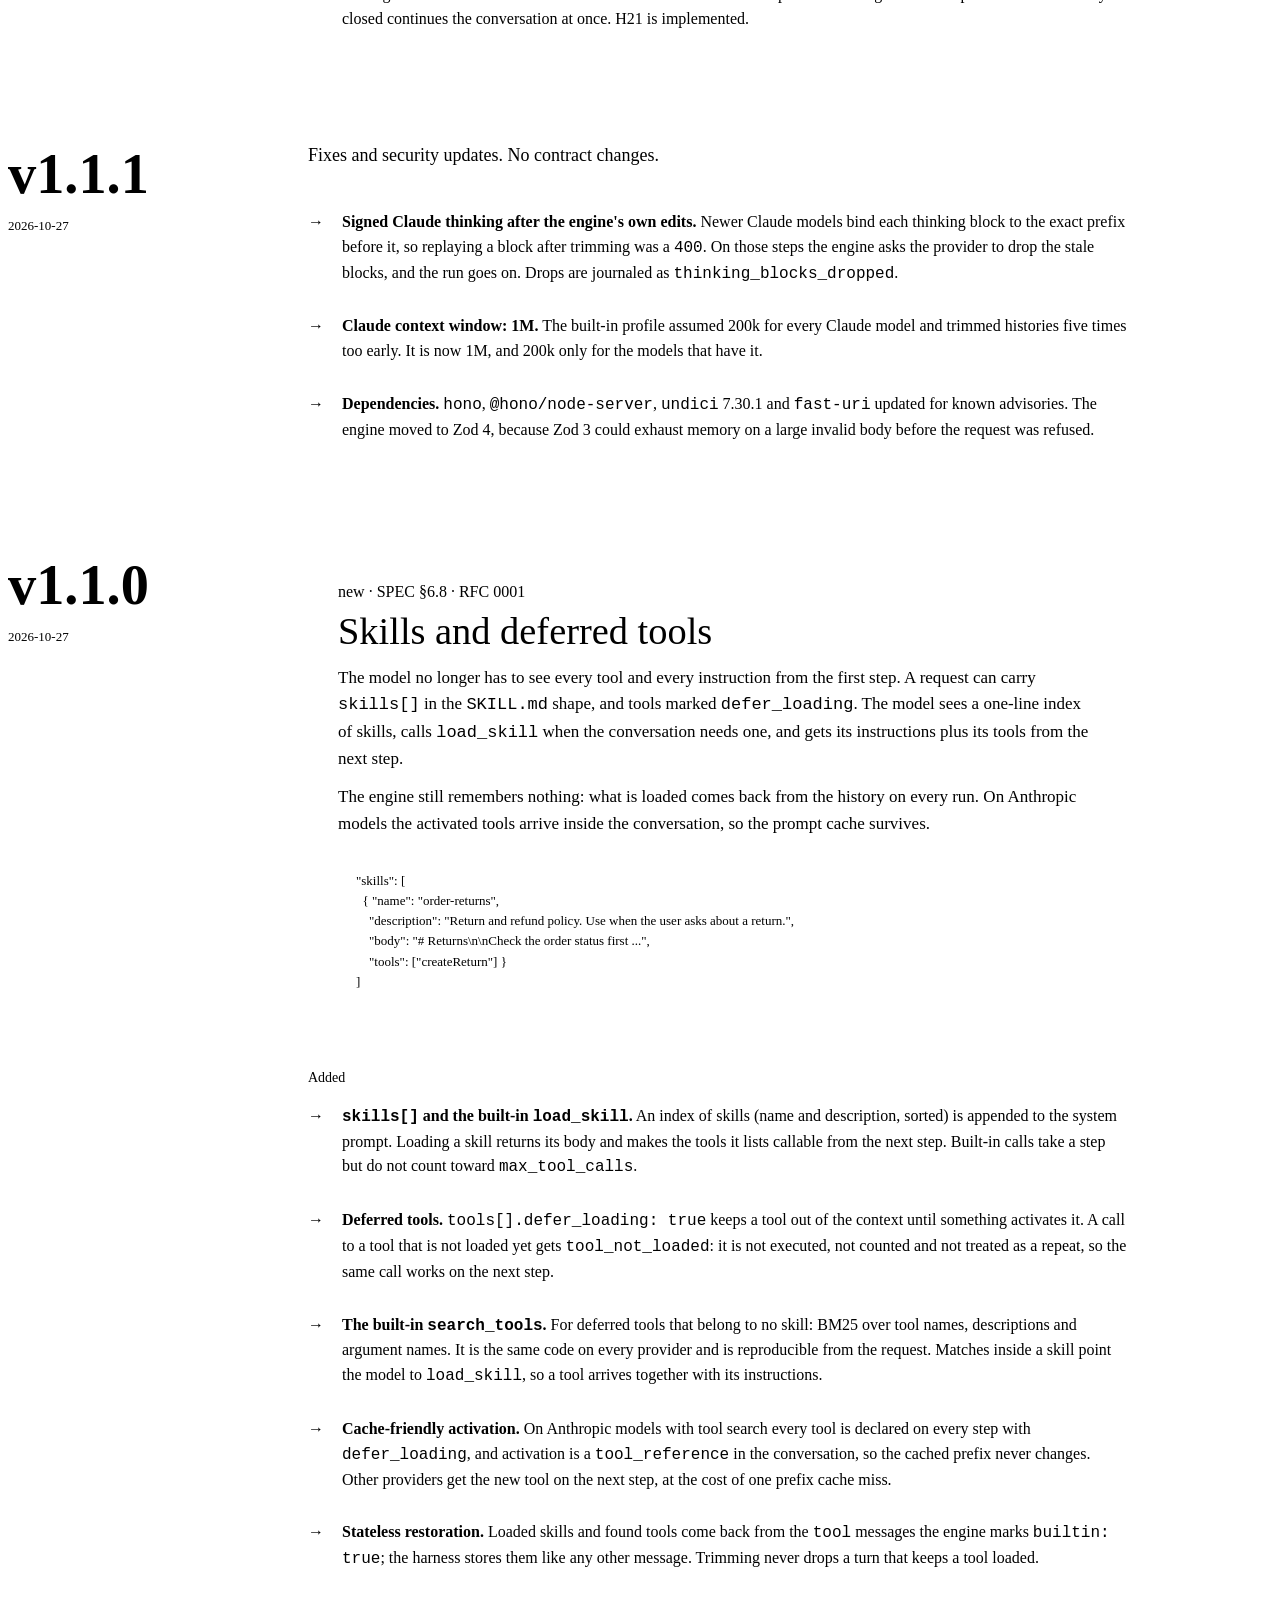
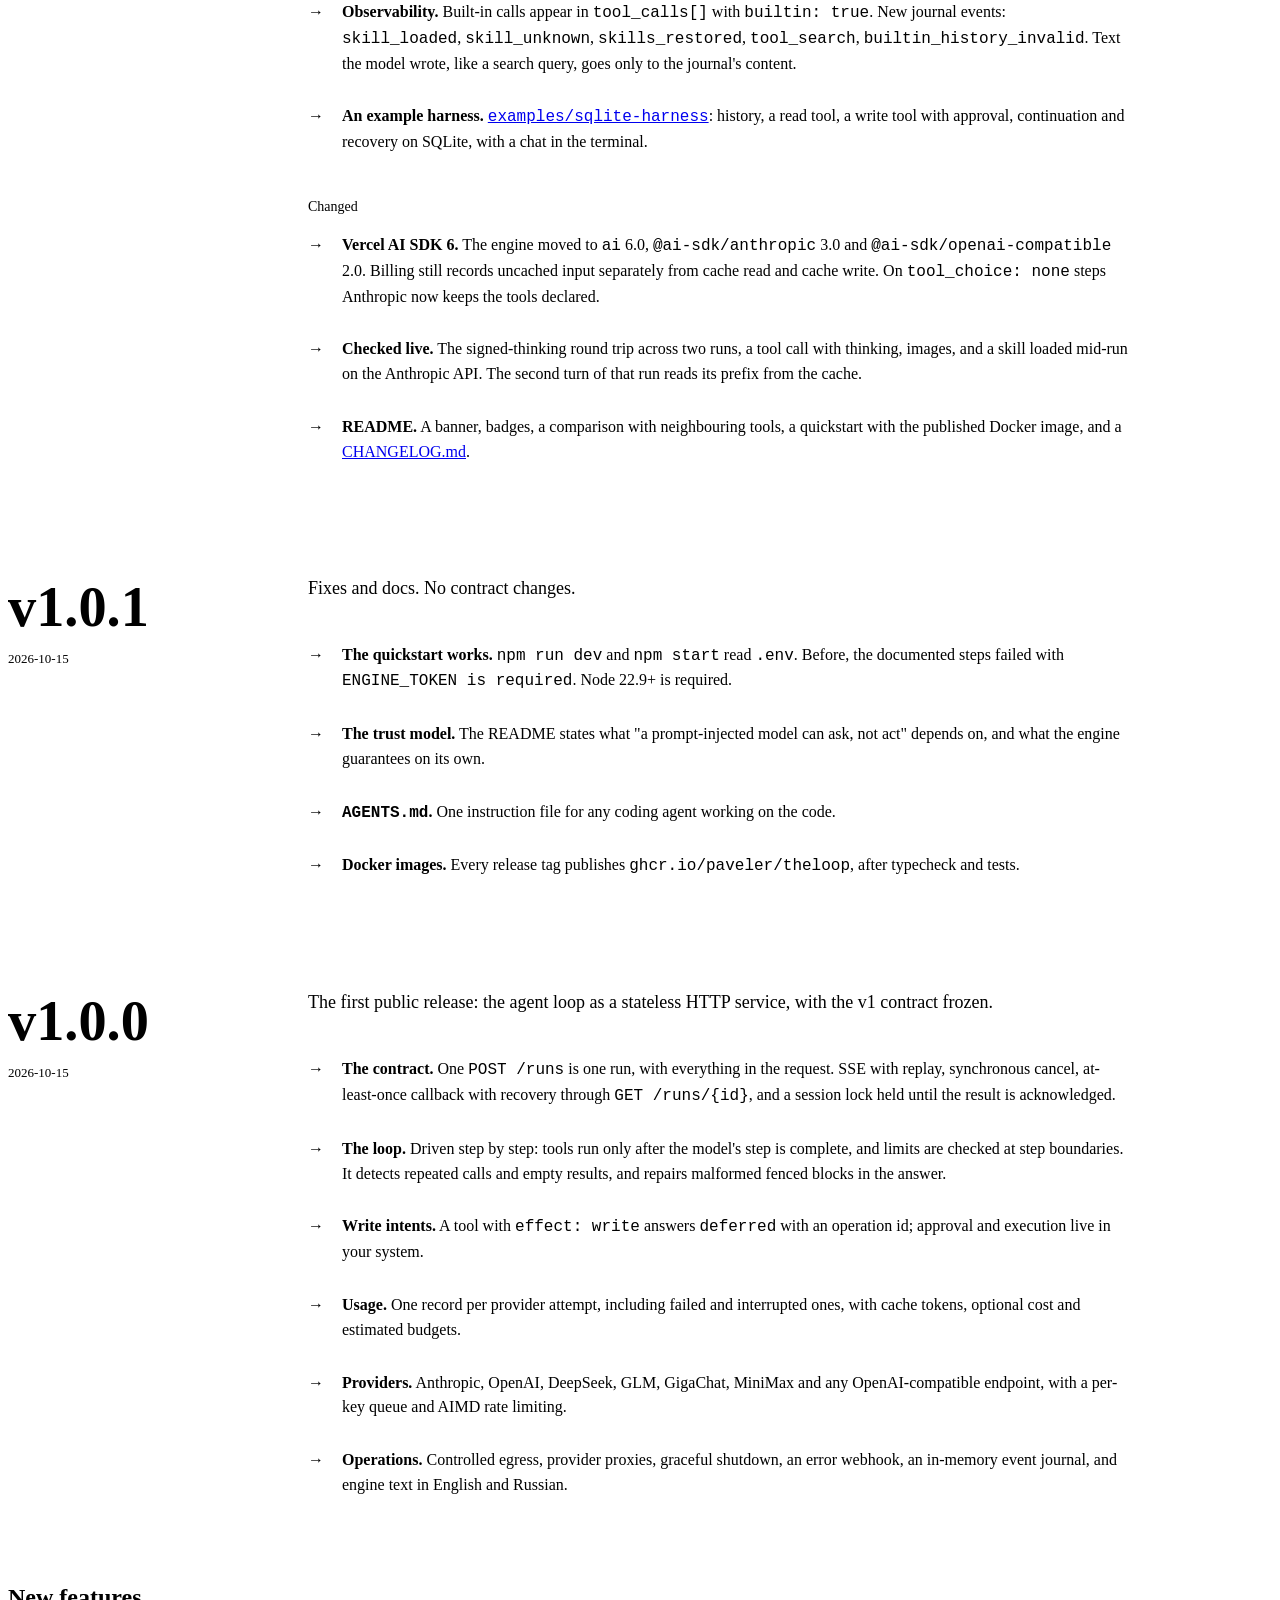
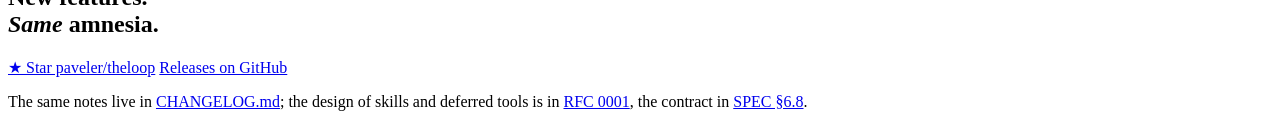
==== commit f18f67c1: "Чейнджлог v1.5.0: on-prem-релиз — локальные модели, закрытый контур, логи без контента Co-Authored-B" ====
--- a/site/changelog/index.html
+++ b/site/changelog/index.html
@@ -3,7 +3,7 @@
 <head>
 <meta charset="utf-8">
 <meta name="viewport" content="width=device-width, initial-scale=1">
-<title>theloop changelog — v1.4.1: clear llm validation errors</title>
+<title>theloop changelog — v1.5.0: on-prem, local models, no content in logs</title>
 <meta name="description" content="What changed in theloop, release by release: skills and deferred tools with load_skill and search_tools, Vercel AI SDK 6, the example harness, and the v1.0 contract.">
 <link rel="canonical" href="https://theloopengine.com/changelog/">
 <meta name="robots" content="index, follow, max-snippet:-1, max-image-preview:large">
@@ -85,7 +85,7 @@
         "@id": "https://theloopengine.com/#software"
       },
       "datePublished": "2026-10-27",
-      "dateModified": "2026-10-27"
+      "dateModified": "2026-11-12"
     },
     {
       "@type": "BreadcrumbList",
@@ -141,10 +141,45 @@
 
 <section class="wrap" aria-label="Releases">
 
+  <article class="release" id="v1.5.0" aria-labelledby="v150-title">
+    <div class="rail">
+      <h2 id="v150-title">v1.5.0</h2>
+      <a class="tag" href="https://github.com/paveler/theloop/releases/tag/v1.5.0">latest release</a>
+      <time datetime="2026-11-12">2026-11-12</time>
+    </div>
+    <div class="notes">
+      <p>The on-prem release. Additive to contract <code>"1"</code>: everything is opt-in, and an engine with no new settings runs as before.</p>
+      <div class="featured">
+        <span class="who">new · SPEC §9.6, §11.4, §12.5, §14 · RFC 0004</span>
+        <h3>Runs inside a closed network</h3>
+        <p>theloop now installs and works where there is no internet. Point it at a local model, let it reach internal tools on private addresses, keep every prompt and answer out of its logs, and install it from files.</p>
+        <p>A local model is an endpoint you define once in env and name in requests. Ollama, vLLM, TGI, llama.cpp, LM Studio and internal gateways all fit. No key means no credential header at all, and the engine never borrows a cloud key by accident.</p>
+<pre class="req"><span class="k">LLM_ENDPOINT_LOCAL_URL</span>=http://ollama:11434/v1
+<span class="k">EGRESS_PRIVATE_CIDRS</span>=172.28.0.0/16
+<span class="k">EGRESS_PUBLIC_PROVIDERS</span>=0
+<span class="k">LOG_CONTENT</span>=none
+
+<span class="k">"llm"</span>: { <span class="k">"provider"</span>: "endpoint", <span class="k">"endpoint"</span>: "local", <span class="k">"model"</span>: "qwen3:8b" }</pre>
+      </div>
+      <h3>Added</h3>
+      <ul>
+        <li><span><strong>Local models and model endpoints.</strong> <code>LLM_ENDPOINT_&lt;NAME&gt;_*</code> sets a server's URL, dialect (OpenAI or Anthropic), key, context window, limits, thinking and concurrency. One queue per server by default, so a single GPU is not flooded. Reasoning from a local model goes back in the field Ollama and vLLM read, or stays in the history only. Usage and fallbacks name the endpoint. <code>npm run smoke:local</code> checks a live server.</span></li>
+        <li><span><strong>Your own gateway for a named provider.</strong> <code>OPENAI_BASE_URL</code>, <code>ANTHROPIC_BASE_URL</code> and the rest point a provider at an on-prem installation or a corporate gateway, with the env key. GigaChat on-prem takes its OAuth host too.</span></li>
+        <li><span><strong>Private networks, on your terms.</strong> <code>EGRESS_PRIVATE_CIDRS</code> opens the ranges you list, and nothing else. Cloud metadata, link-local and multicast stay closed whatever the settings say, including in disguised IPv6 forms. Allowlist entries can carry ports, plain http works only for hosts you name, and public providers can be switched off so a request fails at once instead of hanging.</span></li>
+        <li><span><strong>No content in logs.</strong> <code>LOG_CONTENT=none</code> keeps prompts, messages, tool payloads, provider and network error text, URL paths and <code>meta</code> values out of stdout, the journal and the error webhook. You can also keep only the classes you need. A request can ask for the same with <code>"logging": { "content": "none" }</code>. A canary test checks every log.</span></li>
+        <li><span><strong>Installed from files.</strong> Every release carries image tarballs for amd64 and arm64, a plain Node bundle, an SBOM, third-party licenses and checksums. The image runs as non-root on a read-only filesystem, also under OpenShift. Secrets come from files. A test proves the engine never opens a connection on its own. <code>deploy/</code> has a compose file with Ollama and a Kubernetes example.</span></li>
+        <li><span><strong>Prometheus metrics.</strong> <code>GET /metrics</code> behind its own token: runs, provider attempts, latency, time to first token, tokens, queues, fallbacks, tools, callbacks and egress refusals.</span></li>
+      </ul>
+      <h3>Changed</h3>
+      <ul>
+        <li><span><strong><code>LOG_BUFFER_CONTENT=0</code> removes more.</strong> It now means <code>LOG_CONTENT=none</code>: provider and network error text, exception messages, URL paths and <code>meta</code> values leave every log too. Credentials inside URLs are refused and never logged.</span></li>
+      </ul>
+    </div>
+  </article>
+
   <article class="release" id="v1.4.1" aria-labelledby="v141-title">
     <div class="rail">
       <h2 id="v141-title">v1.4.1</h2>
-      <a class="tag" href="https://github.com/paveler/theloop/releases/tag/v1.4.1">latest release</a>
       <time datetime="2026-11-07">2026-11-07</time>
     </div>
     <div class="notes">
